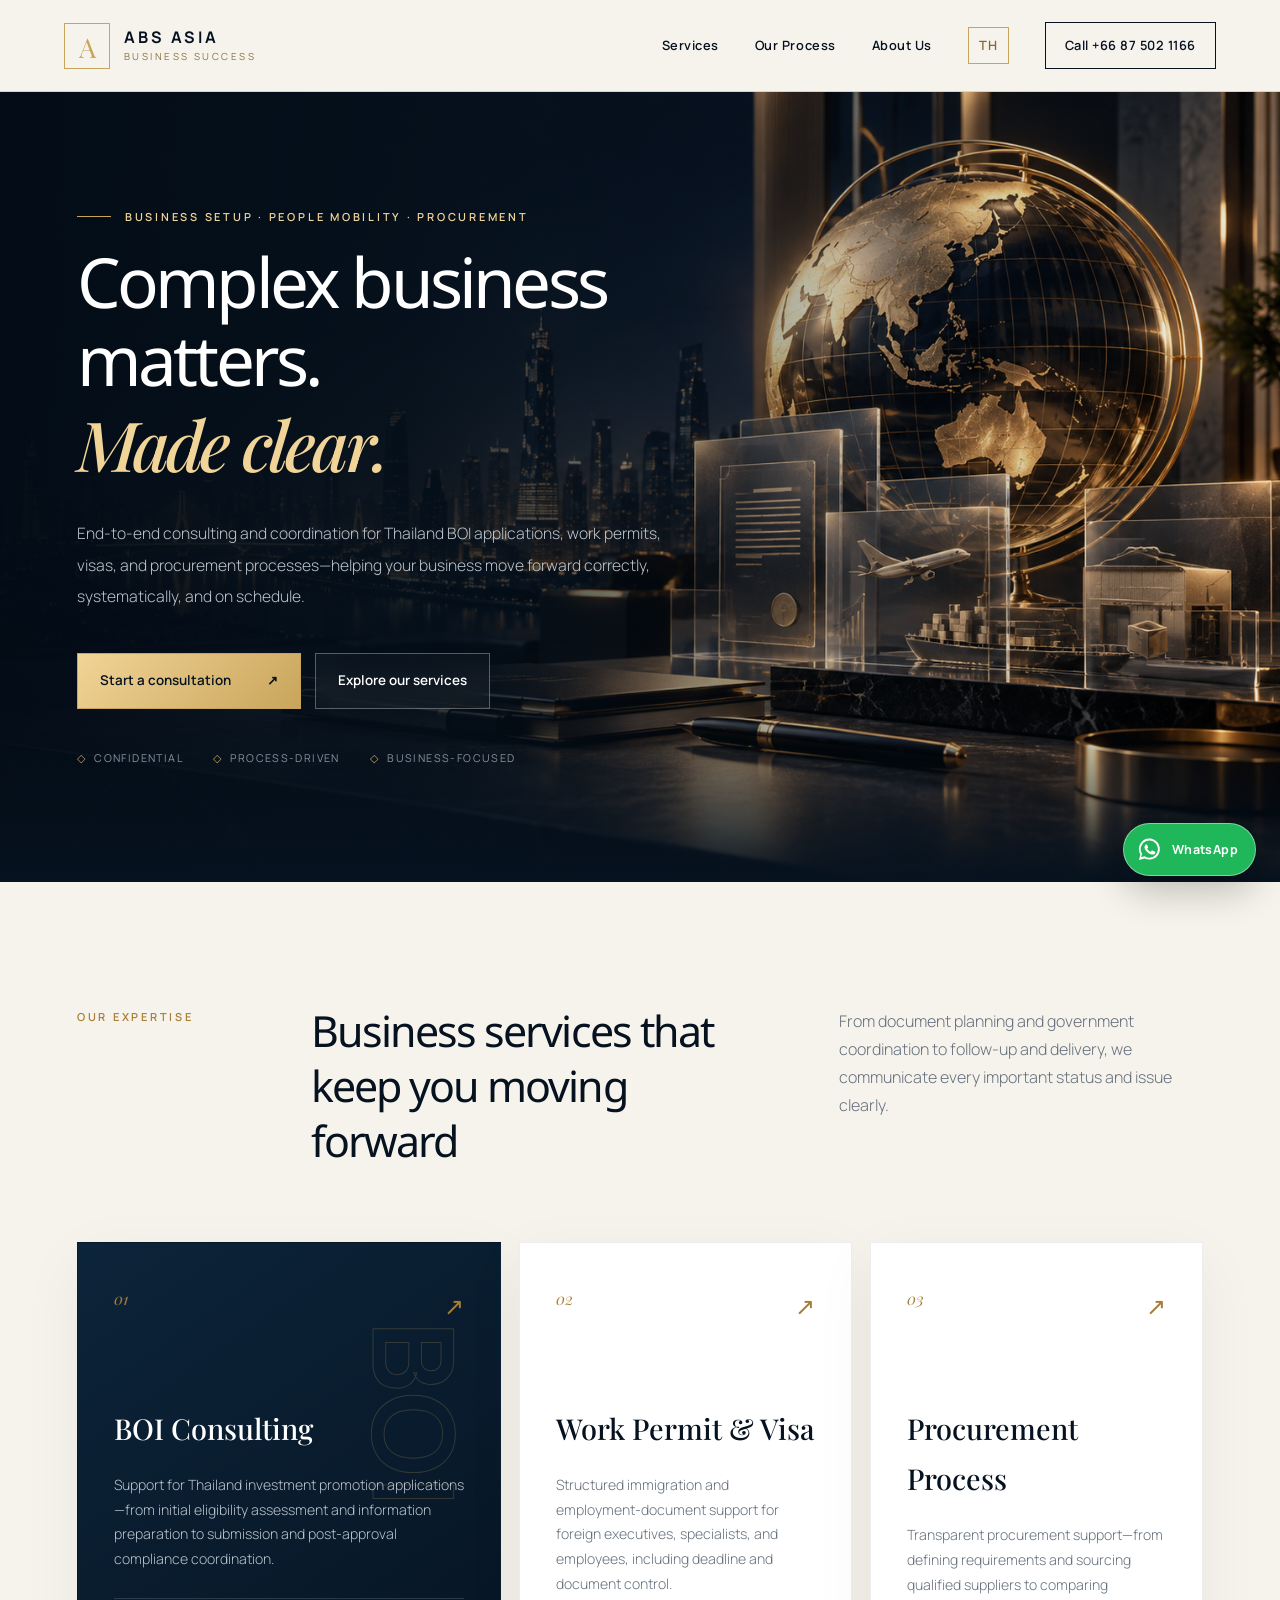
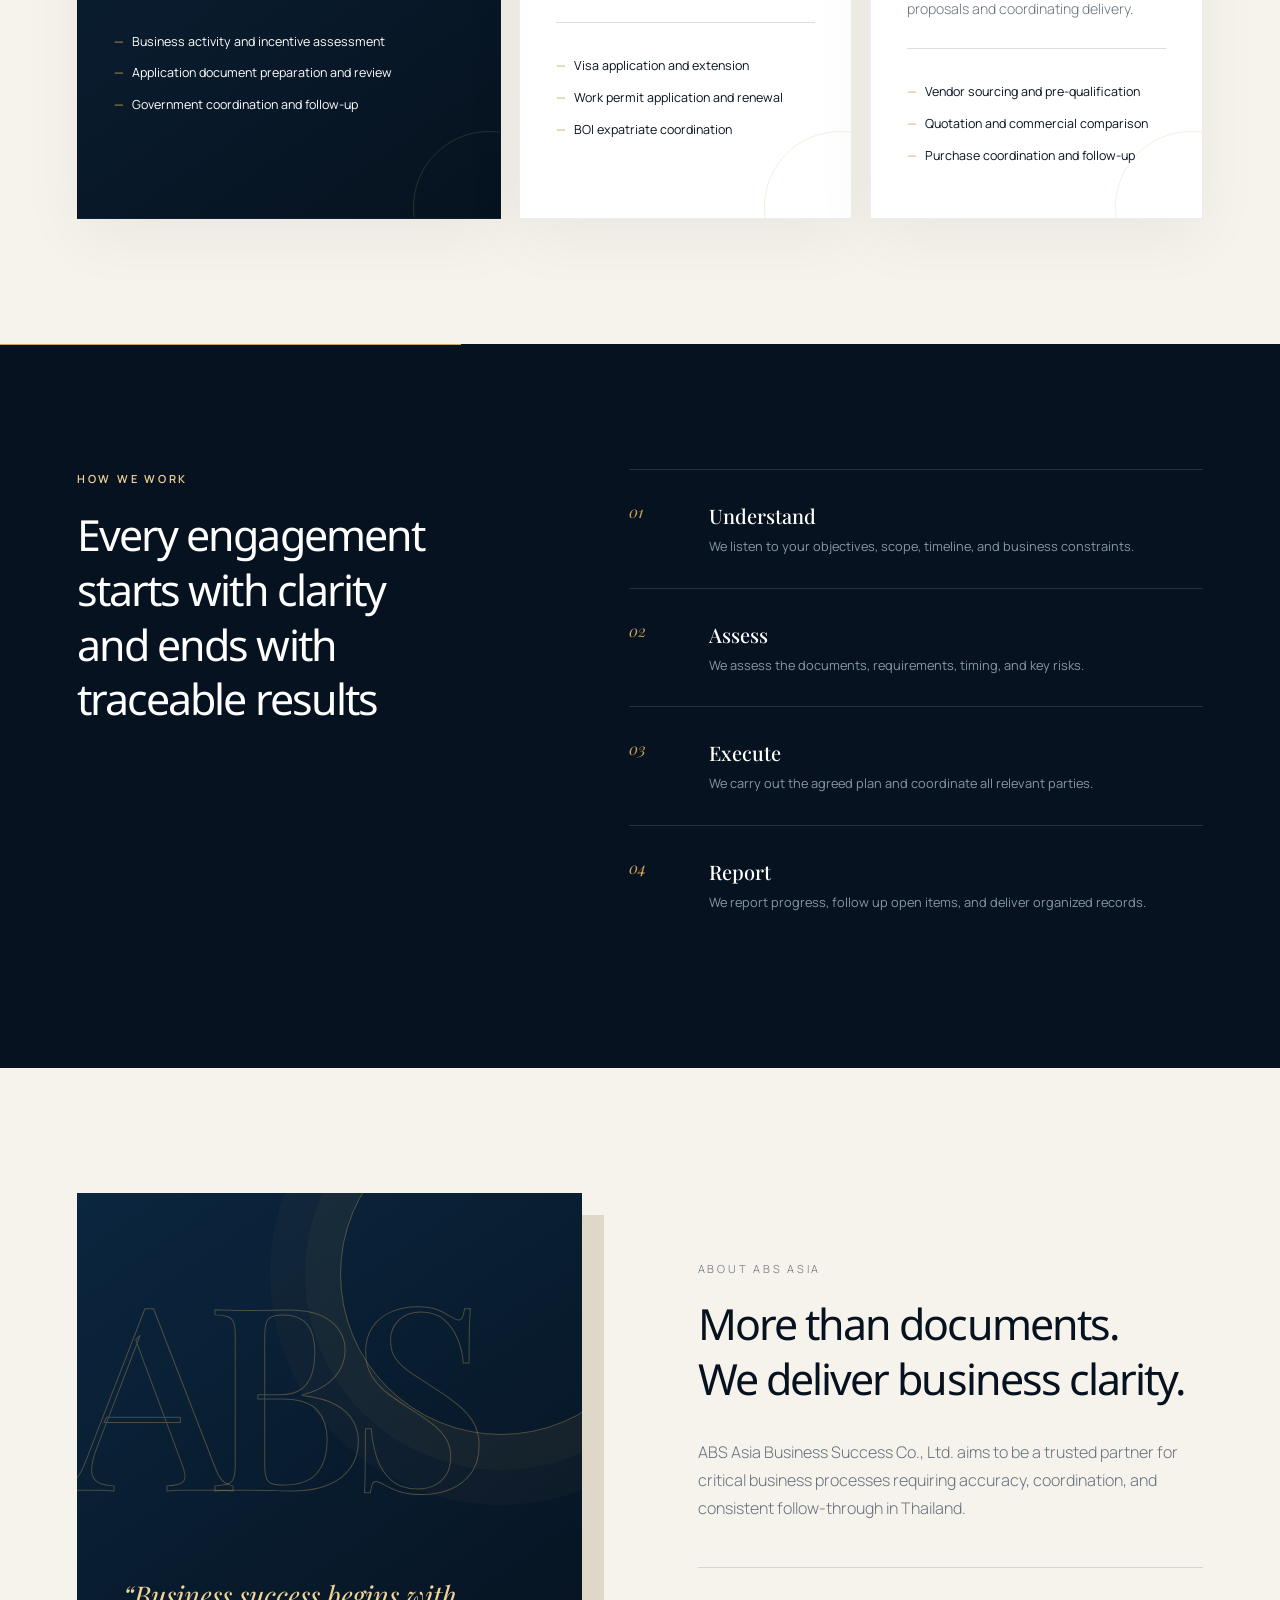
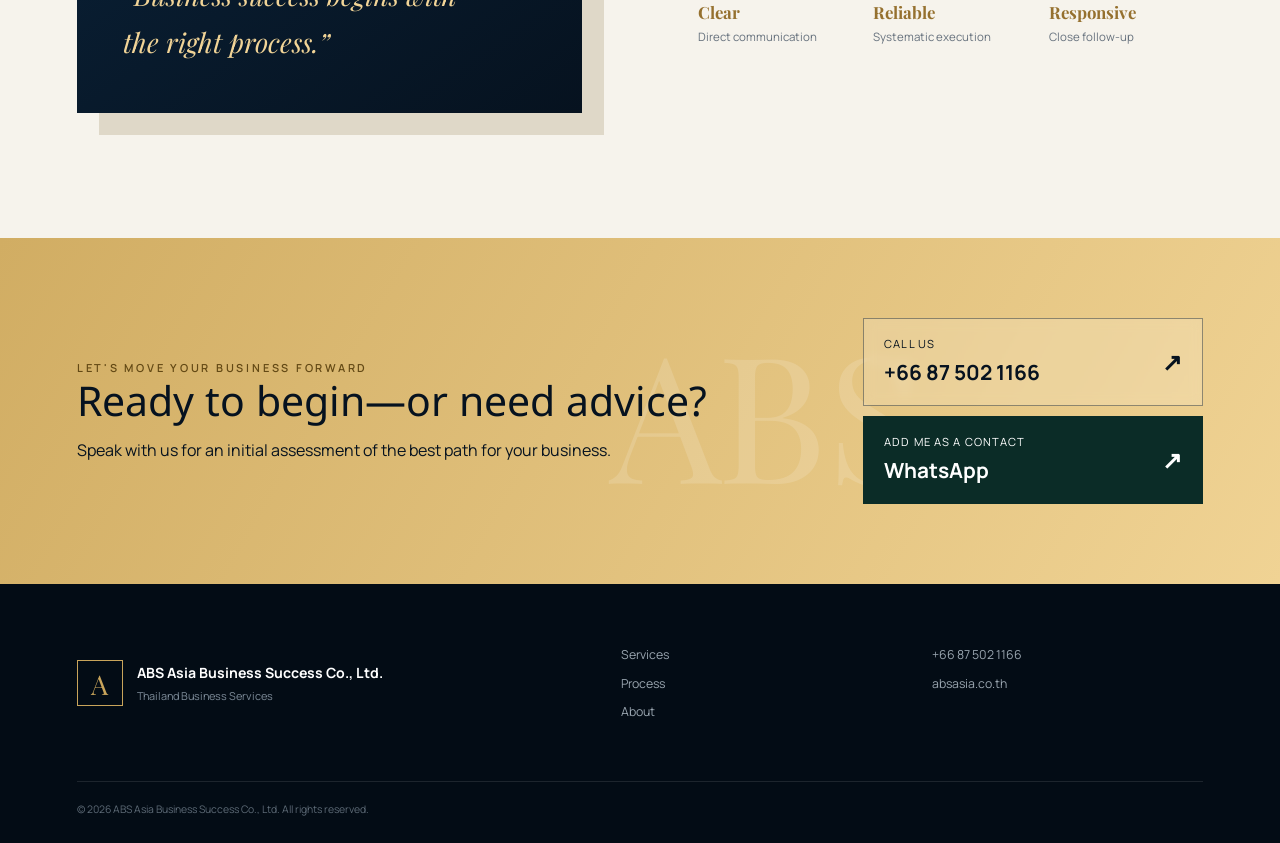
==== index.html @ ad3c5563 "Add files via upload" ====
<!doctype html>
<html lang="th">
<head>
  <meta charset="UTF-8" />
  <meta name="viewport" content="width=device-width, initial-scale=1.0" />
  <meta name="description" content="ABS Asia Business Success ให้คำปรึกษา BOI, Work Permit, Visa และบริการ Procurement Process สำหรับธุรกิจในประเทศไทย" />
  <meta name="robots" content="index,follow,max-image-preview:large" />
  <meta name="keywords" content="ที่ปรึกษา BOI, ขอ BOI, Work Permit Thailand, Visa Thailand, Procurement Thailand, รับทำใบอนุญาตทำงาน" />
  <meta name="theme-color" content="#071a2e" />
  <title>ABS Asia Business Success | BOI, Work Permit, Visa & Procurement</title>
  <link rel="canonical" href="https://absasia.co.th/" />
  <link rel="alternate" hreflang="th" href="https://absasia.co.th/" />
  <link rel="alternate" hreflang="en" href="https://absasia.co.th/en/" />
  <link rel="alternate" hreflang="x-default" href="https://absasia.co.th/" />
  <link rel="preconnect" href="https://fonts.googleapis.com">
  <link rel="preconnect" href="https://fonts.gstatic.com" crossorigin>
  <link href="https://fonts.googleapis.com/css2?family=Manrope:wght@400;500;600;700;800&family=Noto+Sans+Thai:wght@400;500;600;700&display=swap" rel="stylesheet">
  <link rel="stylesheet" href="styles.css" />
  <link rel="icon" type="image/svg+xml" href="data:image/svg+xml,%3Csvg xmlns='http://www.w3.org/2000/svg' viewBox='0 0 64 64'%3E%3Crect width='64' height='64' rx='14' fill='%23071a2e'/%3E%3Cpath d='M13 43 27 16h10l14 27H39l-2.7-6H26.6L24 43H13Zm17-15-1.7 4h6.3L33 28l-1.5-4L30 28Z' fill='%23e8b958'/%3E%3C/svg%3E" />
  <script type="application/ld+json">{"@context":"https://schema.org","@type":"ProfessionalService","name":"ABS Asia Business Success Co., Ltd.","alternateName":"บริษัท เอบีเอสเอเชีย บิสซิเนส ซัคเซส จำกัด","url":"https://absasia.co.th/","telephone":"+66-87-502-1166","areaServed":"Thailand","availableLanguage":["Thai","English"],"sameAs":["https://wa.me/qr/I7UVEJA5YPVPB1"],"description":"ที่ปรึกษา BOI, Work Permit, Visa และ Procurement Process สำหรับธุรกิจในประเทศไทย","knowsAbout":["Thailand Board of Investment","Work Permit","Business Visa","Procurement Process"]}</script>
</head>
<body>
  <header class="site-header">
    <a class="brand" href="#top" aria-label="ABS Asia homepage">
      <span class="brand-mark">A</span>
      <span class="brand-copy"><strong>ABS ASIA</strong><small>BUSINESS SUCCESS</small></span>
    </a>
    <button class="menu-button" aria-expanded="false" aria-controls="main-nav">เมนู</button>
    <nav id="main-nav" aria-label="เมนูหลัก">
      <a href="#services">บริการ</a>
      <a href="#process">ขั้นตอนทำงาน</a>
      <a href="#about">เกี่ยวกับเรา</a>
      <a class="language-switch" href="en/" data-language="en">EN</a>
      <a class="nav-contact" href="tel:0875021166">โทร 087 502 1166</a>
    </nav>
  </header>

  <main id="top">
    <section class="hero">
      <div class="hero-grid">
        <div class="hero-copy">
          <p class="eyebrow">BUSINESS SETUP · PEOPLE MOBILITY · PROCUREMENT</p>
          <h1>เรื่องธุรกิจที่ซับซ้อน<br><span>ให้เราทำให้ชัดเจน</span></h1>
          <p class="lead">ที่ปรึกษาและผู้ประสานงานแบบครบวงจรสำหรับ BOI, Work Permit, Visa และ Procurement Process ช่วยให้ธุรกิจเดินหน้าอย่างถูกต้อง เป็นระบบ และตรงเวลา</p>
          <div class="hero-actions">
            <a class="button primary" href="tel:0875021166">ปรึกษาเบื้องต้น <span>↗</span></a>
            <a class="button secondary" href="#services">ดูบริการของเรา</a>
          </div>
          <div class="trust-row">
            <span>Confidential</span><span>Process-driven</span><span>Business-focused</span>
          </div>
        </div>
        <aside class="hero-panel" aria-label="บริการหลัก">
          <div class="panel-top"><span>ABS / SERVICES</span><span>THAILAND</span></div>
          <div class="service-index"><span>01</span><div><strong>BOI Consulting</strong><small>วางแผน ยื่นคำขอ และประสานงาน</small></div></div>
          <div class="service-index"><span>02</span><div><strong>Work Permit & Visa</strong><small>ดูแลเอกสารสำหรับชาวต่างชาติ</small></div></div>
          <div class="service-index"><span>03</span><div><strong>Procurement Process</strong><small>จัดหา เปรียบเทียบ และควบคุมกระบวนการ</small></div></div>
          <div class="panel-bottom"><strong>One trusted partner.</strong><span>From paperwork to progress.</span></div>
        </aside>
      </div>
    </section>

    <section class="section services" id="services">
      <div class="section-heading">
        <p class="eyebrow">OUR EXPERTISE</p>
        <h2>บริการที่ช่วยให้ธุรกิจ<br>เดินหน้าได้อย่างมั่นใจ</h2>
        <p>เราดูแลตั้งแต่การวางแผนเอกสาร การประสานหน่วยงาน ไปจนถึงการติดตามผล โดยสื่อสารสถานะและประเด็นสำคัญอย่างชัดเจน</p>
      </div>
      <div class="service-cards">
        <article class="service-card featured">
          <span class="card-number">01</span><span class="card-icon">↗</span>
          <h3>BOI Consulting</h3>
          <p>สนับสนุนการขอรับการส่งเสริมการลงทุน ตั้งแต่ประเมินความเหมาะสม เตรียมข้อมูล ยื่นคำขอ จนถึงการติดตามเงื่อนไขหลังได้รับอนุมัติ</p>
          <ul><li>วิเคราะห์กิจการและสิทธิประโยชน์</li><li>จัดเตรียมและตรวจสอบเอกสาร</li><li>ประสานงานและติดตามความคืบหน้า</li></ul>
        </article>
        <article class="service-card">
          <span class="card-number">02</span><span class="card-icon">↗</span>
          <h3>Work Permit & Visa</h3>
          <p>ดูแลกระบวนการสำหรับผู้บริหาร ผู้เชี่ยวชาญ และพนักงานต่างชาติอย่างเป็นระบบ พร้อมตรวจสอบเอกสารและกำหนดเวลาที่เกี่ยวข้อง</p>
          <ul><li>Visa application & extension</li><li>Work permit application & renewal</li><li>BOI expatriate coordination</li></ul>
        </article>
        <article class="service-card">
          <span class="card-number">03</span><span class="card-icon">↗</span>
          <h3>Procurement Process</h3>
          <p>สนับสนุนกระบวนการจัดซื้อจัดหาให้ตรวจสอบได้ ตั้งแต่กำหนดความต้องการ คัดเลือกผู้ขาย เปรียบเทียบข้อเสนอ และประสานการส่งมอบ</p>
          <ul><li>Vendor sourcing & pre-qualification</li><li>Quotation and commercial comparison</li><li>Purchase coordination & follow-up</li></ul>
        </article>
      </div>
    </section>

    <section class="section process" id="process">
      <div class="process-intro">
        <p class="eyebrow">HOW WE WORK</p>
        <h2>ทุกงานเริ่มจากความเข้าใจ<br>และจบด้วยผลลัพธ์ที่ติดตามได้</h2>
      </div>
      <ol class="steps">
        <li><span>01</span><div><strong>Understand</strong><p>รับฟังเป้าหมาย ขอบเขตงาน และข้อจำกัดของธุรกิจ</p></div></li>
        <li><span>02</span><div><strong>Assess</strong><p>ประเมินเอกสาร เงื่อนไข ระยะเวลา และความเสี่ยงสำคัญ</p></div></li>
        <li><span>03</span><div><strong>Execute</strong><p>ดำเนินงานและประสานทุกฝ่ายตามแผนที่ตกลงร่วมกัน</p></div></li>
        <li><span>04</span><div><strong>Report</strong><p>รายงานสถานะ ติดตามประเด็น และส่งมอบข้อมูลอย่างเป็นระบบ</p></div></li>
      </ol>
    </section>

    <section class="section about" id="about">
      <div class="about-visual">
        <span class="outline-text">ABS</span>
        <div class="quote">“Business success begins with the right process.”</div>
      </div>
      <div class="about-copy">
        <p class="eyebrow">ABOUT ABS ASIA</p>
        <h2>เราไม่ได้ส่งมอบแค่เอกสาร<br>แต่ส่งมอบความชัดเจนให้ธุรกิจ</h2>
        <p>บริษัท เอบีเอสเอเชีย บิสซิเนส ซัคเซส จำกัด มุ่งเป็นพันธมิตรที่ผู้ประกอบการไว้วางใจได้ สำหรับกระบวนการสำคัญที่ต้องอาศัยความละเอียด การประสานงาน และการติดตามอย่างต่อเนื่อง</p>
        <div class="values"><div><strong>Clear</strong><span>สื่อสารตรงประเด็น</span></div><div><strong>Reliable</strong><span>ทำงานเป็นระบบ</span></div><div><strong>Responsive</strong><span>ติดตามอย่างใกล้ชิด</span></div></div>
      </div>
    </section>

    <section class="contact" id="contact">
      <div><p class="eyebrow">LET'S MOVE YOUR BUSINESS FORWARD</p><h2>พร้อมเริ่มต้นหรือมีเรื่องต้องปรึกษา?</h2><p>พูดคุยกับเราเพื่อประเมินแนวทางเบื้องต้นสำหรับธุรกิจของคุณ</p></div>
      <div class="contact-actions">
        <a class="contact-button" href="tel:0875021166"><span>โทรหาเรา</span><strong>087 502 1166</strong><b>↗</b></a>
        <a class="contact-button whatsapp-contact" href="https://wa.me/qr/I7UVEJA5YPVPB1" target="_blank" rel="noopener noreferrer"><span>ADD ME AS A CONTACT</span><strong>WhatsApp</strong><b>↗</b></a>
      </div>
    </section>
  </main>

  <footer>
    <div class="footer-brand"><span class="brand-mark">A</span><div><strong>ABS Asia Business Success Co., Ltd.</strong><small>บริษัท เอบีเอสเอเชีย บิสซิเนส ซัคเซส จำกัด</small></div></div>
    <div class="footer-links"><a href="#services">Services</a><a href="#process">Process</a><a href="#about">About</a></div>
    <div class="footer-meta"><a href="tel:0875021166">087 502 1166</a><span>absasia.co.th</span></div>
    <p class="copyright">© <span id="year"></span> ABS Asia Business Success Co., Ltd. All rights reserved.</p>
  </footer>
  <a class="whatsapp-float" href="https://wa.me/qr/I7UVEJA5YPVPB1" target="_blank" rel="noopener noreferrer" aria-label="ติดต่อ ABS Asia ทาง WhatsApp">
    <svg aria-hidden="true" viewBox="0 0 32 32"><path d="M16 3a12.5 12.5 0 0 0-10.8 18.8L3.5 28.5l6.9-1.7A12.5 12.5 0 1 0 16 3Zm0 22.7c-2 0-3.8-.5-5.4-1.5l-.4-.2-4.1 1 1.1-4-.3-.4a10.2 10.2 0 1 1 9.1 5.1Zm5.6-7.6c-.3-.2-1.8-.9-2.1-1-.3-.1-.5-.2-.7.2l-1 1.2c-.2.2-.4.2-.7.1-2-.8-3.4-2.8-3.7-3.3-.2-.3 0-.5.1-.6l.5-.6.3-.5c.1-.2 0-.4 0-.5l-1-2.4c-.2-.6-.5-.5-.7-.5h-.6c-.2 0-.5.1-.8.4-.3.4-1.1 1.1-1.1 2.7 0 1.5 1.1 3.1 1.3 3.3.1.2 2.2 3.4 5.4 4.7.8.3 1.4.5 1.8.6.8.2 1.5.2 2.1.1.6-.1 1.8-.8 2-1.5.3-.8.3-1.4.2-1.5-.1-.1-.3-.2-.6-.3Z"/></svg>
    <span>WhatsApp</span>
  </a>
  <script>if(!localStorage.getItem('absasia-language-choice')&&!navigator.language.toLowerCase().startsWith('th')&&!/bot|crawler|spider/i.test(navigator.userAgent)){location.replace('en/')}</script>
  <script src="script.js"></script>
</body>
</html>
---- styles.css ----
@import url('https://fonts.googleapis.com/css2?family=Manrope:wght@400;500;600;700&family=Noto+Sans+Thai:wght@300;400;500;600;700&family=Playfair+Display:ital,wght@0,500;1,500&display=swap');
:root{--ink:#06121f;--ink2:#0b1f33;--gold:#c9a55b;--gold2:#f1d497;--ivory:#f6f3ec;--paper:#ede9e0;--white:#fff;--muted:#66717d;--line:rgba(8,26,44,.14)}
*{box-sizing:border-box}html{scroll-behavior:smooth}body{margin:0;background:var(--ivory);color:var(--ink);font-family:"Manrope","Noto Sans Thai",sans-serif;line-height:1.75}a{color:inherit;text-decoration:none}.site-header{height:92px;padding:0 clamp(24px,5vw,82px);display:flex;align-items:center;justify-content:space-between;background:rgba(246,243,236,.95);backdrop-filter:blur(18px);position:sticky;top:0;z-index:30;border-bottom:1px solid var(--line)}.brand,.footer-brand{display:flex;align-items:center;gap:14px}.brand-mark{width:46px;height:46px;border:1px solid var(--gold);color:var(--gold);display:grid;place-items:center;font-family:"Playfair Display",serif;font-size:1.7rem}.brand-copy{display:flex;flex-direction:column;line-height:1}.brand-copy strong{font-size:1rem;letter-spacing:.18em}.brand-copy small{font-size:.61rem;letter-spacing:.25em;color:#8b7140;margin-top:7px}.site-header nav{display:flex;align-items:center;gap:36px;font-size:.8rem;font-weight:600;letter-spacing:.04em}.site-header nav>a:not(.nav-contact){position:relative}.site-header nav>a:not(.nav-contact):after{content:"";position:absolute;left:0;right:100%;bottom:-9px;height:1px;background:var(--gold);transition:.3s}.site-header nav>a:hover:after{right:0}.nav-contact{border:1px solid var(--ink);padding:11px 19px}.menu-button{display:none}.hero{min-height:790px;position:relative;background:var(--ink);color:white;overflow:hidden}.hero:before{content:"";position:absolute;inset:0;background:linear-gradient(90deg,rgba(3,12,22,.98) 0%,rgba(4,15,26,.87) 32%,rgba(4,15,26,.22) 66%,rgba(4,15,26,.05) 100%),url('assets/abs-asia-luxury-hero.png') 58% center/cover no-repeat}.hero:after{content:"";position:absolute;inset:auto 0 0;height:160px;background:linear-gradient(transparent,var(--ink))}.hero-grid{max-width:1600px;margin:auto;min-height:790px;display:grid;grid-template-columns:1.05fr .95fr;align-items:center;padding:90px clamp(24px,6vw,96px);position:relative;z-index:2}.hero-copy{max-width:720px}.eyebrow{font-size:.69rem;font-weight:600;letter-spacing:.25em;color:#a87d32;margin:0 0 22px}.hero .eyebrow{color:var(--gold2);display:flex;align-items:center;gap:14px}.hero .eyebrow:before{content:"";width:34px;height:1px;background:var(--gold)}h1,h2,h3,p{margin-top:0}h1{font-family:"Noto Sans Thai",sans-serif;font-size:clamp(3.4rem,5.4vw,6.4rem);line-height:1.13;letter-spacing:-.055em;margin-bottom:28px;font-weight:400}h1 span{font-family:"Playfair Display","Noto Sans Thai",serif;color:var(--gold2);font-style:italic;font-weight:500}.lead{max-width:650px;color:#bac4ce;font-size:clamp(.98rem,1.14vw,1.14rem);font-weight:300;line-height:2}.hero-actions{display:flex;gap:14px;margin:40px 0}.button{min-height:56px;padding:15px 22px;font-weight:600;font-size:.84rem;display:inline-flex;align-items:center;justify-content:space-between;gap:36px;border:1px solid rgba(255,255,255,.3);transition:.25s}.button:hover{transform:translateY(-2px)}.button.primary{background:linear-gradient(135deg,var(--gold2),var(--gold));border-color:var(--gold);color:var(--ink)}.button.secondary{color:white;background:rgba(255,255,255,.03);backdrop-filter:blur(8px)}.trust-row{display:flex;gap:30px;color:#8594a3;font-size:.67rem;text-transform:uppercase;letter-spacing:.13em}.trust-row span:before{content:"◇";color:var(--gold);margin-right:8px}.hero-panel{display:none}.section{padding:125px clamp(24px,6vw,96px);max-width:1600px;margin:auto}.section-heading{display:grid;grid-template-columns:.42fr 1.15fr .9fr;gap:5vw;align-items:start;margin-bottom:70px}.section-heading h2,.process h2,.about h2{font-family:"Noto Sans Thai",sans-serif;font-size:clamp(2.35rem,3.35vw,4.2rem);line-height:1.28;letter-spacing:-.045em;font-weight:400;margin:0}.section-heading>p:last-child,.about-copy>p{color:var(--muted);font-weight:300}.service-cards{display:grid;grid-template-columns:1.12fr .88fr .88fr;gap:18px}.service-card{background:#fff;padding:42px 36px;min-height:500px;position:relative;border:1px solid rgba(8,26,44,.08);box-shadow:0 18px 60px rgba(8,26,44,.05);overflow:hidden;transition:.3s}.service-card:hover{transform:translateY(-6px);box-shadow:0 28px 70px rgba(8,26,44,.1)}.service-card:after{content:"";position:absolute;width:150px;height:150px;border:1px solid rgba(201,165,91,.18);border-radius:50%;right:-65px;bottom:-65px}.service-card.featured{background:linear-gradient(145deg,#0c243a,var(--ink));color:white}.service-card.featured:before{content:"BOI";position:absolute;right:-8px;top:115px;font-size:7rem;line-height:1;color:transparent;-webkit-text-stroke:1px rgba(201,165,91,.22);font-weight:700;transform:rotate(90deg)}.card-number{font-family:"Playfair Display",serif;font-style:italic;font-size:1rem;color:#aa813a}.card-icon{float:right;color:#a57d36;font-size:1.5rem}.service-card h3{font-family:"Playfair Display","Noto Sans Thai",serif;font-size:1.8rem;font-weight:500;margin:90px 0 20px}.service-card p{font-size:.88rem;color:var(--muted);font-weight:300}.service-card.featured p{color:#b9c3cc}.service-card ul{padding:22px 0 0;margin:26px 0 0;list-style:none;border-top:1px solid var(--line);font-size:.78rem;position:relative;z-index:2}.service-card.featured ul{border-color:rgba(255,255,255,.14)}.service-card li{margin:10px 0;padding-left:18px;position:relative}.service-card li:before{content:"—";color:var(--gold);position:absolute;left:0}.process{background:var(--ink);color:white;max-width:none;display:grid;grid-template-columns:.85fr 1.15fr;gap:10vw;position:relative}.process:before{content:"";position:absolute;left:0;top:0;width:36%;height:1px;background:var(--gold)}.process-intro{padding-left:max(0px,calc((100vw - 1420px)/2))}.process-intro .eyebrow{color:var(--gold2)}.steps{list-style:none;padding:0;margin:0}.steps li{display:grid;grid-template-columns:56px 1fr;gap:24px;padding:28px 0;border-top:1px solid rgba(255,255,255,.13);transition:.25s}.steps li:hover{padding-left:10px;border-color:var(--gold)}.steps li>span{font-family:"Playfair Display",serif;color:var(--gold);font-size:1rem;font-style:italic}.steps strong{font-family:"Playfair Display",serif;font-size:1.25rem;font-weight:500}.steps p{font-size:.8rem;color:#8797a7;margin:2px 0}.about{display:grid;grid-template-columns:1fr 1fr;gap:9vw;align-items:center}.about-visual{height:520px;background:linear-gradient(145deg,#0b263f,#06121f);position:relative;overflow:hidden;display:flex;align-items:flex-end;padding:46px;box-shadow:22px 22px 0 #dfd8c8}.about-visual:after{content:"";position:absolute;width:320px;height:320px;border:1px solid rgba(201,165,91,.38);border-radius:50%;right:-80px;top:-80px;box-shadow:0 0 0 35px rgba(201,165,91,.04),0 0 0 70px rgba(201,165,91,.03)}.outline-text{font-family:"Playfair Display",serif;font-size:16rem;font-weight:500;line-height:.8;color:transparent;-webkit-text-stroke:1px rgba(201,165,91,.35);position:absolute;top:90px;left:-10px;letter-spacing:-.08em}.quote{position:relative;color:var(--gold2);font-family:"Playfair Display",serif;font-style:italic;font-size:1.7rem;max-width:350px;z-index:2}.about-copy h2{margin-bottom:28px}.values{display:grid;grid-template-columns:repeat(3,1fr);gap:22px;margin-top:45px;padding-top:30px;border-top:1px solid var(--line)}.values div{display:flex;flex-direction:column}.values strong{font-family:"Playfair Display",serif;font-size:1.05rem;color:#95702e}.values span{color:var(--muted);font-size:.72rem}.contact{background:linear-gradient(120deg,#d1ad63,#f0d394);color:var(--ink);padding:80px clamp(24px,6vw,96px);display:flex;align-items:center;justify-content:space-between;gap:40px;position:relative;overflow:hidden}.contact:after{content:"ABS";position:absolute;right:28%;font-family:"Playfair Display",serif;font-size:11rem;color:rgba(255,255,255,.15);line-height:1}.contact>div,.contact-button{position:relative;z-index:2}.contact .eyebrow{color:#634915}.contact h2{font-family:"Noto Sans Thai";font-size:clamp(2.2rem,3.2vw,4rem);font-weight:400;margin-bottom:6px;line-height:1.3}.contact p{margin-bottom:0}.contact-button{min-width:330px;border:1px solid rgba(7,26,46,.42);background:rgba(255,255,255,.17);backdrop-filter:blur(6px);padding:18px 22px;display:grid;grid-template-columns:1fr auto;align-items:center}.contact-button span{font-size:.7rem;letter-spacing:.1em}.contact-button strong{font-size:1.3rem;grid-column:1}.contact-button b{grid-column:2;grid-row:1/3;font-size:1.5rem}footer{background:#030c15;color:white;padding:60px clamp(24px,6vw,96px) 25px;display:grid;grid-template-columns:1.3fr .7fr .7fr;gap:40px}.footer-brand>div{display:flex;flex-direction:column}.footer-brand strong{font-size:.88rem}.footer-brand small{color:#7f8d9a;font-size:.68rem}.footer-links,.footer-meta{display:flex;flex-direction:column;gap:7px;font-size:.77rem;color:#9aa6b0}.copyright{grid-column:1/-1;border-top:1px solid rgba(255,255,255,.1);padding-top:18px;margin:18px 0 0;color:#5e6b77;font-size:.65rem}
@media(max-width:950px){.site-header{height:74px}.menu-button{display:block;background:none;border:1px solid var(--line);padding:8px 13px}.site-header nav{display:none;position:absolute;top:74px;left:0;right:0;background:var(--ivory);padding:25px;flex-direction:column;align-items:stretch;gap:18px}.site-header nav.open{display:flex}.hero,.hero-grid{min-height:760px}.hero:before{background:linear-gradient(90deg,rgba(3,12,22,.97),rgba(4,15,26,.64)),url('assets/abs-asia-luxury-hero.png') 64% center/cover no-repeat}.hero-grid{grid-template-columns:1fr}.section-heading{grid-template-columns:1fr}.service-cards{grid-template-columns:1fr}.service-card{min-height:0}.process{grid-template-columns:1fr}.about{grid-template-columns:1fr}.contact{align-items:flex-start;flex-direction:column}.contact-button{width:100%}footer{grid-template-columns:1fr 1fr}.footer-brand{grid-column:1/-1}}
@media(max-width:560px){.brand-copy small{display:none}.hero,.hero-grid{min-height:720px}h1{font-size:3rem}.hero-actions{flex-direction:column}.trust-row{flex-wrap:wrap;gap:8px 15px}.section{padding-top:82px;padding-bottom:82px}.about-visual{height:360px;box-shadow:12px 12px 0 #dfd8c8}.outline-text{font-size:10rem}.values{grid-template-columns:1fr}.contact-button{min-width:0}footer{grid-template-columns:1fr}}
@media(prefers-reduced-motion:reduce){html{scroll-behavior:auto}*{transition:none!important}}
.contact-actions{position:relative;z-index:2;display:flex;flex-direction:column;gap:10px;min-width:340px}.contact-actions .contact-button{width:100%;min-width:0;padding:15px 20px}.whatsapp-contact{background:#0b2c27;color:#fff;border-color:#0b2c27}.whatsapp-float{position:fixed;right:24px;bottom:24px;z-index:40;background:#20b65a;color:#fff;border:1px solid rgba(255,255,255,.42);box-shadow:0 14px 38px rgba(0,0,0,.24);border-radius:999px;display:flex;align-items:center;gap:9px;padding:12px 17px 12px 12px;font-size:.78rem;font-weight:700;letter-spacing:.03em;transition:.25s}.whatsapp-float:hover{transform:translateY(-3px);background:#159a48}.whatsapp-float svg{width:27px;height:27px;fill:#fff}@media(max-width:950px){.contact-actions{width:100%;min-width:0}}@media(max-width:560px){.whatsapp-float{right:14px;bottom:14px;padding:11px}.whatsapp-float span{display:none}}
.language-switch{border:1px solid var(--gold);color:#8a682b;padding:6px 10px;letter-spacing:.08em}
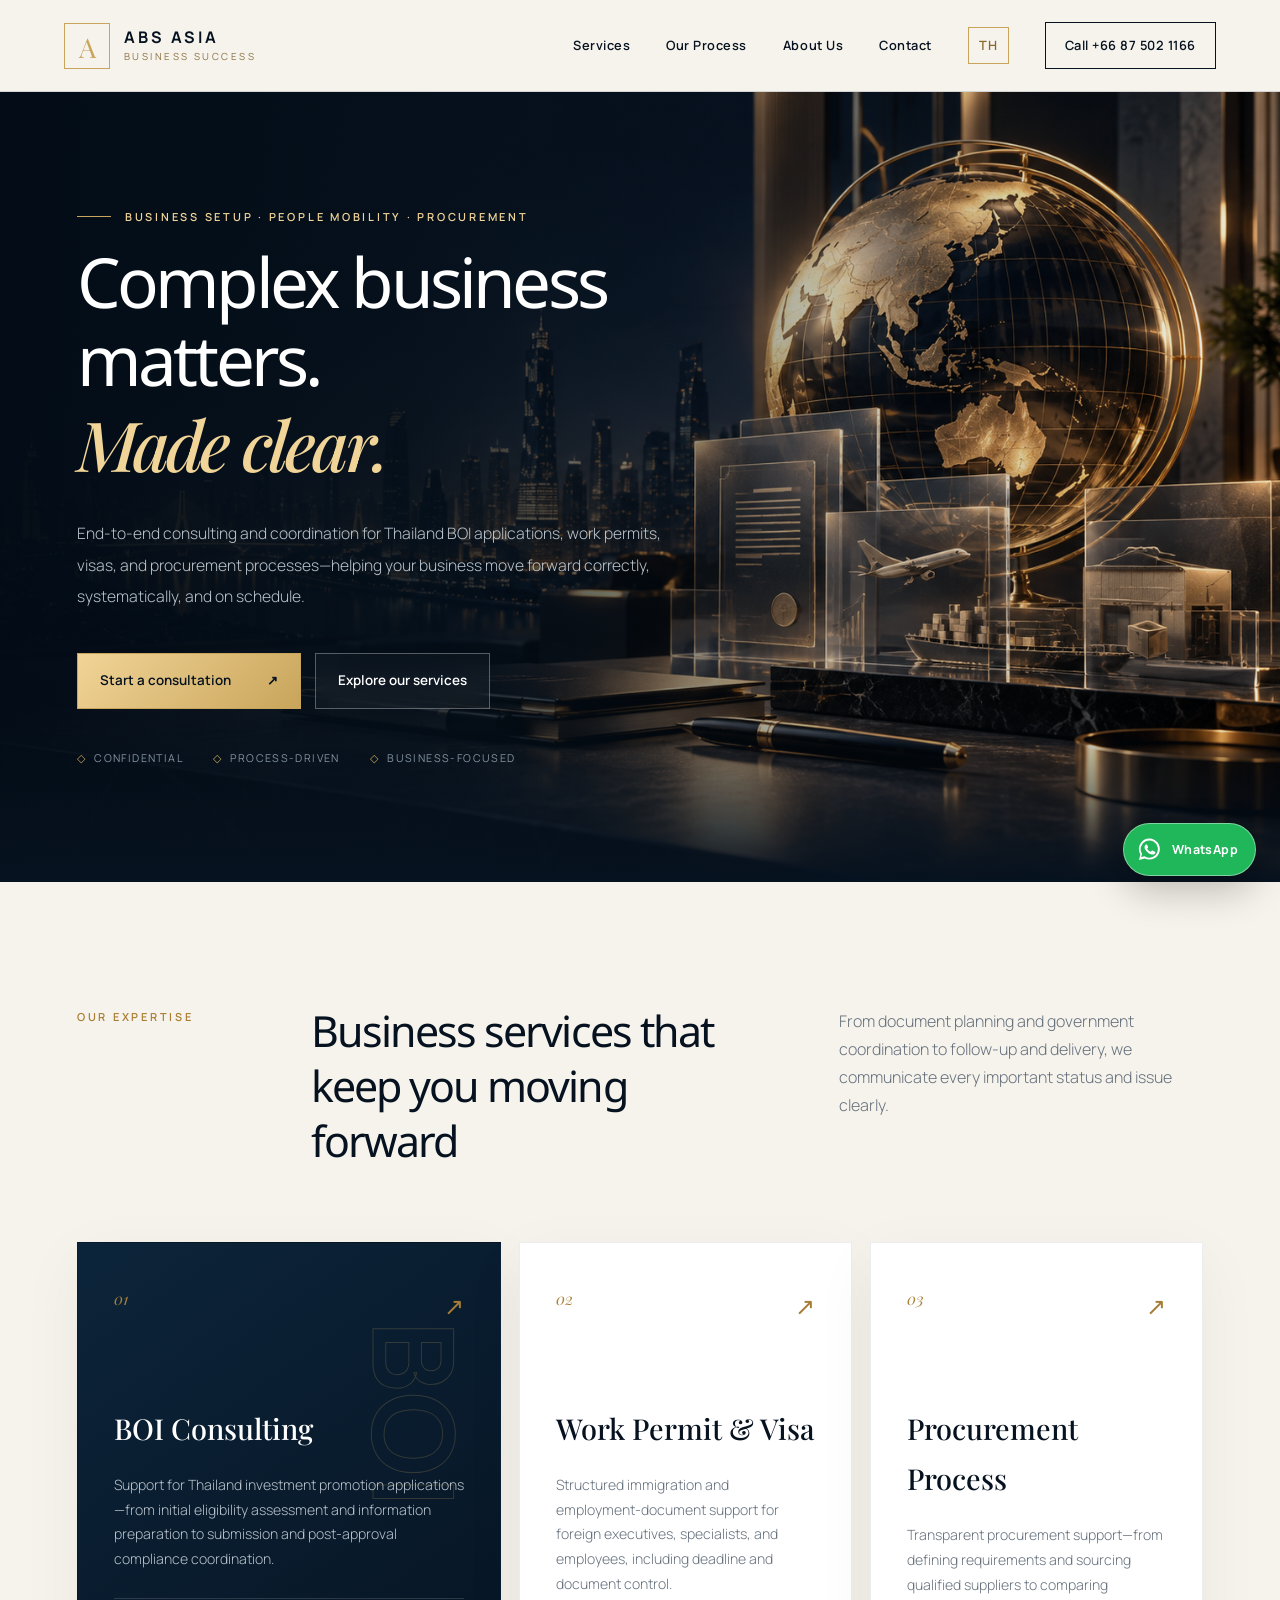
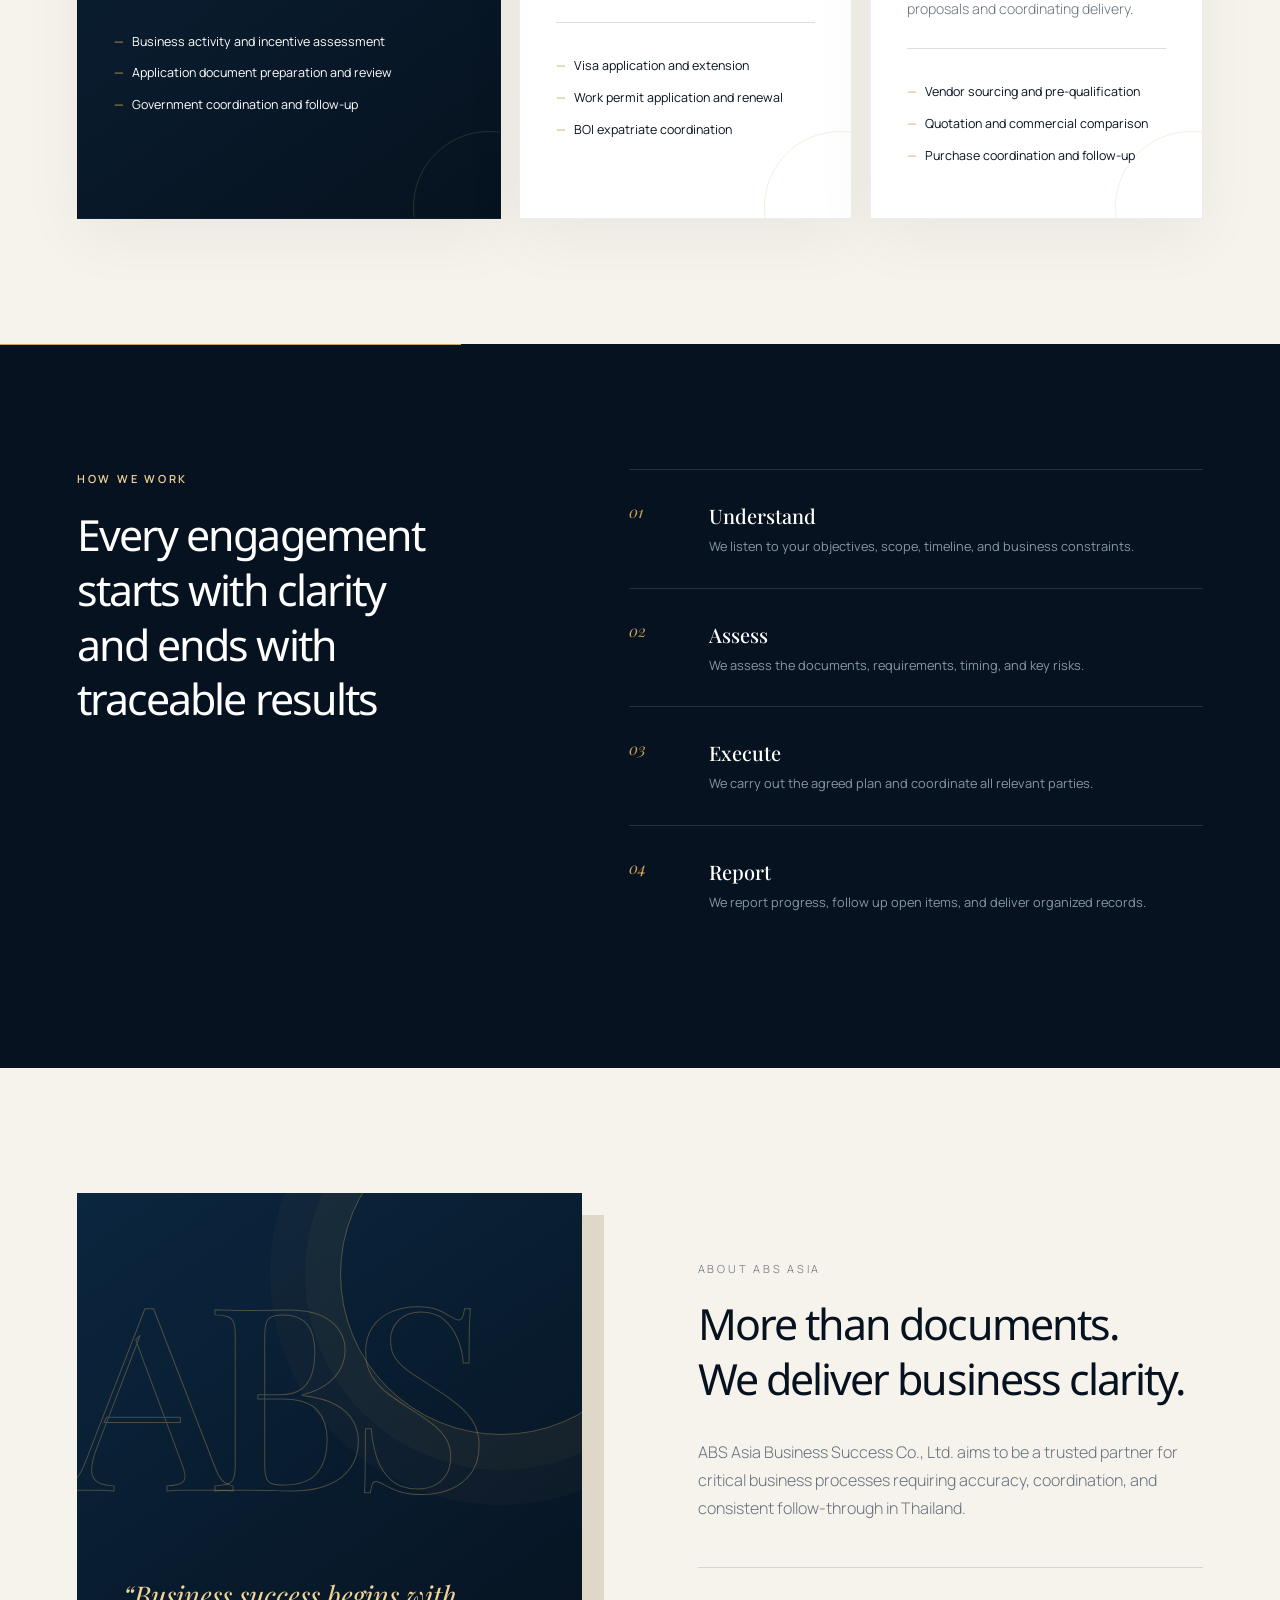
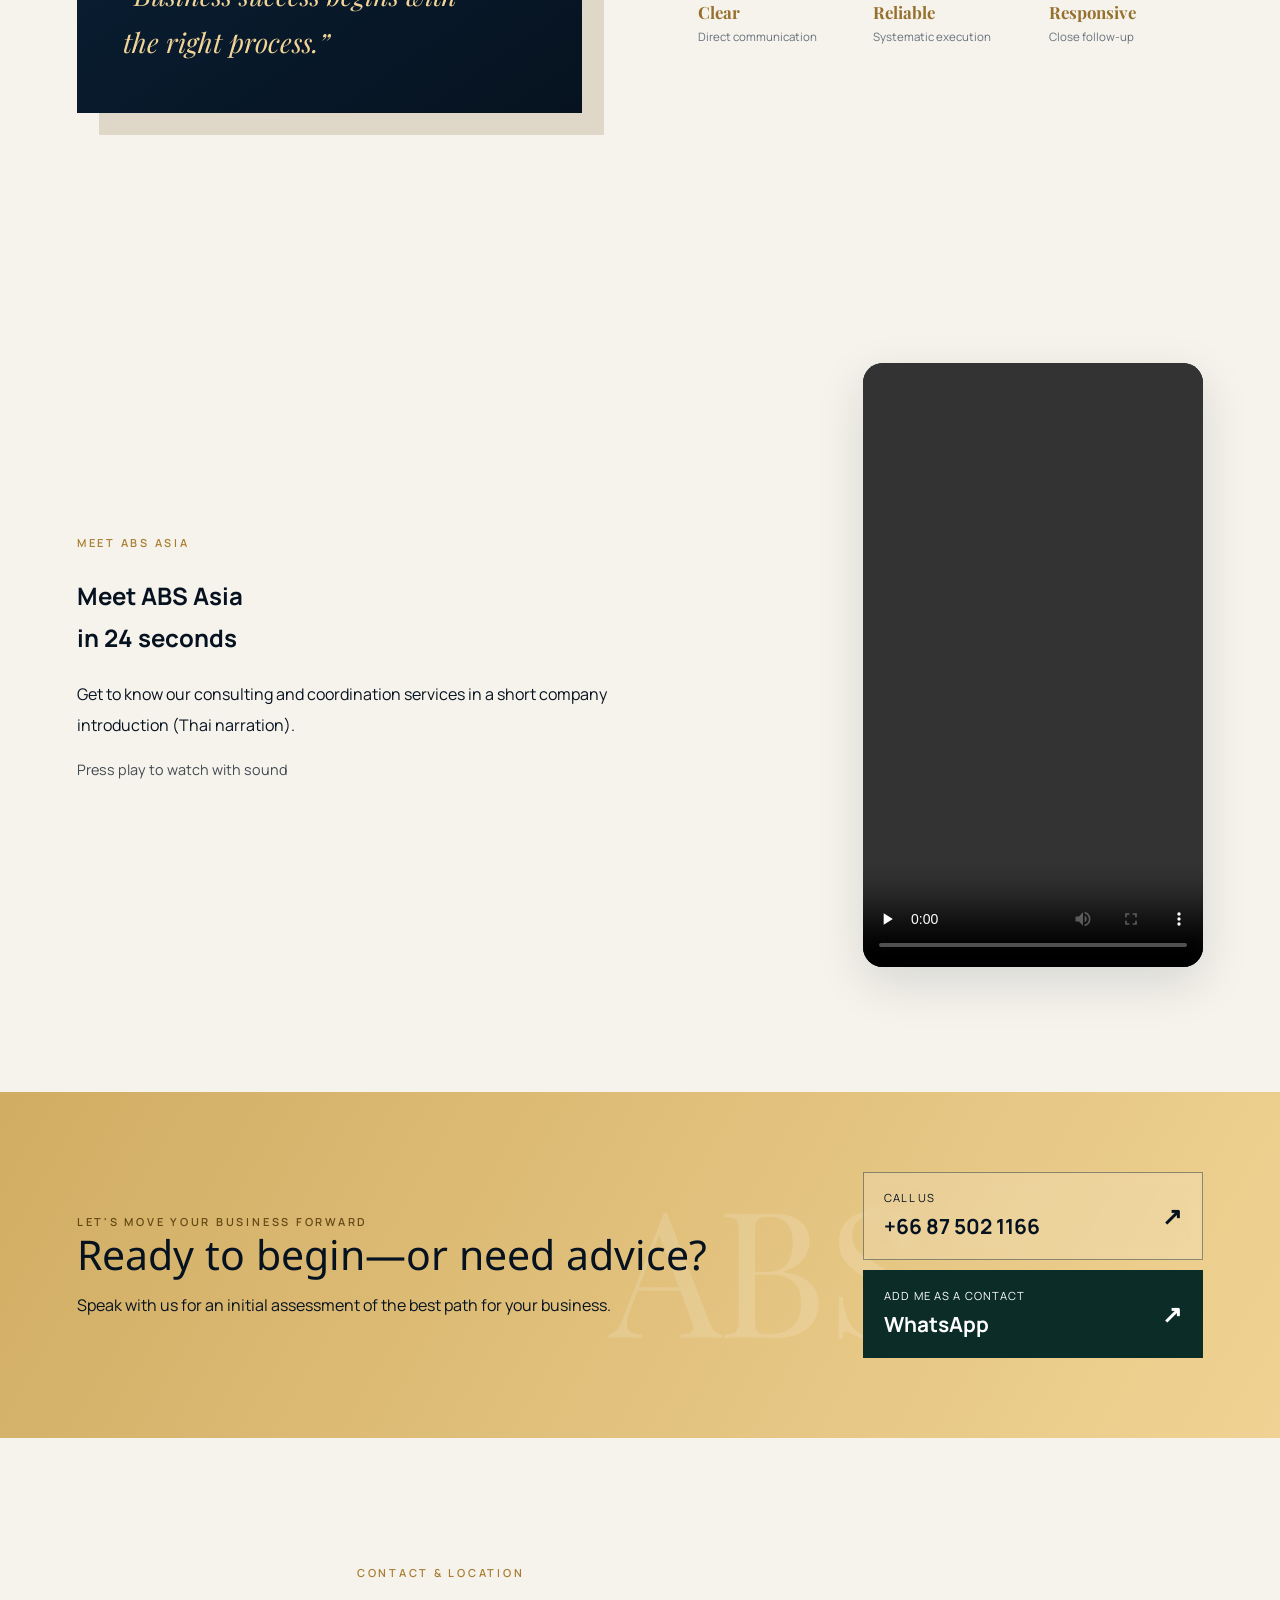
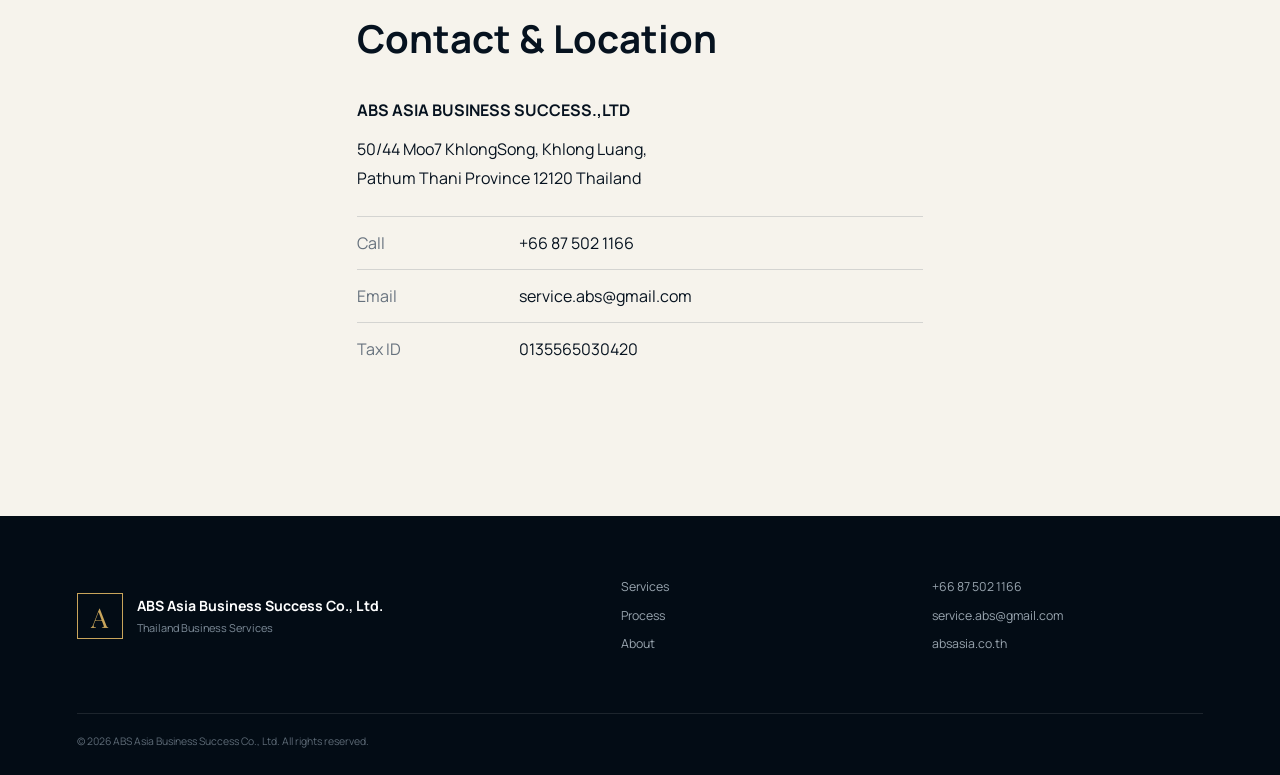
==== commit 5a9ee766: "Add company contact section and intro video - Add contact & location section (address, phone, email," ====
--- a/index.html
+++ b/index.html
@@ -17,7 +17,7 @@
   <link href="https://fonts.googleapis.com/css2?family=Manrope:wght@400;500;600;700;800&family=Noto+Sans+Thai:wght@400;500;600;700&display=swap" rel="stylesheet">
   <link rel="stylesheet" href="styles.css" />
   <link rel="icon" type="image/svg+xml" href="data:image/svg+xml,%3Csvg xmlns='http://www.w3.org/2000/svg' viewBox='0 0 64 64'%3E%3Crect width='64' height='64' rx='14' fill='%23071a2e'/%3E%3Cpath d='M13 43 27 16h10l14 27H39l-2.7-6H26.6L24 43H13Zm17-15-1.7 4h6.3L33 28l-1.5-4L30 28Z' fill='%23e8b958'/%3E%3C/svg%3E" />
-  <script type="application/ld+json">{"@context":"https://schema.org","@type":"ProfessionalService","name":"ABS Asia Business Success Co., Ltd.","alternateName":"บริษัท เอบีเอสเอเชีย บิสซิเนส ซัคเซส จำกัด","url":"https://absasia.co.th/","telephone":"+66-87-502-1166","areaServed":"Thailand","availableLanguage":["Thai","English"],"sameAs":["https://wa.me/qr/I7UVEJA5YPVPB1"],"description":"ที่ปรึกษา BOI, Work Permit, Visa และ Procurement Process สำหรับธุรกิจในประเทศไทย","knowsAbout":["Thailand Board of Investment","Work Permit","Business Visa","Procurement Process"]}</script>
+  <script type="application/ld+json">{"@context":"https://schema.org","@type":"ProfessionalService","name":"ABS Asia Business Success Co., Ltd.","alternateName":"บริษัท เอบีเอสเอเชีย บิสซิเนส ซัคเซส จำกัด","url":"https://absasia.co.th/","email":"service.abs@gmail.com","taxID":"0135565030420","address":{"@type":"PostalAddress","streetAddress":"50/44 Moo 7, Khlong Song","addressLocality":"Khlong Luang","addressRegion":"Pathum Thani","postalCode":"12120","addressCountry":"TH"},"telephone":"+66-87-502-1166","areaServed":"Thailand","availableLanguage":["Thai","English"],"sameAs":["https://wa.me/qr/I7UVEJA5YPVPB1"],"description":"ที่ปรึกษา BOI, Work Permit, Visa และ Procurement Process สำหรับธุรกิจในประเทศไทย","knowsAbout":["Thailand Board of Investment","Work Permit","Business Visa","Procurement Process"]}</script>
 </head>
 <body>
   <header class="site-header">
@@ -30,6 +30,7 @@
       <a href="#services">บริการ</a>
       <a href="#process">ขั้นตอนทำงาน</a>
       <a href="#about">เกี่ยวกับเรา</a>
+      <a href="#location">ติดต่อ</a>
       <a class="language-switch" href="en/" data-language="en">EN</a>
       <a class="nav-contact" href="tel:0875021166">โทร 087 502 1166</a>
     </nav>
@@ -114,6 +115,20 @@
       </div>
     </section>
 
+    <section class="section abs-intro-video" id="intro-video" aria-labelledby="abs-video-heading">
+      <div>
+        <p class="eyebrow">MEET ABS ASIA</p>
+        <h2 id="abs-video-heading">รู้จัก ABS Asia<br>ใน 24 วินาที</h2>
+        <p>ทำความรู้จักบริการให้คำปรึกษาและประสานงานสำหรับธุรกิจของคุณ ผ่านคลิปแนะนำบริษัทพร้อมเสียงบรรยายภาษาไทย</p>
+        <p class="abs-video-hint">กดเล่นเพื่อรับชมพร้อมเสียง</p>
+        <details><summary>อ่านข้อความบรรยาย</summary><p>เอบีเอส เอเชีย เรื่องธุรกิจที่ซับซ้อน ให้เราช่วยดูแล ให้คำปรึกษาและประสานงาน BOI และ EIA ประเมินโครงการ ประสานงานซื้อขายที่ดิน พร้อมดูแลงานเอกสารวีซ่า และใบอนุญาตทำงาน ให้ธุรกิจเดินหน้าด้วยขั้นตอนที่ชัดเจน ทักแชต เอบีเอส เอเชีย เพื่อปรึกษาเบื้องต้น</p></details>
+      </div>
+      <video controls playsinline preload="none" aria-label="วิดีโอแนะนำ ABS Asia พร้อมเสียงบรรยายภาษาไทย" width="720" height="1280">
+        <source src="assets/abs-asia-intro-voice.mp4" type="video/mp4">
+        <p><a href="assets/abs-asia-intro-voice.mp4">ดาวน์โหลดวิดีโอแนะนำ ABS Asia</a></p>
+      </video>
+    </section>
+
     <section class="contact" id="contact">
       <div><p class="eyebrow">LET'S MOVE YOUR BUSINESS FORWARD</p><h2>พร้อมเริ่มต้นหรือมีเรื่องต้องปรึกษา?</h2><p>พูดคุยกับเราเพื่อประเมินแนวทางเบื้องต้นสำหรับธุรกิจของคุณ</p></div>
       <div class="contact-actions">
@@ -121,12 +136,29 @@
         <a class="contact-button whatsapp-contact" href="https://wa.me/qr/I7UVEJA5YPVPB1" target="_blank" rel="noopener noreferrer"><span>ADD ME AS A CONTACT</span><strong>WhatsApp</strong><b>↗</b></a>
       </div>
     </section>
+
+    <section class="section location" id="location">
+      <div class="location-info">
+        <p class="eyebrow">CONTACT &amp; LOCATION</p>
+        <h2>ติดต่อและที่ตั้งบริษัท</h2>
+        <address>
+          <strong>ABS ASIA BUSINESS SUCCESS.,LTD</strong>
+          <span>50/44 หมู่ 7 ตำบลคลองสอง อำเภอคลองหลวง<br>จังหวัดปทุมธานี 12120 ประเทศไทย</span>
+          <span>50/44 Moo7 KhlongSong, Khlong Luang, Pathum Thani Province 12120 Thailand</span>
+        </address>
+        <dl class="company-details">
+          <div><dt>โทร</dt><dd><a href="tel:+66875021166">+66 87 502 1166</a></dd></div>
+          <div><dt>อีเมล</dt><dd><a href="mailto:service.abs@gmail.com">service.abs@gmail.com</a></dd></div>
+          <div><dt>เลขประจำตัวผู้เสียภาษี</dt><dd>0135565030420</dd></div>
+        </dl>
+      </div>
+    </section>
   </main>
 
   <footer>
     <div class="footer-brand"><span class="brand-mark">A</span><div><strong>ABS Asia Business Success Co., Ltd.</strong><small>บริษัท เอบีเอสเอเชีย บิสซิเนส ซัคเซส จำกัด</small></div></div>
     <div class="footer-links"><a href="#services">Services</a><a href="#process">Process</a><a href="#about">About</a></div>
-    <div class="footer-meta"><a href="tel:0875021166">087 502 1166</a><span>absasia.co.th</span></div>
+    <div class="footer-meta"><a href="tel:0875021166">087 502 1166</a><a href="mailto:service.abs@gmail.com">service.abs@gmail.com</a><span>absasia.co.th</span></div>
     <p class="copyright">© <span id="year"></span> ABS Asia Business Success Co., Ltd. All rights reserved.</p>
   </footer>
   <a class="whatsapp-float" href="https://wa.me/qr/I7UVEJA5YPVPB1" target="_blank" rel="noopener noreferrer" aria-label="ติดต่อ ABS Asia ทาง WhatsApp">
--- a/styles.css
+++ b/styles.css
@@ -6,3 +6,19 @@
 @media(prefers-reduced-motion:reduce){html{scroll-behavior:auto}*{transition:none!important}}
 .contact-actions{position:relative;z-index:2;display:flex;flex-direction:column;gap:10px;min-width:340px}.contact-actions .contact-button{width:100%;min-width:0;padding:15px 20px}.whatsapp-contact{background:#0b2c27;color:#fff;border-color:#0b2c27}.whatsapp-float{position:fixed;right:24px;bottom:24px;z-index:40;background:#20b65a;color:#fff;border:1px solid rgba(255,255,255,.42);box-shadow:0 14px 38px rgba(0,0,0,.24);border-radius:999px;display:flex;align-items:center;gap:9px;padding:12px 17px 12px 12px;font-size:.78rem;font-weight:700;letter-spacing:.03em;transition:.25s}.whatsapp-float:hover{transform:translateY(-3px);background:#159a48}.whatsapp-float svg{width:27px;height:27px;fill:#fff}@media(max-width:950px){.contact-actions{width:100%;min-width:0}}@media(max-width:560px){.whatsapp-float{right:14px;bottom:14px;padding:11px}.whatsapp-float span{display:none}}
 .language-switch{border:1px solid var(--gold);color:#8a682b;padding:6px 10px;letter-spacing:.08em}
+
+.abs-intro-video{display:grid;grid-template-columns:1fr minmax(240px,340px);align-items:center;gap:clamp(24px,5vw,72px)}
+.abs-intro-video video{display:block;width:100%;height:auto;aspect-ratio:9/16;max-height:640px;background:#071a2e;border-radius:20px;box-shadow:0 16px 48px #071a2e20}
+.abs-intro-video p{max-width:580px;line-height:1.9}
+.abs-video-hint{font-size:.9rem;opacity:.75}
+.abs-intro-video details{max-width:580px;margin-top:24px}
+.abs-intro-video summary{cursor:pointer}
+.location{max-width:720px}
+.location h2{font-size:clamp(2rem,3vw,3rem);margin-bottom:24px}
+.location address{font-style:normal;display:grid;gap:10px;line-height:1.8;margin-bottom:24px}
+.company-details{display:grid;gap:12px;margin:0 0 28px}
+.company-details div{display:grid;grid-template-columns:150px 1fr;gap:12px;border-top:1px solid var(--line);padding-top:12px}
+.company-details dt{color:var(--muted)}
+.company-details dd{margin:0;overflow-wrap:anywhere}
+
+@media(max-width:700px){.abs-intro-video{grid-template-columns:1fr}.abs-intro-video video{max-width:340px;justify-self:center}.company-details div{grid-template-columns:1fr;gap:2px}}
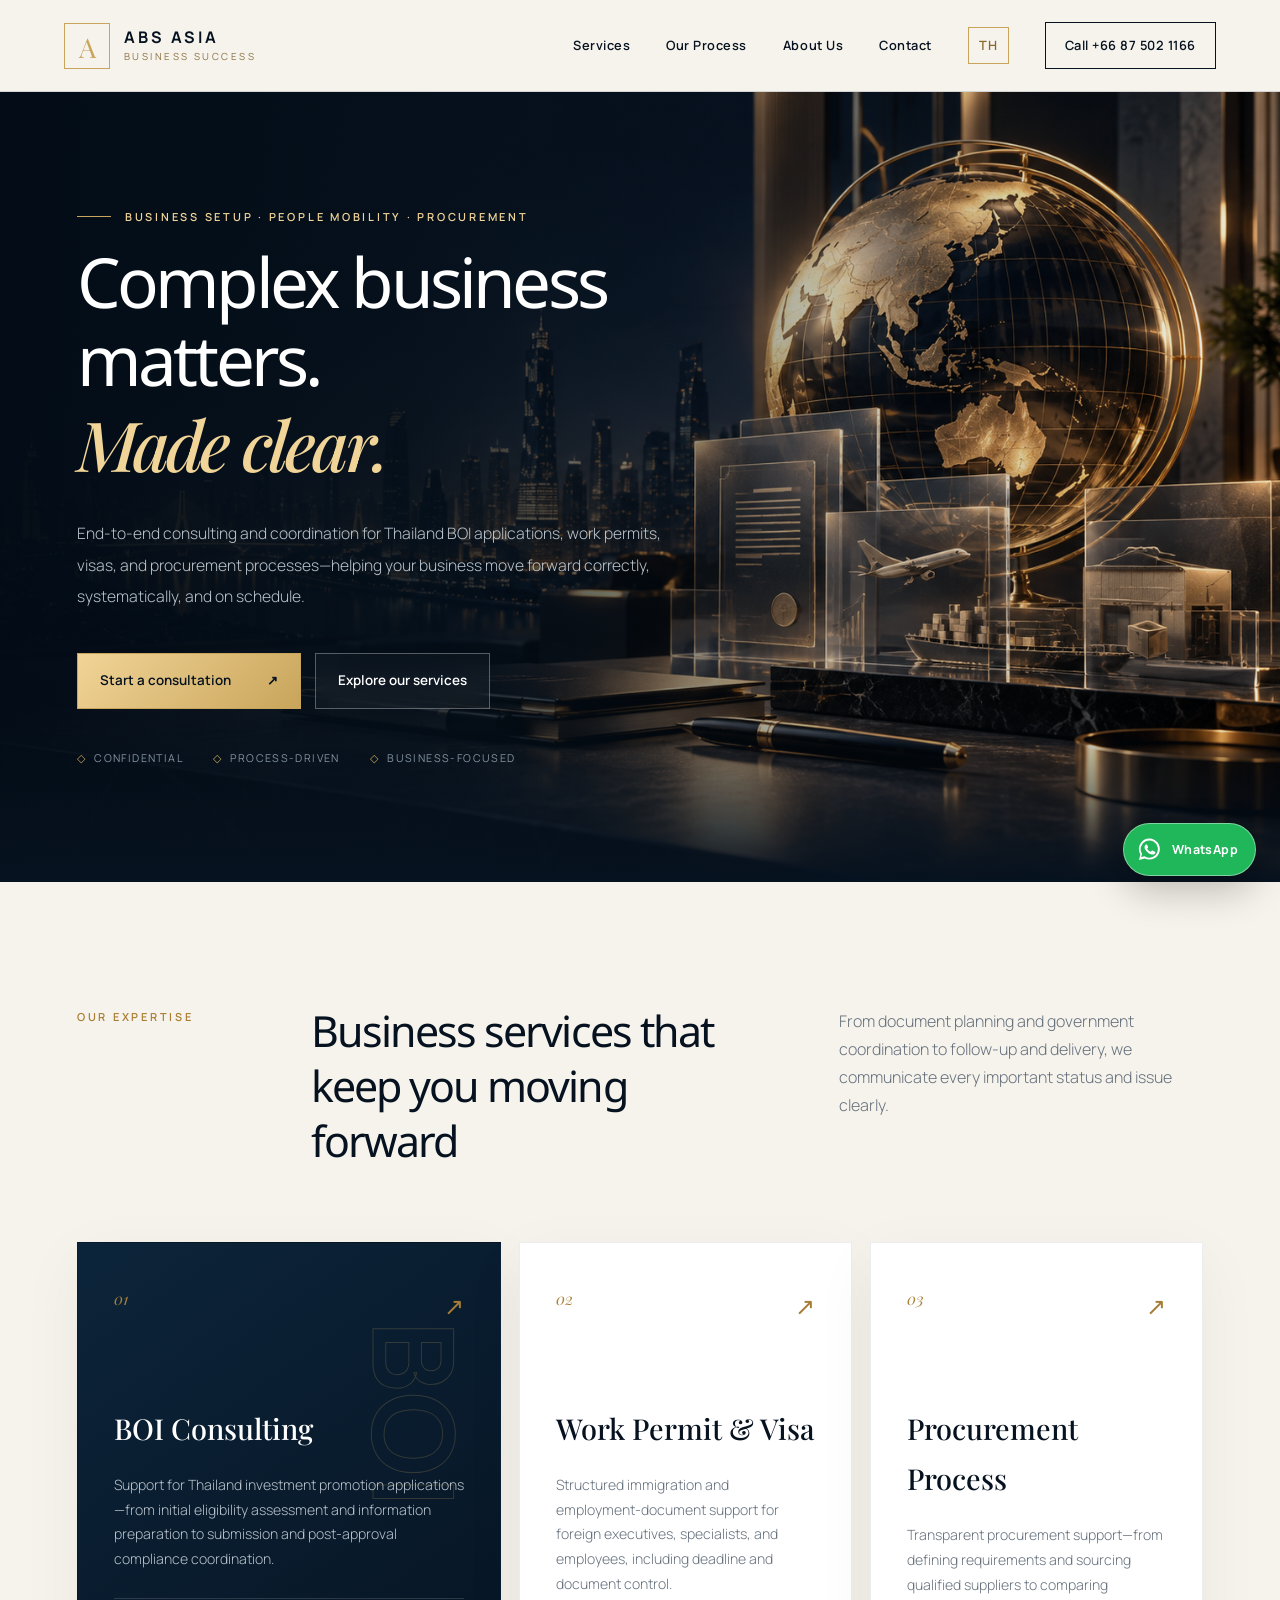
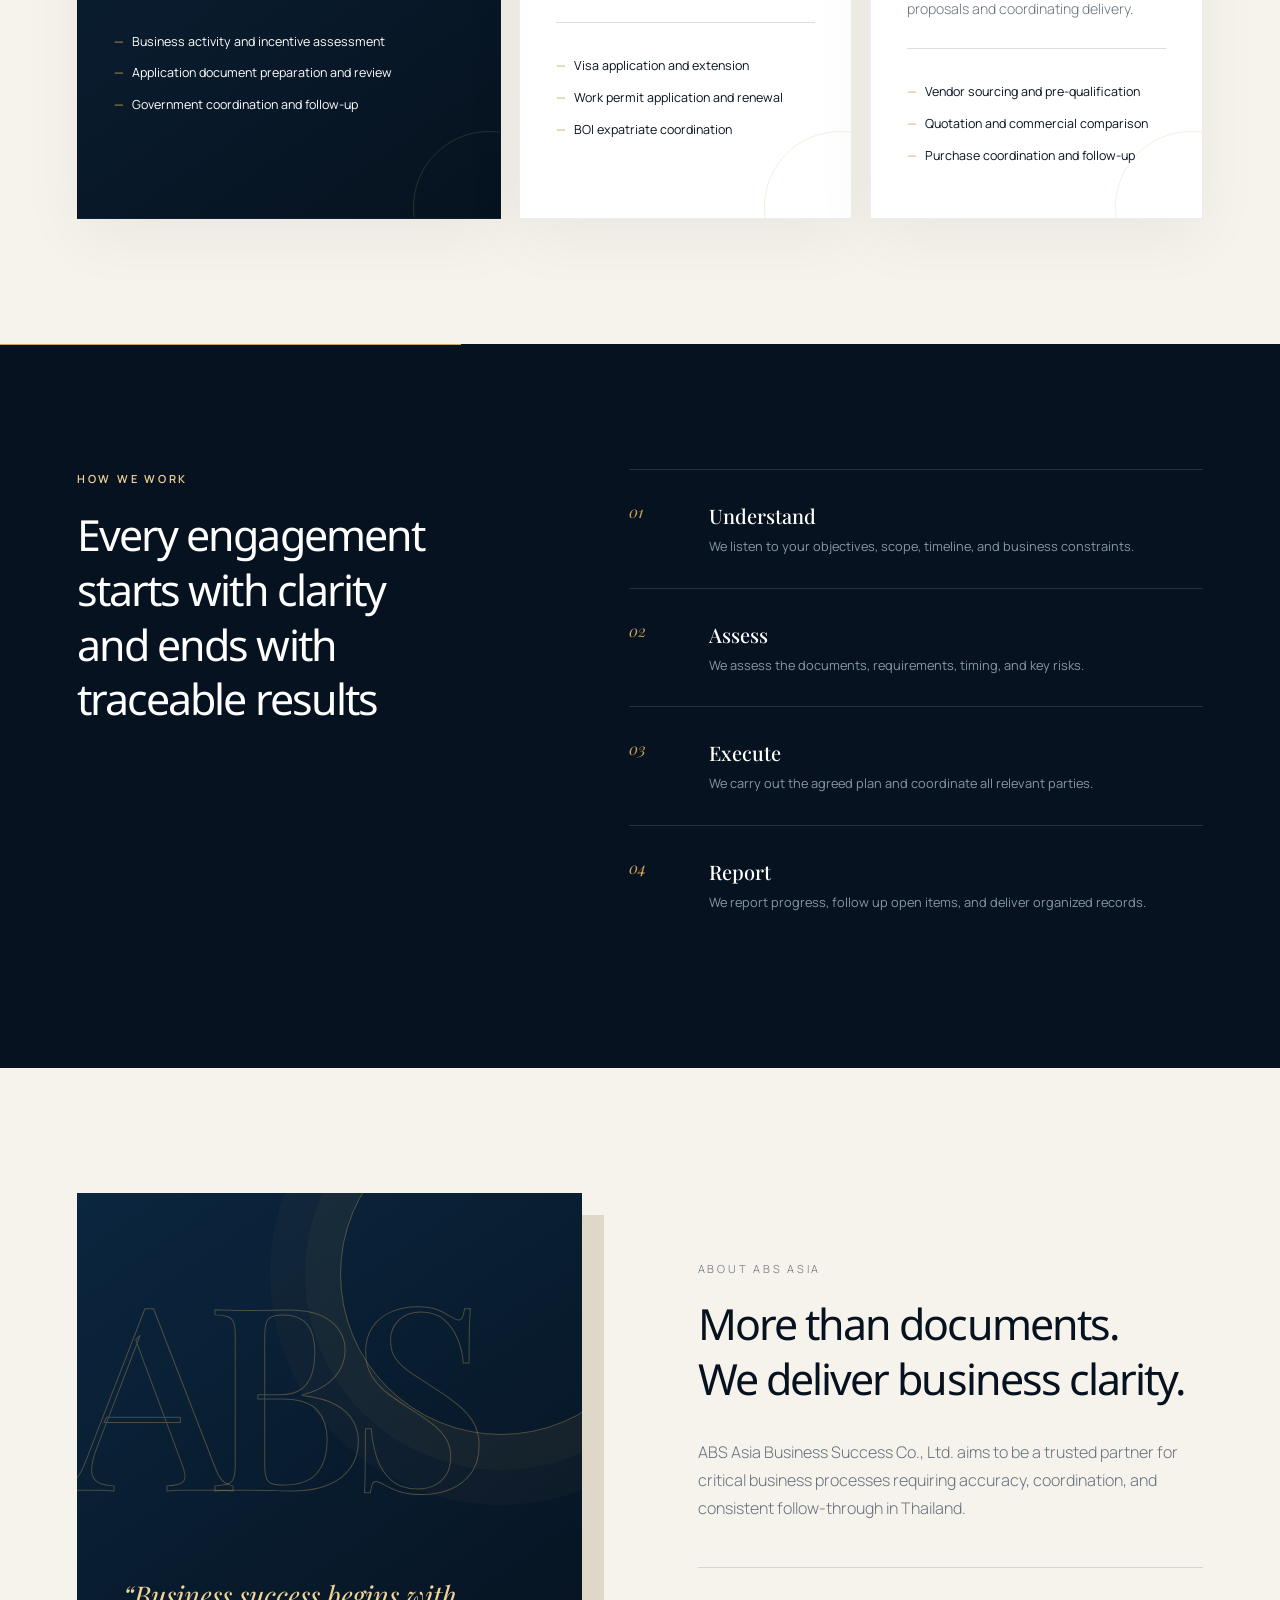
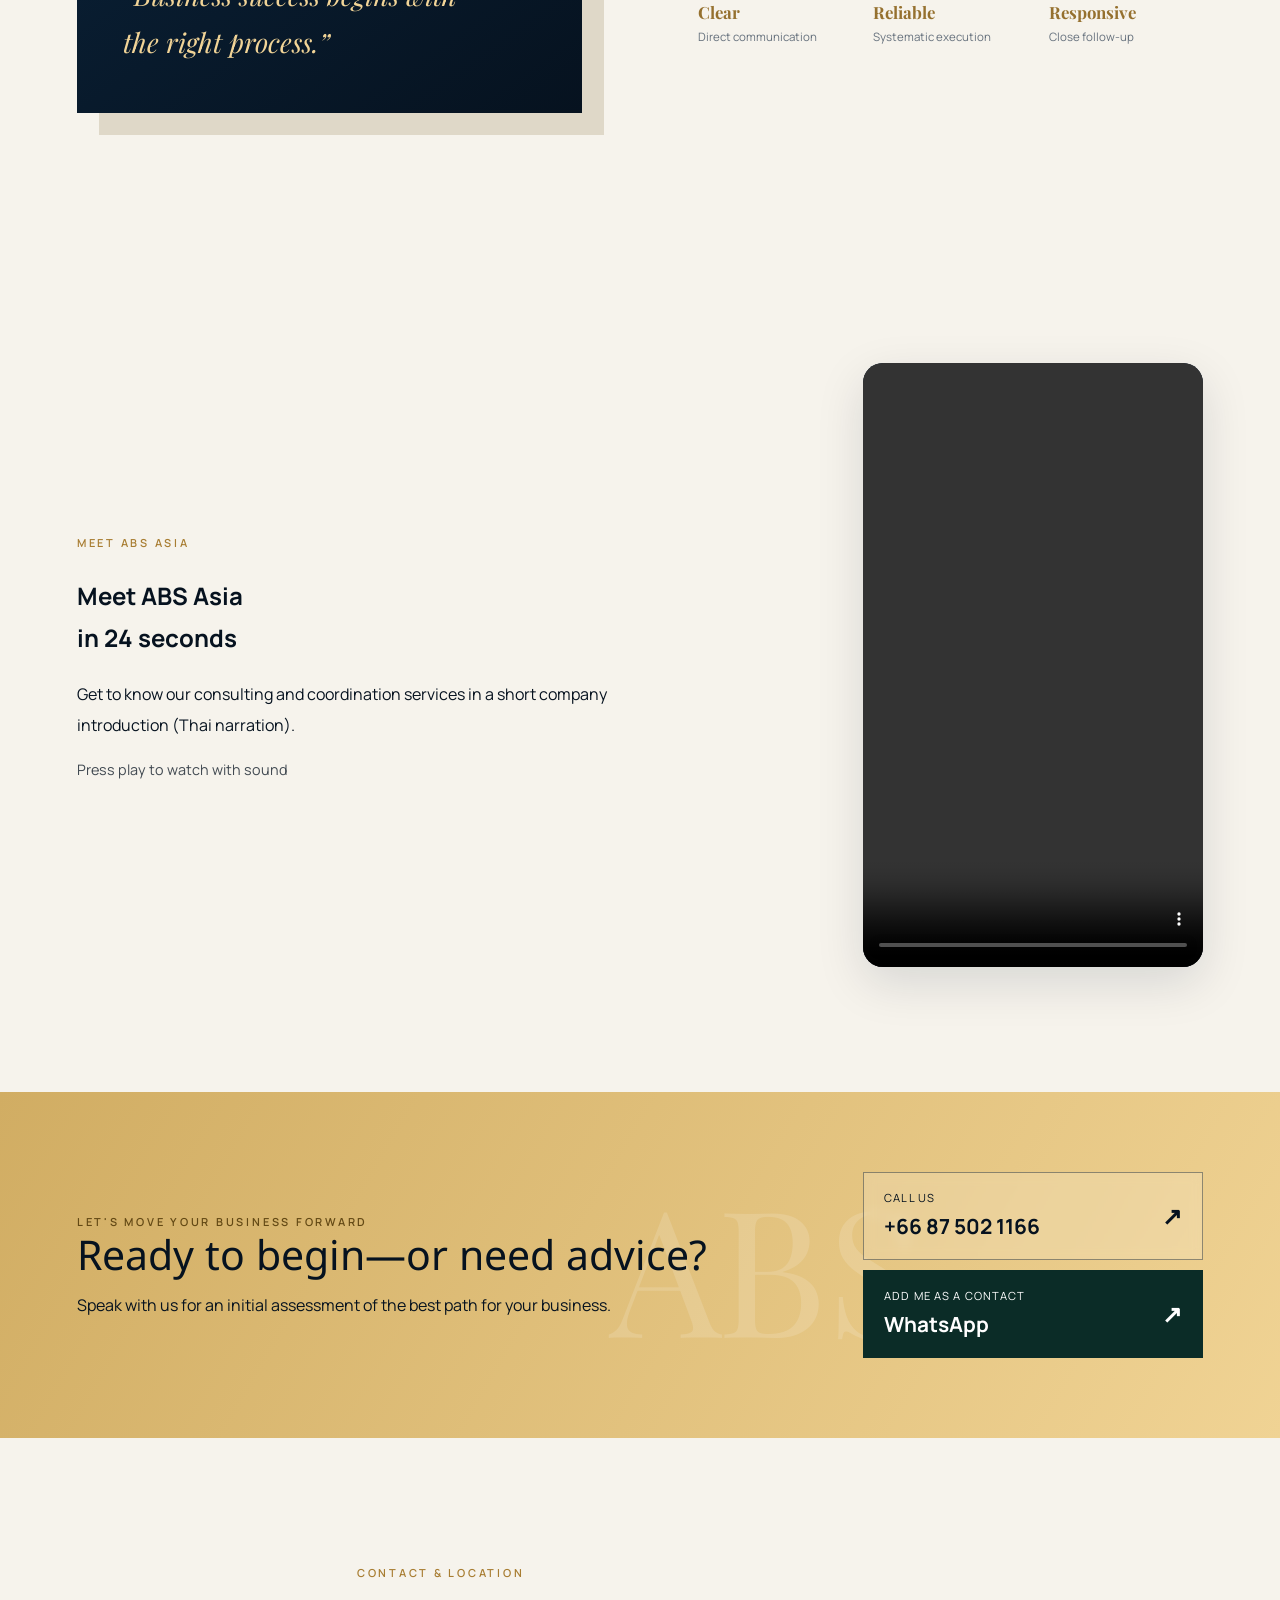
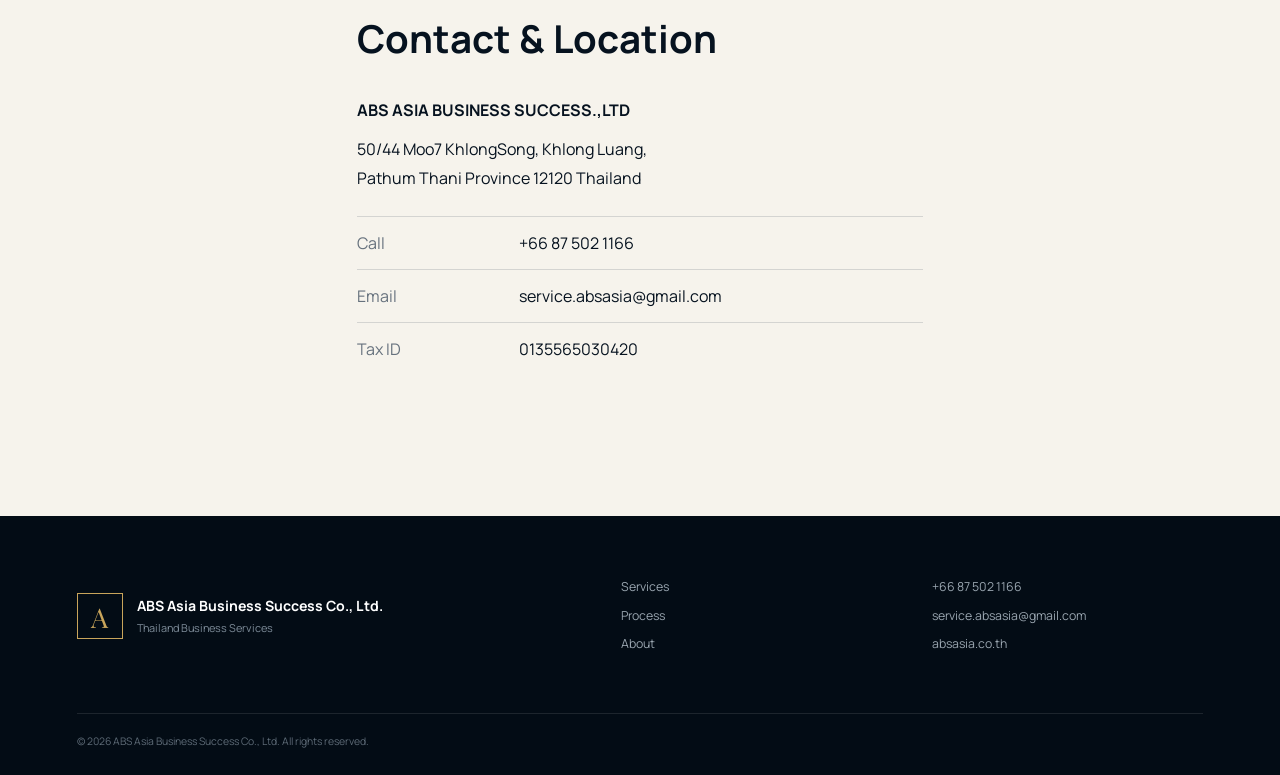
==== commit d457f4d0: "Update contact email to service.absasia@gmail.com Co-Authored-By: Claude Sonnet 5.5 <noreply@anthrop" ====
--- a/index.html
+++ b/index.html
@@ -17,7 +17,7 @@
   <link href="https://fonts.googleapis.com/css2?family=Manrope:wght@400;500;600;700;800&family=Noto+Sans+Thai:wght@400;500;600;700&display=swap" rel="stylesheet">
   <link rel="stylesheet" href="styles.css" />
   <link rel="icon" type="image/svg+xml" href="data:image/svg+xml,%3Csvg xmlns='http://www.w3.org/2000/svg' viewBox='0 0 64 64'%3E%3Crect width='64' height='64' rx='14' fill='%23071a2e'/%3E%3Cpath d='M13 43 27 16h10l14 27H39l-2.7-6H26.6L24 43H13Zm17-15-1.7 4h6.3L33 28l-1.5-4L30 28Z' fill='%23e8b958'/%3E%3C/svg%3E" />
-  <script type="application/ld+json">{"@context":"https://schema.org","@type":"ProfessionalService","name":"ABS Asia Business Success Co., Ltd.","alternateName":"บริษัท เอบีเอสเอเชีย บิสซิเนส ซัคเซส จำกัด","url":"https://absasia.co.th/","email":"service.abs@gmail.com","taxID":"0135565030420","address":{"@type":"PostalAddress","streetAddress":"50/44 Moo 7, Khlong Song","addressLocality":"Khlong Luang","addressRegion":"Pathum Thani","postalCode":"12120","addressCountry":"TH"},"telephone":"+66-87-502-1166","areaServed":"Thailand","availableLanguage":["Thai","English"],"sameAs":["https://wa.me/qr/I7UVEJA5YPVPB1"],"description":"ที่ปรึกษา BOI, Work Permit, Visa และ Procurement Process สำหรับธุรกิจในประเทศไทย","knowsAbout":["Thailand Board of Investment","Work Permit","Business Visa","Procurement Process"]}</script>
+  <script type="application/ld+json">{"@context":"https://schema.org","@type":"ProfessionalService","name":"ABS Asia Business Success Co., Ltd.","alternateName":"บริษัท เอบีเอสเอเชีย บิสซิเนส ซัคเซส จำกัด","url":"https://absasia.co.th/","email":"service.absasia@gmail.com","taxID":"0135565030420","address":{"@type":"PostalAddress","streetAddress":"50/44 Moo 7, Khlong Song","addressLocality":"Khlong Luang","addressRegion":"Pathum Thani","postalCode":"12120","addressCountry":"TH"},"telephone":"+66-87-502-1166","areaServed":"Thailand","availableLanguage":["Thai","English"],"sameAs":["https://wa.me/qr/I7UVEJA5YPVPB1"],"description":"ที่ปรึกษา BOI, Work Permit, Visa และ Procurement Process สำหรับธุรกิจในประเทศไทย","knowsAbout":["Thailand Board of Investment","Work Permit","Business Visa","Procurement Process"]}</script>
 </head>
 <body>
   <header class="site-header">
@@ -148,7 +148,7 @@
         </address>
         <dl class="company-details">
           <div><dt>โทร</dt><dd><a href="tel:+66875021166">+66 87 502 1166</a></dd></div>
-          <div><dt>อีเมล</dt><dd><a href="mailto:service.abs@gmail.com">service.abs@gmail.com</a></dd></div>
+          <div><dt>อีเมล</dt><dd><a href="mailto:service.absasia@gmail.com">service.absasia@gmail.com</a></dd></div>
           <div><dt>เลขประจำตัวผู้เสียภาษี</dt><dd>0135565030420</dd></div>
         </dl>
       </div>
@@ -158,7 +158,7 @@
   <footer>
     <div class="footer-brand"><span class="brand-mark">A</span><div><strong>ABS Asia Business Success Co., Ltd.</strong><small>บริษัท เอบีเอสเอเชีย บิสซิเนส ซัคเซส จำกัด</small></div></div>
     <div class="footer-links"><a href="#services">Services</a><a href="#process">Process</a><a href="#about">About</a></div>
-    <div class="footer-meta"><a href="tel:0875021166">087 502 1166</a><a href="mailto:service.abs@gmail.com">service.abs@gmail.com</a><span>absasia.co.th</span></div>
+    <div class="footer-meta"><a href="tel:0875021166">087 502 1166</a><a href="mailto:service.absasia@gmail.com">service.absasia@gmail.com</a><span>absasia.co.th</span></div>
     <p class="copyright">© <span id="year"></span> ABS Asia Business Success Co., Ltd. All rights reserved.</p>
   </footer>
   <a class="whatsapp-float" href="https://wa.me/qr/I7UVEJA5YPVPB1" target="_blank" rel="noopener noreferrer" aria-label="ติดต่อ ABS Asia ทาง WhatsApp">
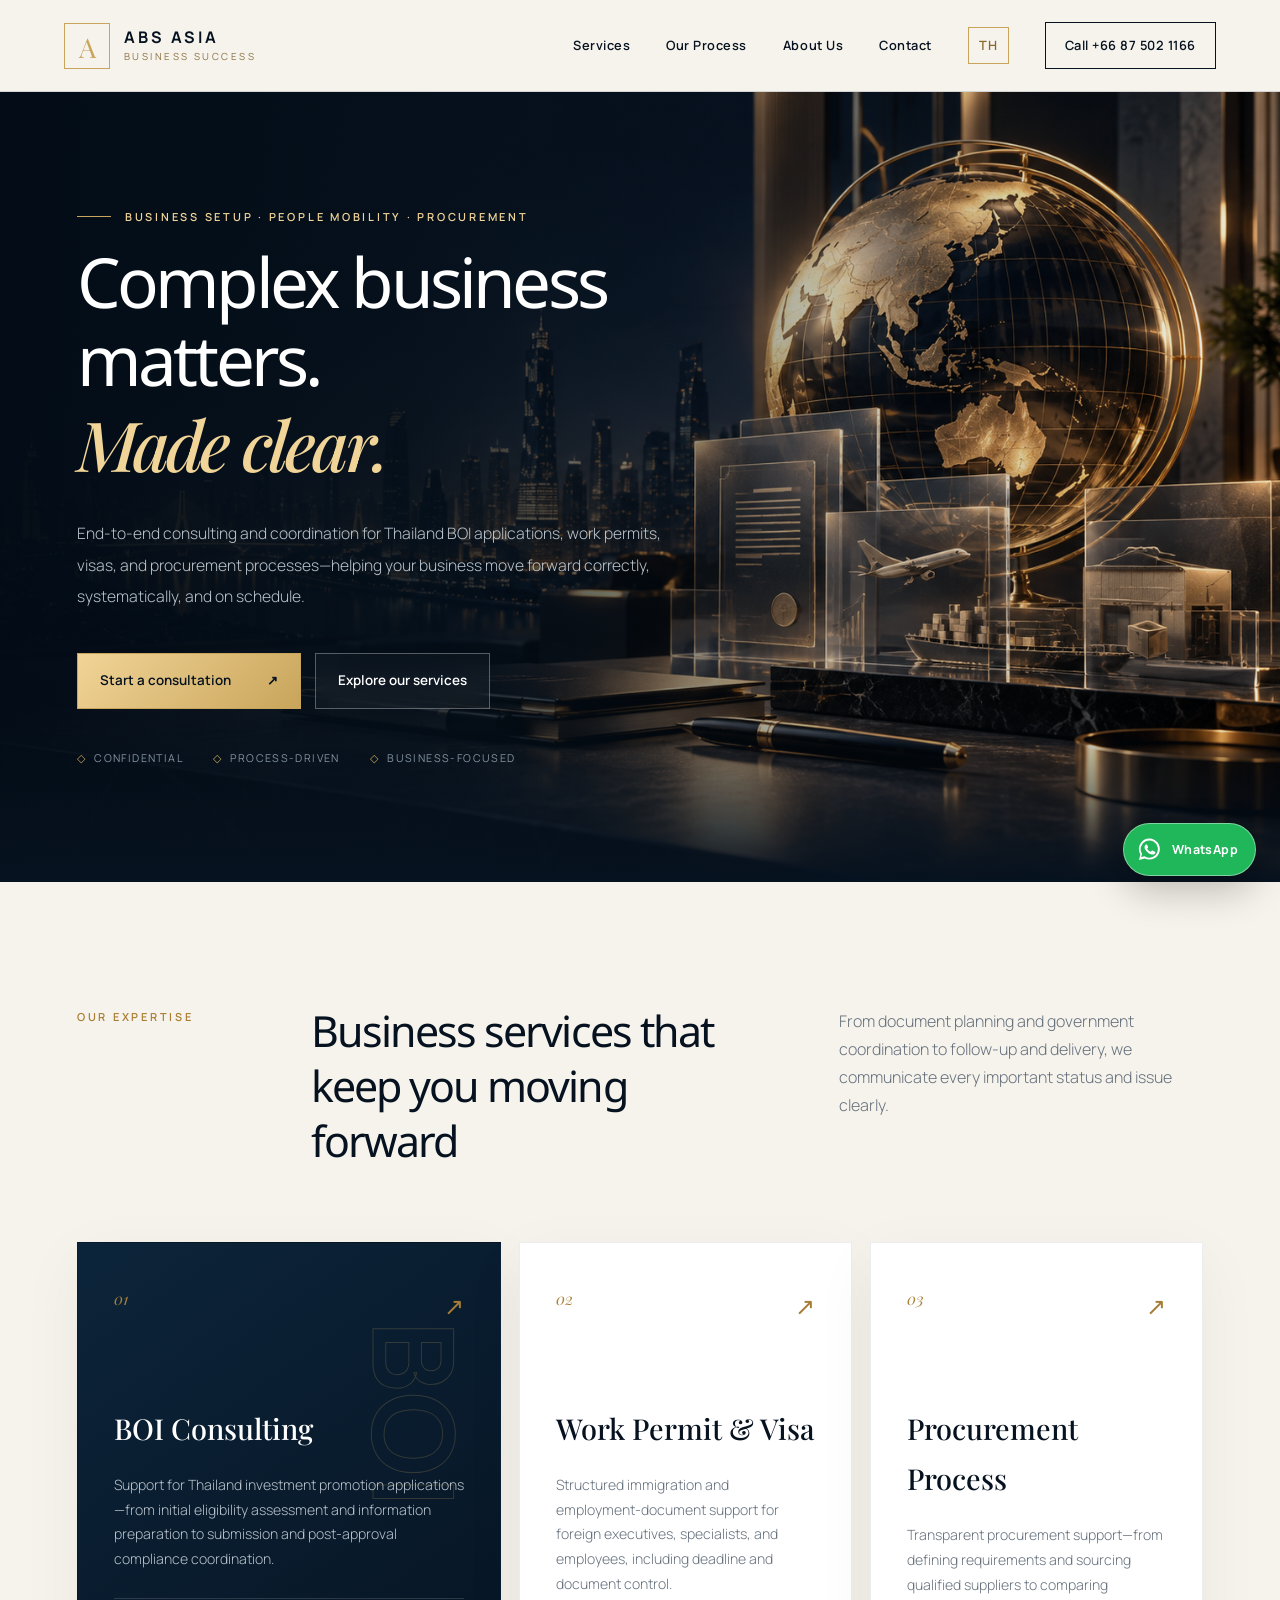
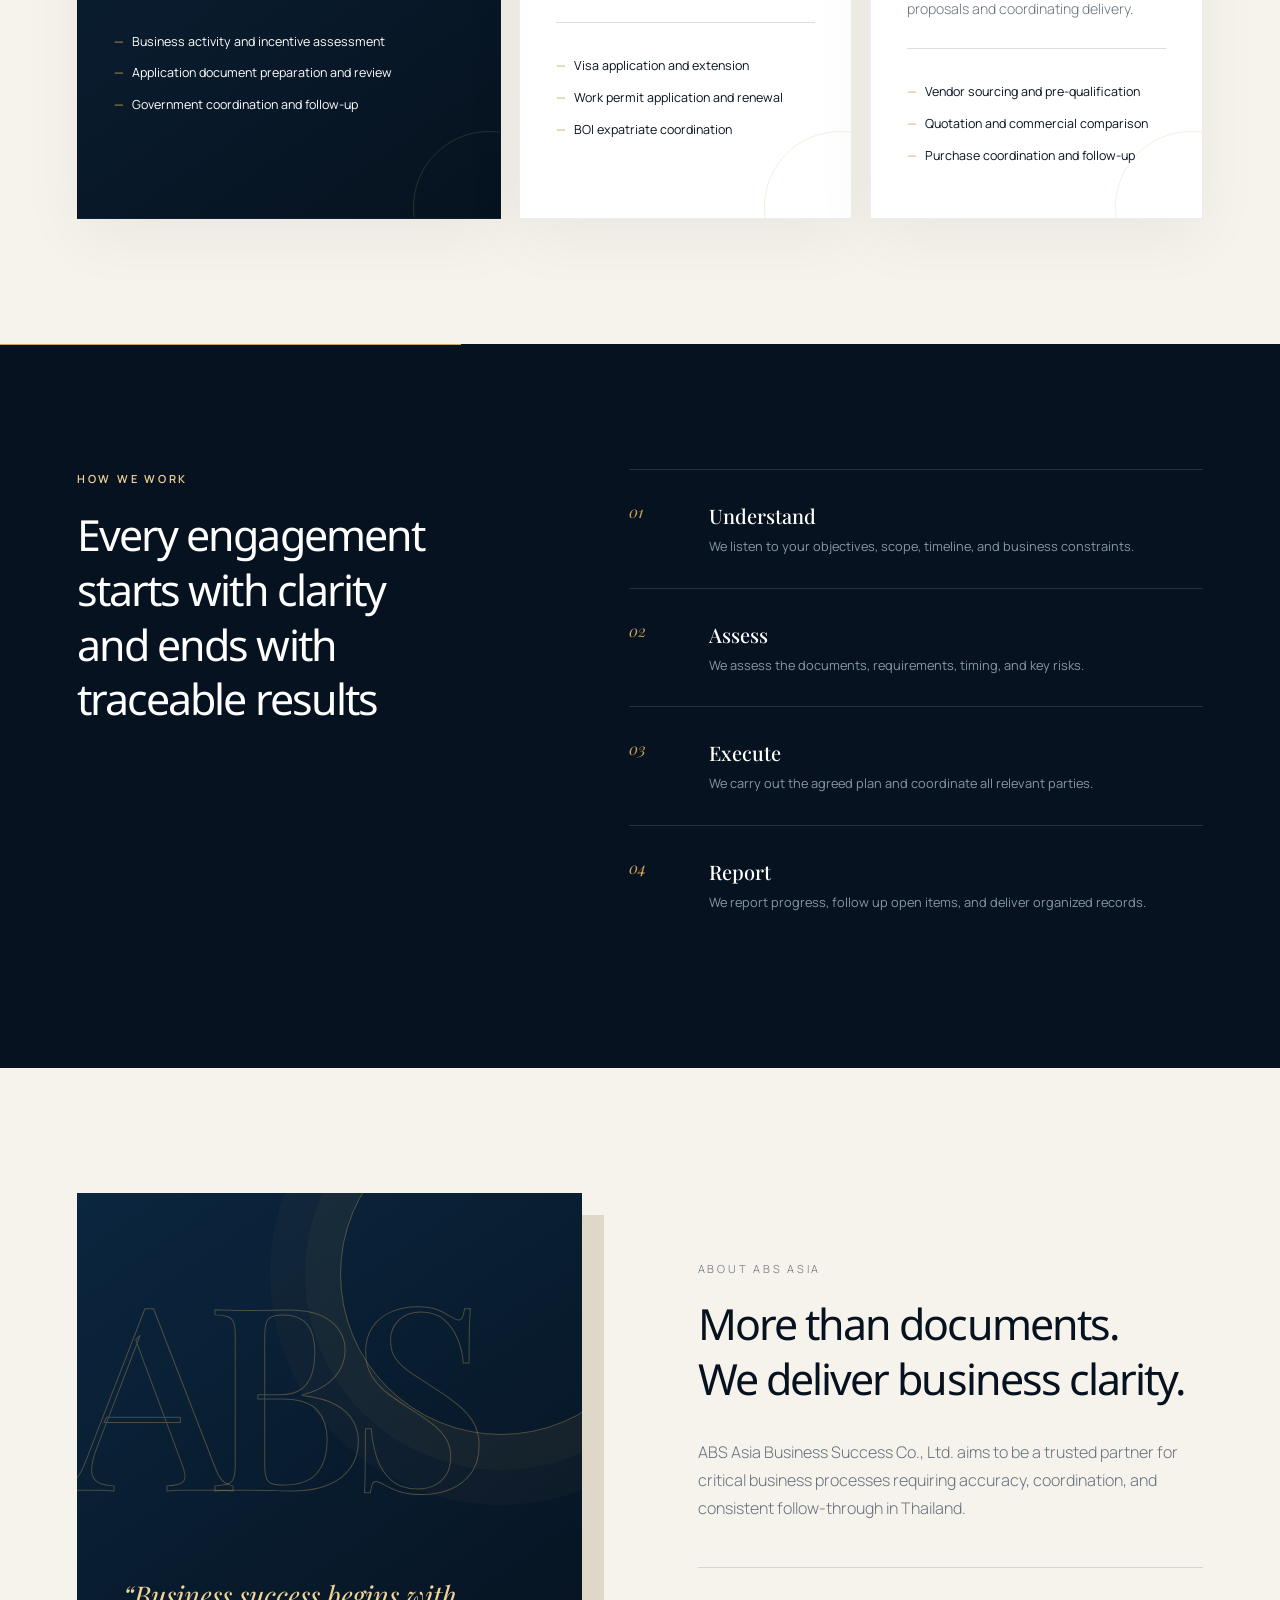
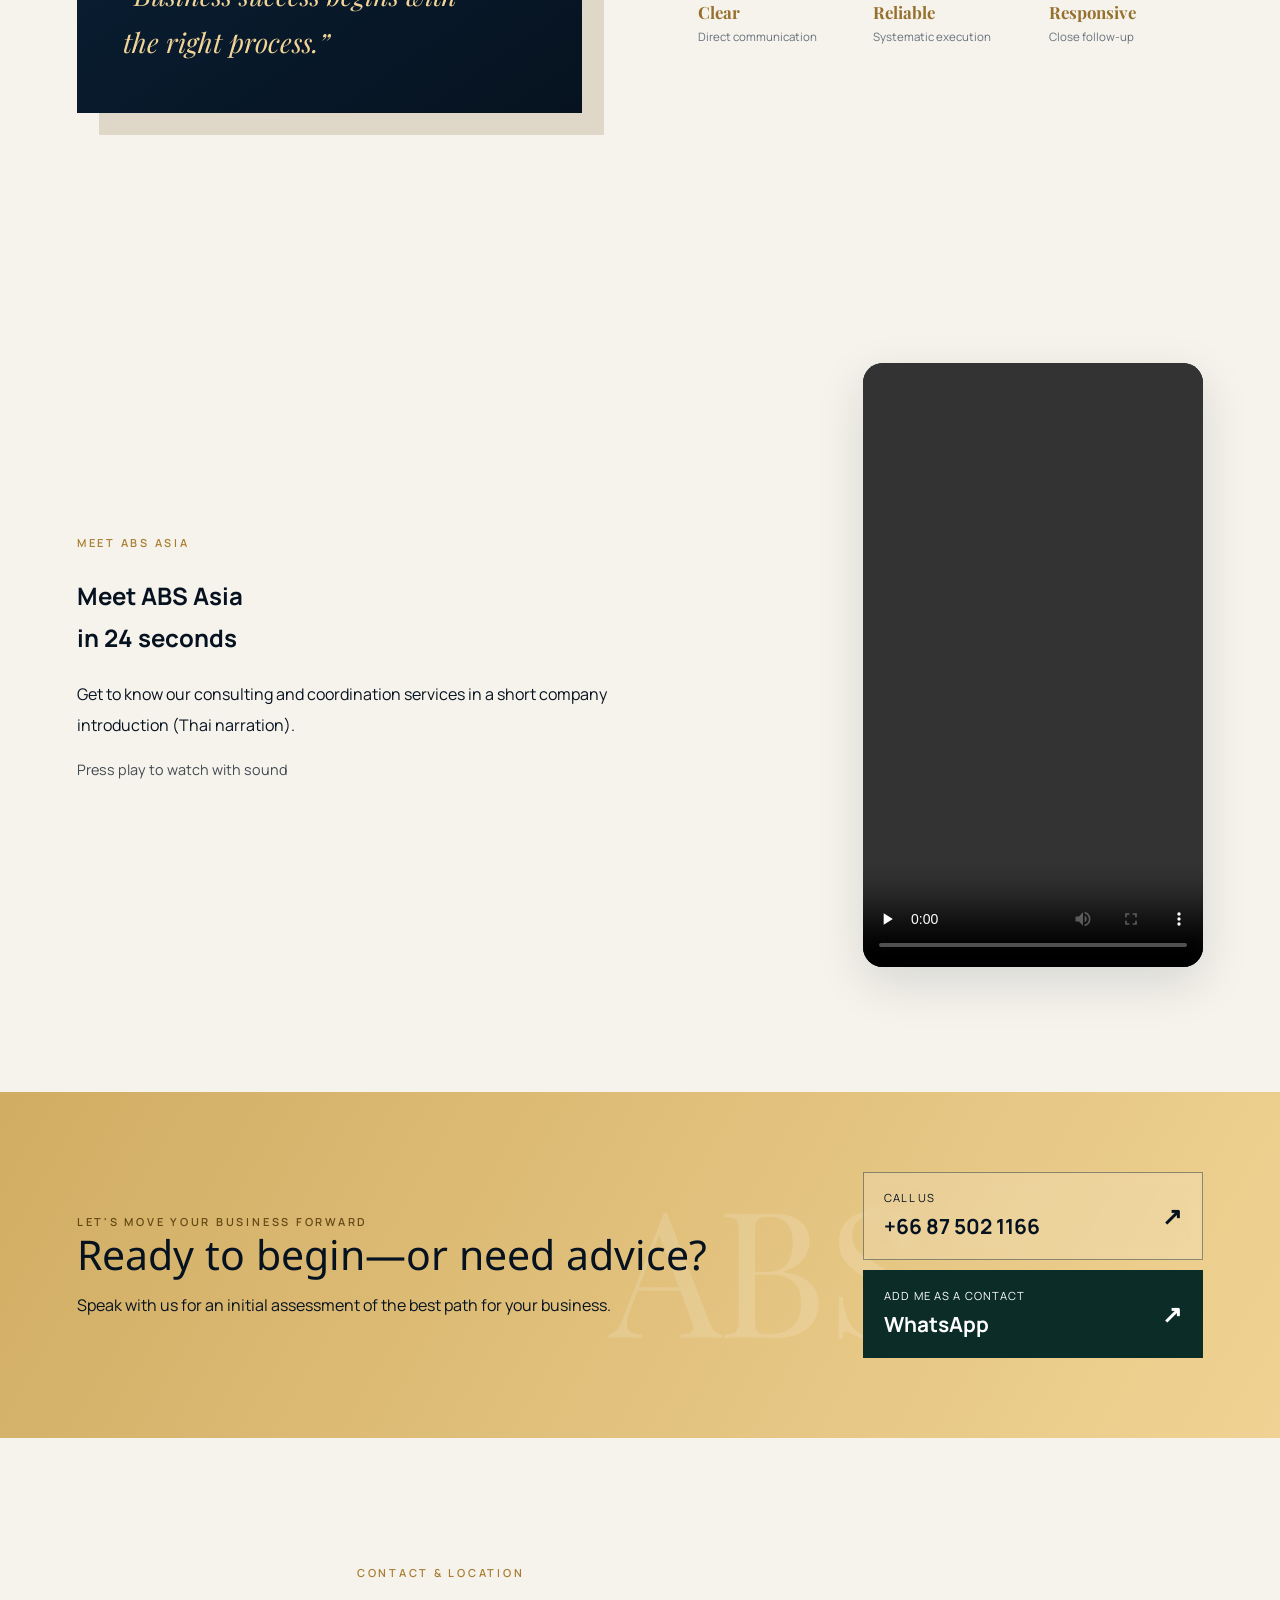
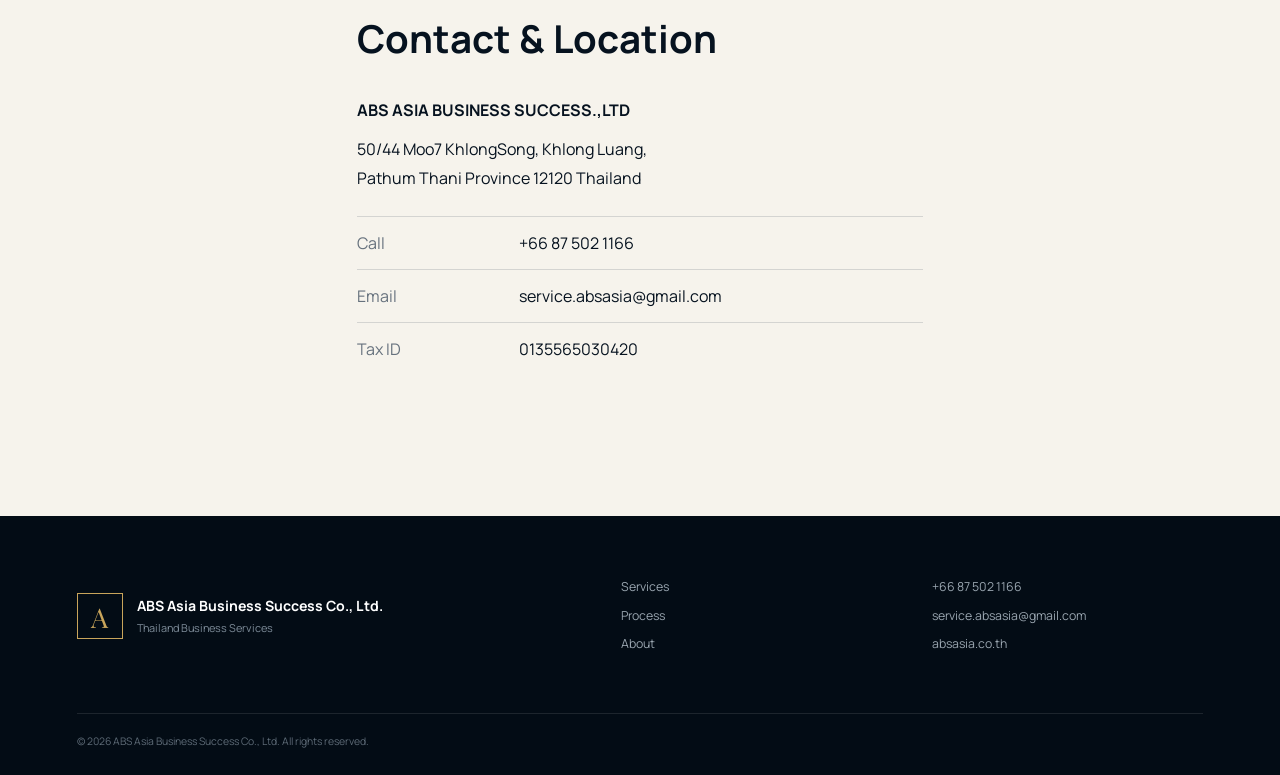
==== commit b918c80c: "Fix English page URL: use /en (no trailing slash) in canonical, hreflang, sitemap The host redirects" ====
--- a/index.html
+++ b/index.html
@@ -10,7 +10,7 @@
   <title>ABS Asia Business Success | BOI, Work Permit, Visa & Procurement</title>
   <link rel="canonical" href="https://absasia.co.th/" />
   <link rel="alternate" hreflang="th" href="https://absasia.co.th/" />
-  <link rel="alternate" hreflang="en" href="https://absasia.co.th/en/" />
+  <link rel="alternate" hreflang="en" href="https://absasia.co.th/en" />
   <link rel="alternate" hreflang="x-default" href="https://absasia.co.th/" />
   <link rel="preconnect" href="https://fonts.googleapis.com">
   <link rel="preconnect" href="https://fonts.gstatic.com" crossorigin>
@@ -31,7 +31,7 @@
       <a href="#process">ขั้นตอนทำงาน</a>
       <a href="#about">เกี่ยวกับเรา</a>
       <a href="#location">ติดต่อ</a>
-      <a class="language-switch" href="en/" data-language="en">EN</a>
+      <a class="language-switch" href="/en" data-language="en">EN</a>
       <a class="nav-contact" href="tel:0875021166">โทร 087 502 1166</a>
     </nav>
   </header>
@@ -165,7 +165,7 @@
     <svg aria-hidden="true" viewBox="0 0 32 32"><path d="M16 3a12.5 12.5 0 0 0-10.8 18.8L3.5 28.5l6.9-1.7A12.5 12.5 0 1 0 16 3Zm0 22.7c-2 0-3.8-.5-5.4-1.5l-.4-.2-4.1 1 1.1-4-.3-.4a10.2 10.2 0 1 1 9.1 5.1Zm5.6-7.6c-.3-.2-1.8-.9-2.1-1-.3-.1-.5-.2-.7.2l-1 1.2c-.2.2-.4.2-.7.1-2-.8-3.4-2.8-3.7-3.3-.2-.3 0-.5.1-.6l.5-.6.3-.5c.1-.2 0-.4 0-.5l-1-2.4c-.2-.6-.5-.5-.7-.5h-.6c-.2 0-.5.1-.8.4-.3.4-1.1 1.1-1.1 2.7 0 1.5 1.1 3.1 1.3 3.3.1.2 2.2 3.4 5.4 4.7.8.3 1.4.5 1.8.6.8.2 1.5.2 2.1.1.6-.1 1.8-.8 2-1.5.3-.8.3-1.4.2-1.5-.1-.1-.3-.2-.6-.3Z"/></svg>
     <span>WhatsApp</span>
   </a>
-  <script>if(!localStorage.getItem('absasia-language-choice')&&!navigator.language.toLowerCase().startsWith('th')&&!/bot|crawler|spider/i.test(navigator.userAgent)){location.replace('en/')}</script>
+  <script>if(!localStorage.getItem('absasia-language-choice')&&!navigator.language.toLowerCase().startsWith('th')&&!/bot|crawler|spider/i.test(navigator.userAgent)){location.replace("/en")}</script>
   <script src="script.js"></script>
 </body>
 </html>
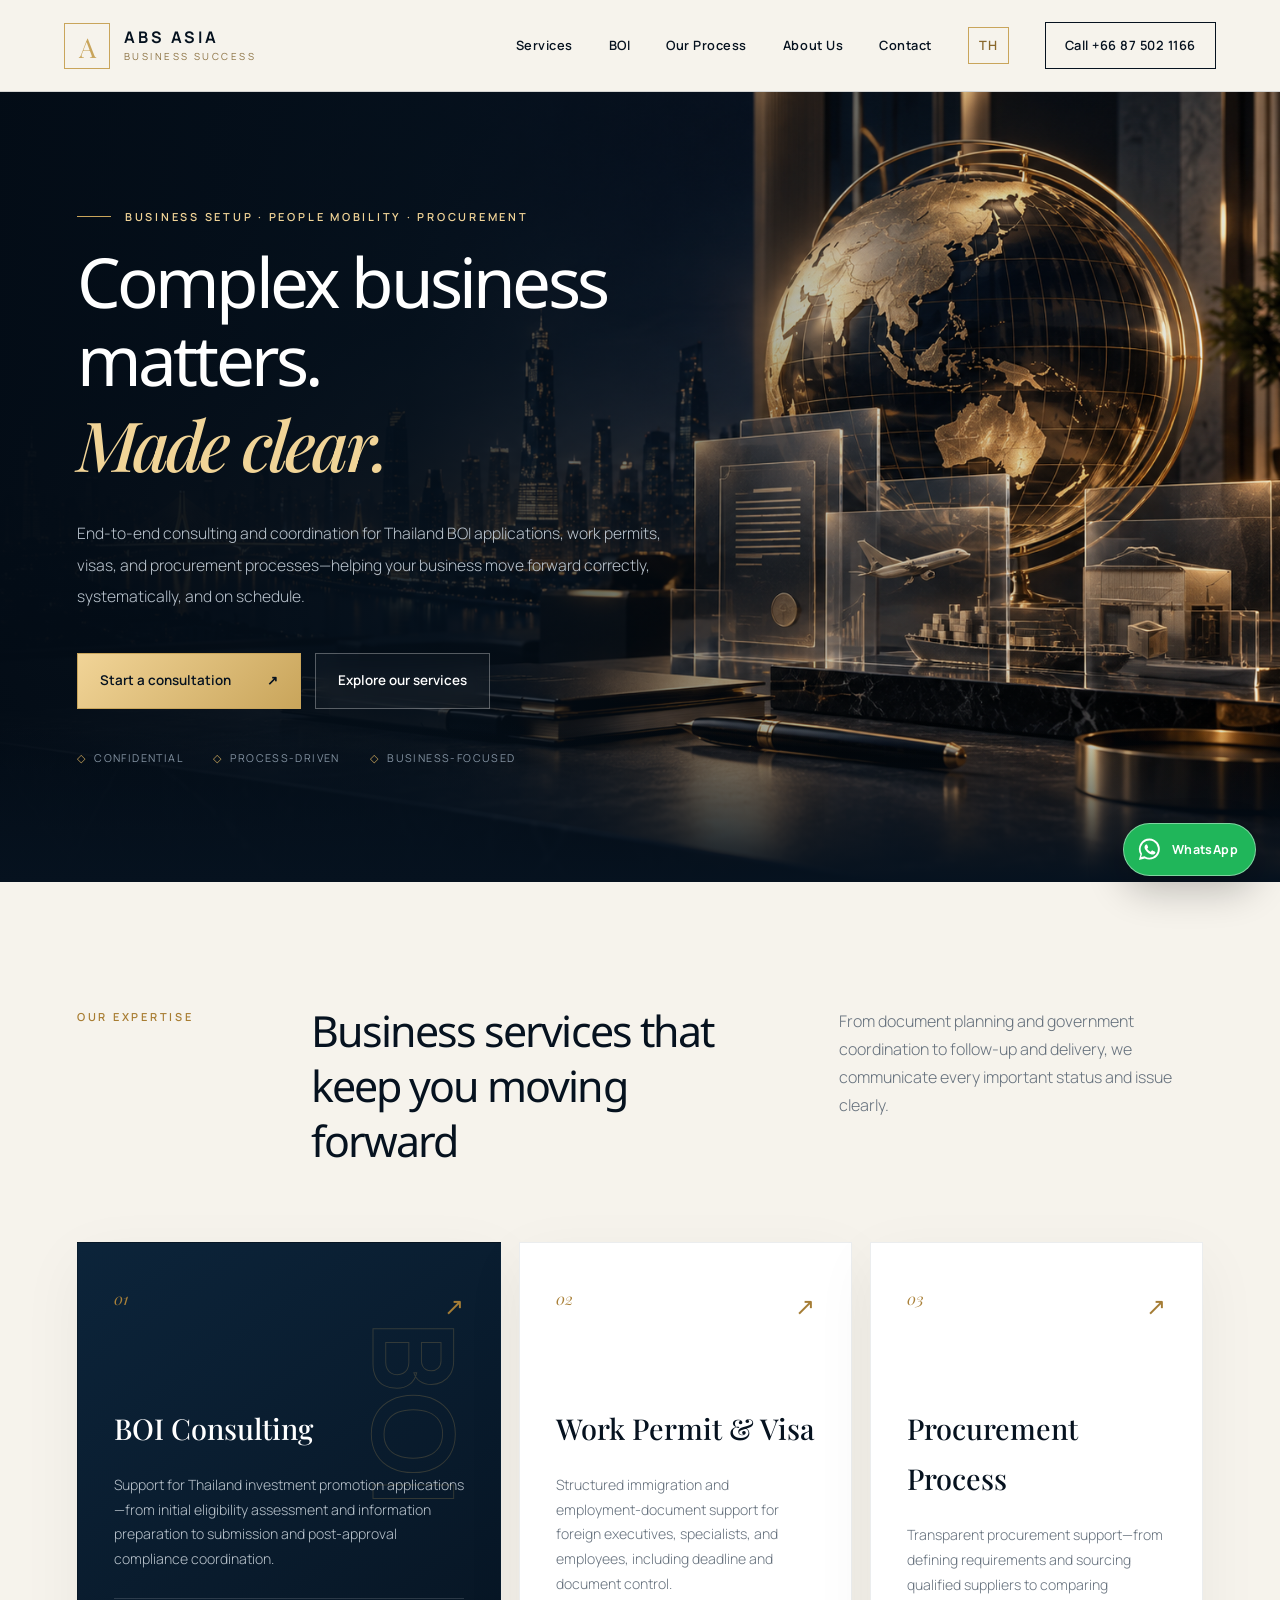
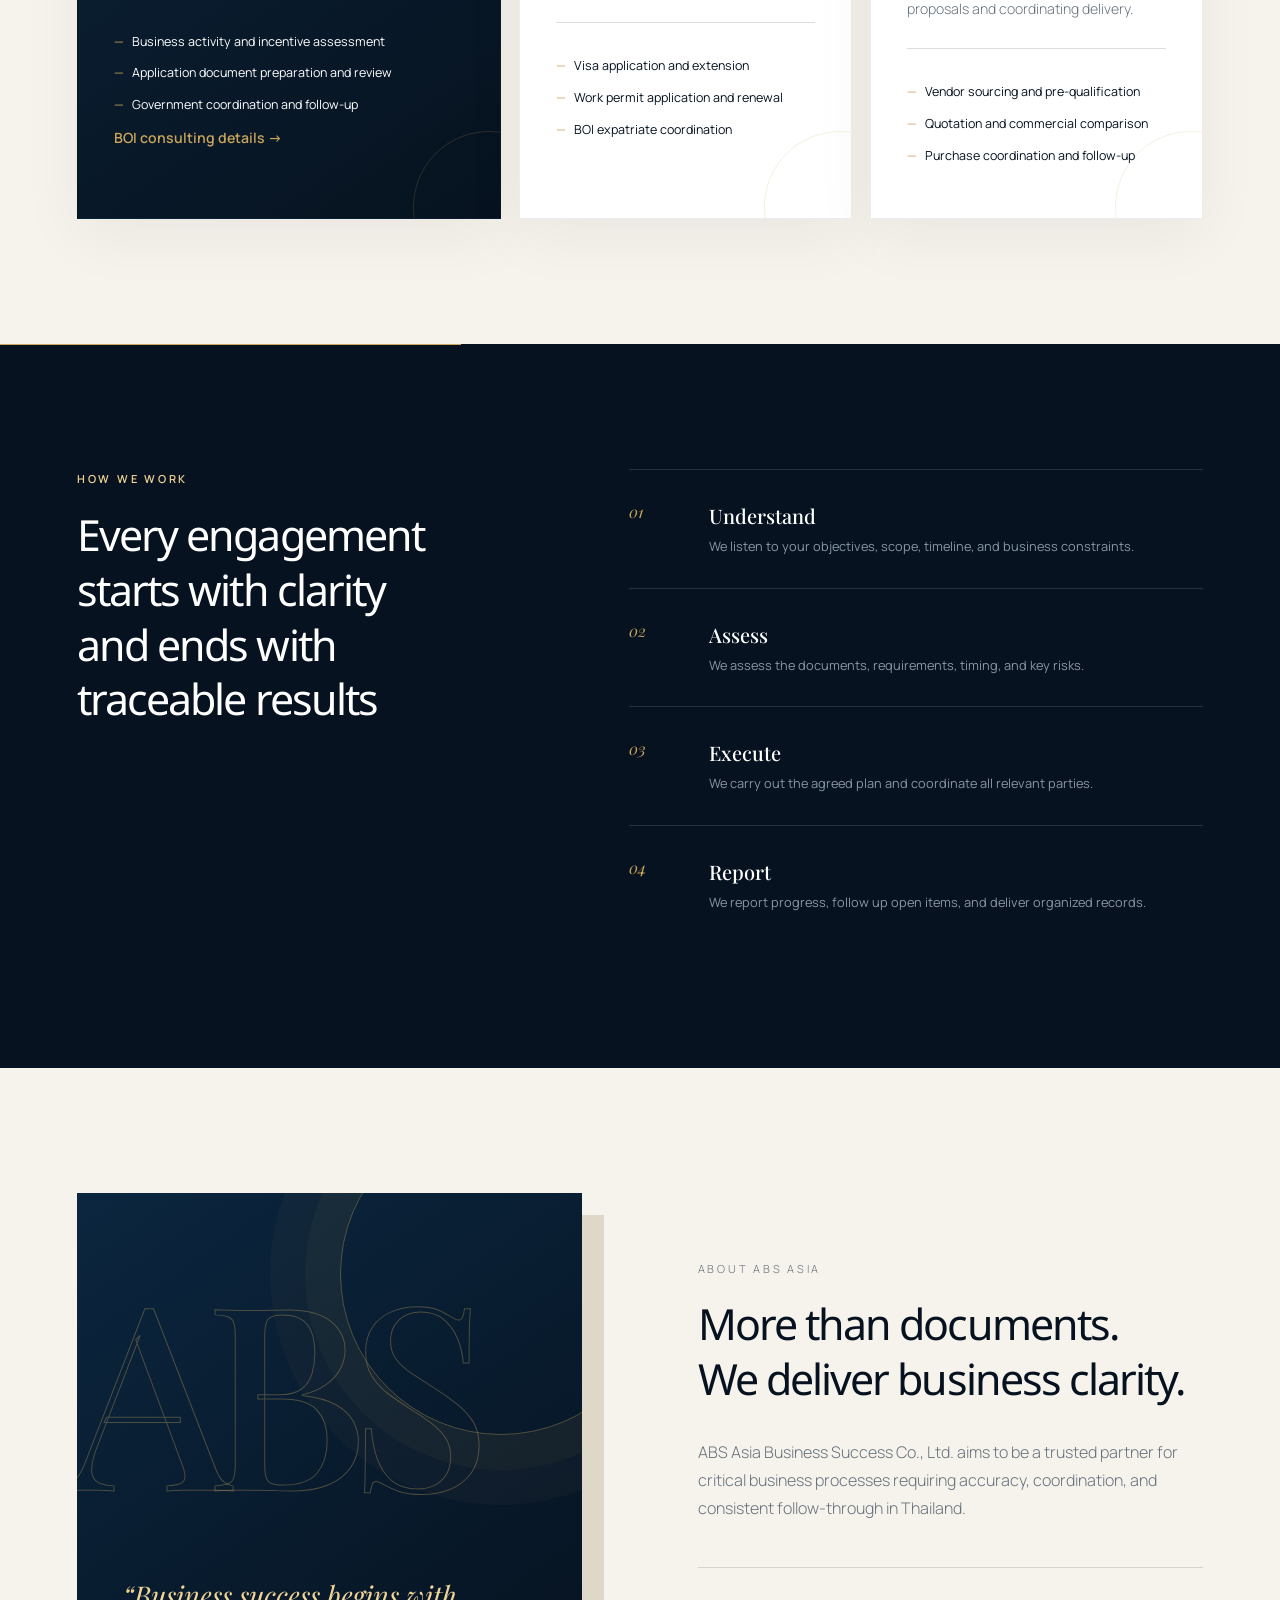
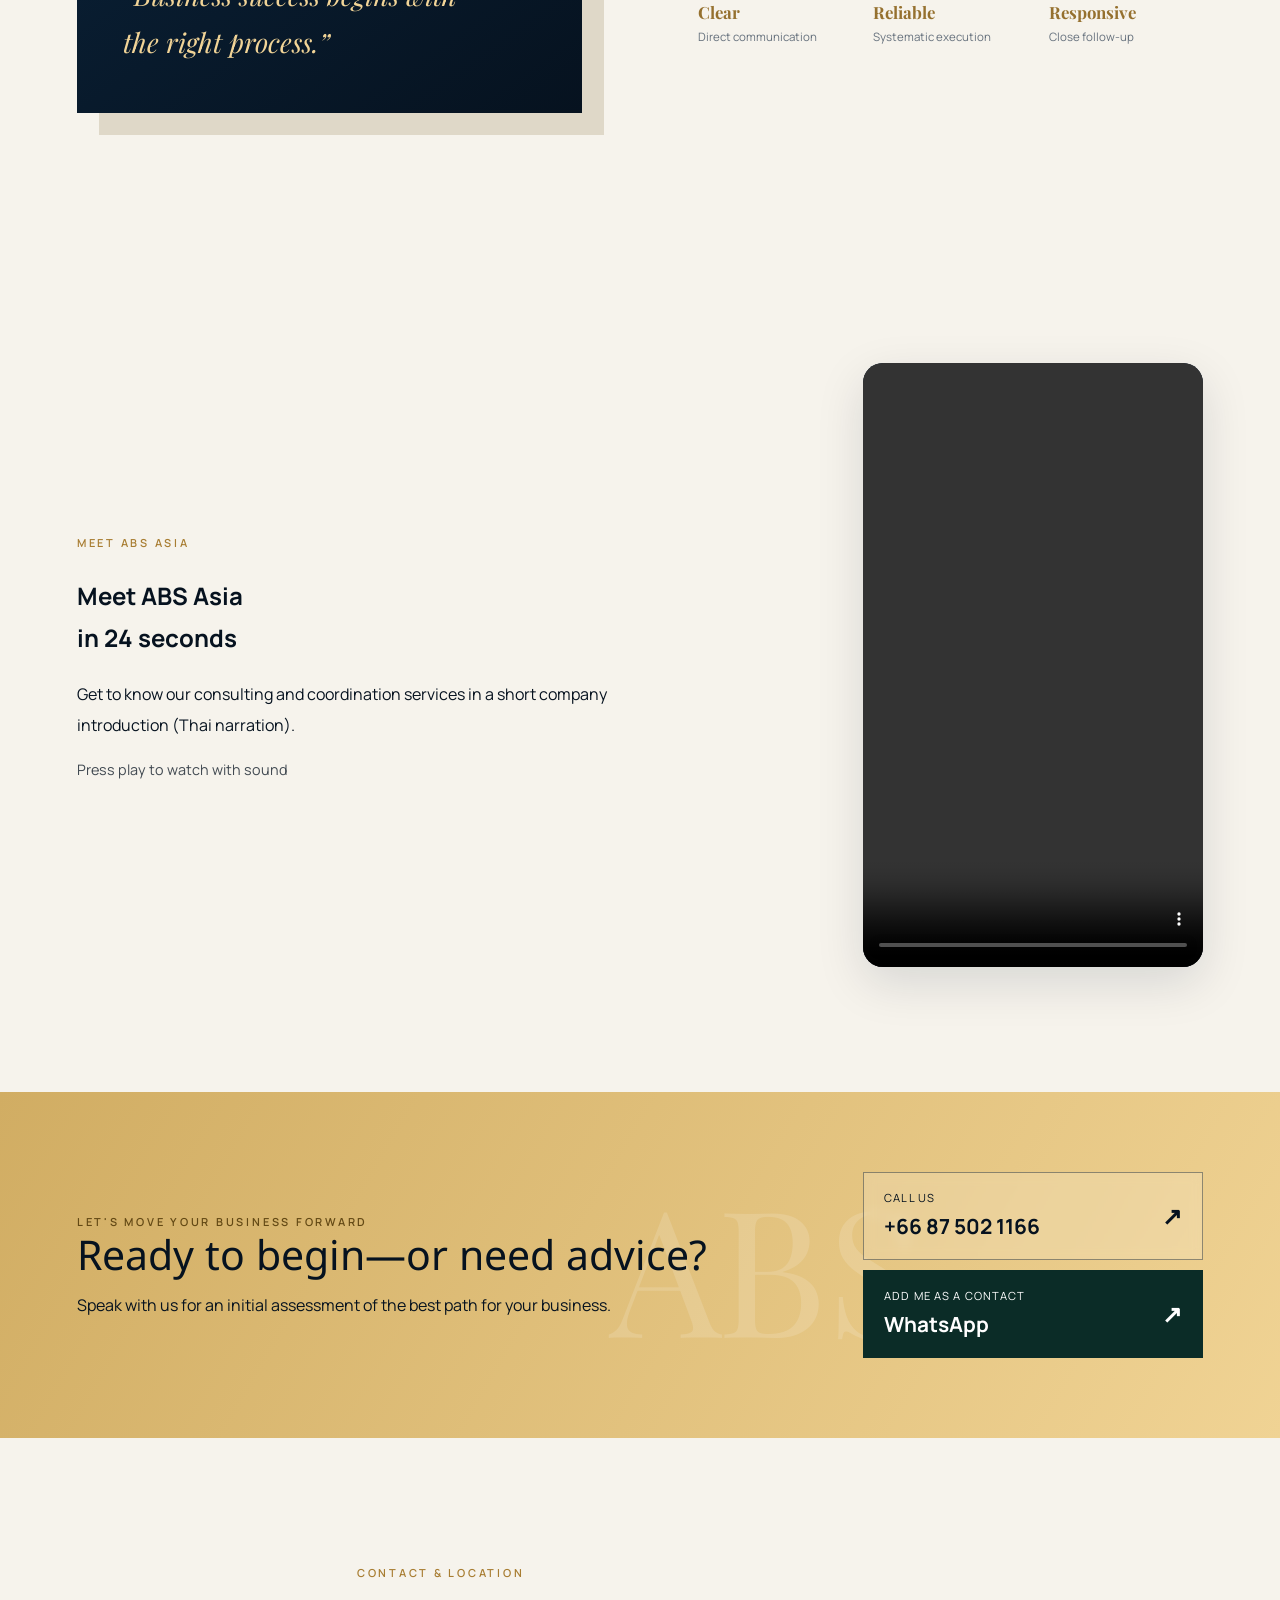
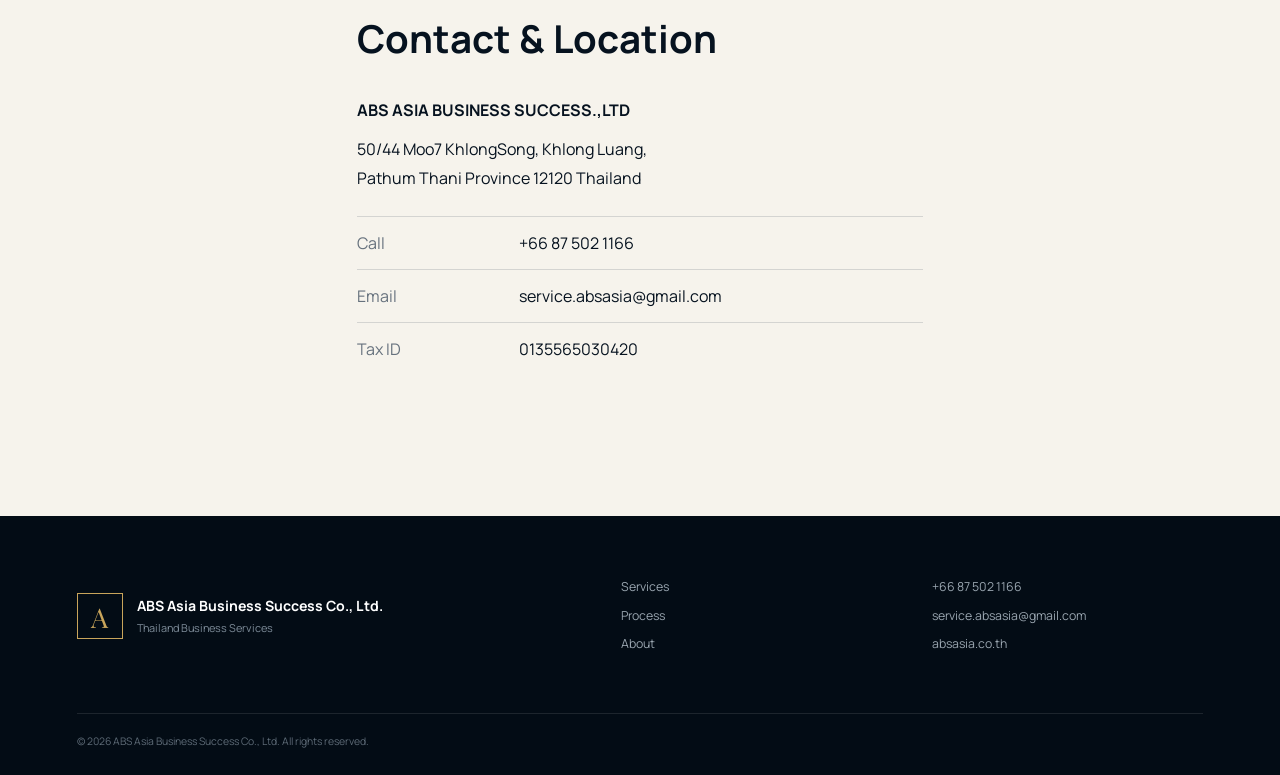
==== commit 5476883c: "Add BOI consulting pages (TH/EN) with FAQ, links and sitemap entries Co-Authored-By: Claude Sonnet 5" ====
--- a/index.html
+++ b/index.html
@@ -28,6 +28,7 @@
     <button class="menu-button" aria-expanded="false" aria-controls="main-nav">เมนู</button>
     <nav id="main-nav" aria-label="เมนูหลัก">
       <a href="#services">บริการ</a>
+      <a href="/boi">BOI</a>
       <a href="#process">ขั้นตอนทำงาน</a>
       <a href="#about">เกี่ยวกับเรา</a>
       <a href="#location">ติดต่อ</a>
@@ -73,6 +74,7 @@
           <h3>BOI Consulting</h3>
           <p>สนับสนุนการขอรับการส่งเสริมการลงทุน ตั้งแต่ประเมินความเหมาะสม เตรียมข้อมูล ยื่นคำขอ จนถึงการติดตามเงื่อนไขหลังได้รับอนุมัติ</p>
           <ul><li>วิเคราะห์กิจการและสิทธิประโยชน์</li><li>จัดเตรียมและตรวจสอบเอกสาร</li><li>ประสานงานและติดตามความคืบหน้า</li></ul>
+          <p><a class="card-link" href="/boi">รายละเอียดบริการที่ปรึกษา BOI →</a></p>
         </article>
         <article class="service-card">
           <span class="card-number">02</span><span class="card-icon">↗</span>
@@ -157,7 +159,7 @@
 
   <footer>
     <div class="footer-brand"><span class="brand-mark">A</span><div><strong>ABS Asia Business Success Co., Ltd.</strong><small>บริษัท เอบีเอสเอเชีย บิสซิเนส ซัคเซส จำกัด</small></div></div>
-    <div class="footer-links"><a href="#services">Services</a><a href="#process">Process</a><a href="#about">About</a></div>
+    <div class="footer-links"><a href="#services">Services</a><a href="/boi">BOI</a><a href="#process">Process</a><a href="#about">About</a></div>
     <div class="footer-meta"><a href="tel:0875021166">087 502 1166</a><a href="mailto:service.absasia@gmail.com">service.absasia@gmail.com</a><span>absasia.co.th</span></div>
     <p class="copyright">© <span id="year"></span> ABS Asia Business Success Co., Ltd. All rights reserved.</p>
   </footer>
--- a/styles.css
+++ b/styles.css
@@ -22,3 +22,29 @@
 .company-details dd{margin:0;overflow-wrap:anywhere}
 
 @media(max-width:700px){.abs-intro-video{grid-template-columns:1fr}.abs-intro-video video{max-width:340px;justify-self:center}.company-details div{grid-template-columns:1fr;gap:2px}}
+
+.page-hero{background:var(--ink);color:#fff;padding:clamp(72px,9vw,128px) clamp(24px,6vw,96px)}
+.page-hero h1{font-size:clamp(2.2rem,4.4vw,4.4rem);max-width:980px}
+.page-hero h1 span{color:var(--gold2)}
+.page-hero .eyebrow{color:var(--gold2)}
+.boi-article{max-width:980px}
+.boi-article section{margin-bottom:72px}
+.boi-article h2{font-size:clamp(1.7rem,2.4vw,2.6rem);margin-bottom:20px}
+.boi-article p{max-width:760px;line-height:1.95}
+.check-list{list-style:none;padding:0;margin:0 0 20px;display:grid;gap:12px}
+.check-list li{position:relative;padding-left:32px;line-height:1.8}
+.check-list li:before{content:"✓";position:absolute;left:0;color:var(--gold);font-weight:700}
+.boi-article .note{font-size:.9rem;color:var(--muted);border-left:3px solid var(--gold);padding-left:16px}
+.boi-grid{display:grid;grid-template-columns:repeat(2,minmax(0,1fr));gap:20px;margin:0 0 28px}
+.boi-grid div{background:var(--white);border:1px solid var(--line);padding:24px 26px}
+.boi-grid strong{display:block;margin-bottom:6px}
+.boi-grid p{margin:0;font-size:.95rem;color:var(--muted)}
+.boi-article .steps li{border-top-color:var(--line)}
+.boi-article .steps p{color:var(--muted);font-size:.95rem}
+.boi-article details{border-top:1px solid var(--line);padding:16px 0}
+.boi-article details:last-child{border-bottom:1px solid var(--line)}
+.boi-article summary{cursor:pointer;font-weight:600}
+.boi-article details p{margin:12px 0 0}
+@media(max-width:700px){.boi-grid{grid-template-columns:1fr}}
+.service-card .card-link{color:var(--gold);font-weight:600;text-decoration:none}
+.service-card .card-link:hover{text-decoration:underline}
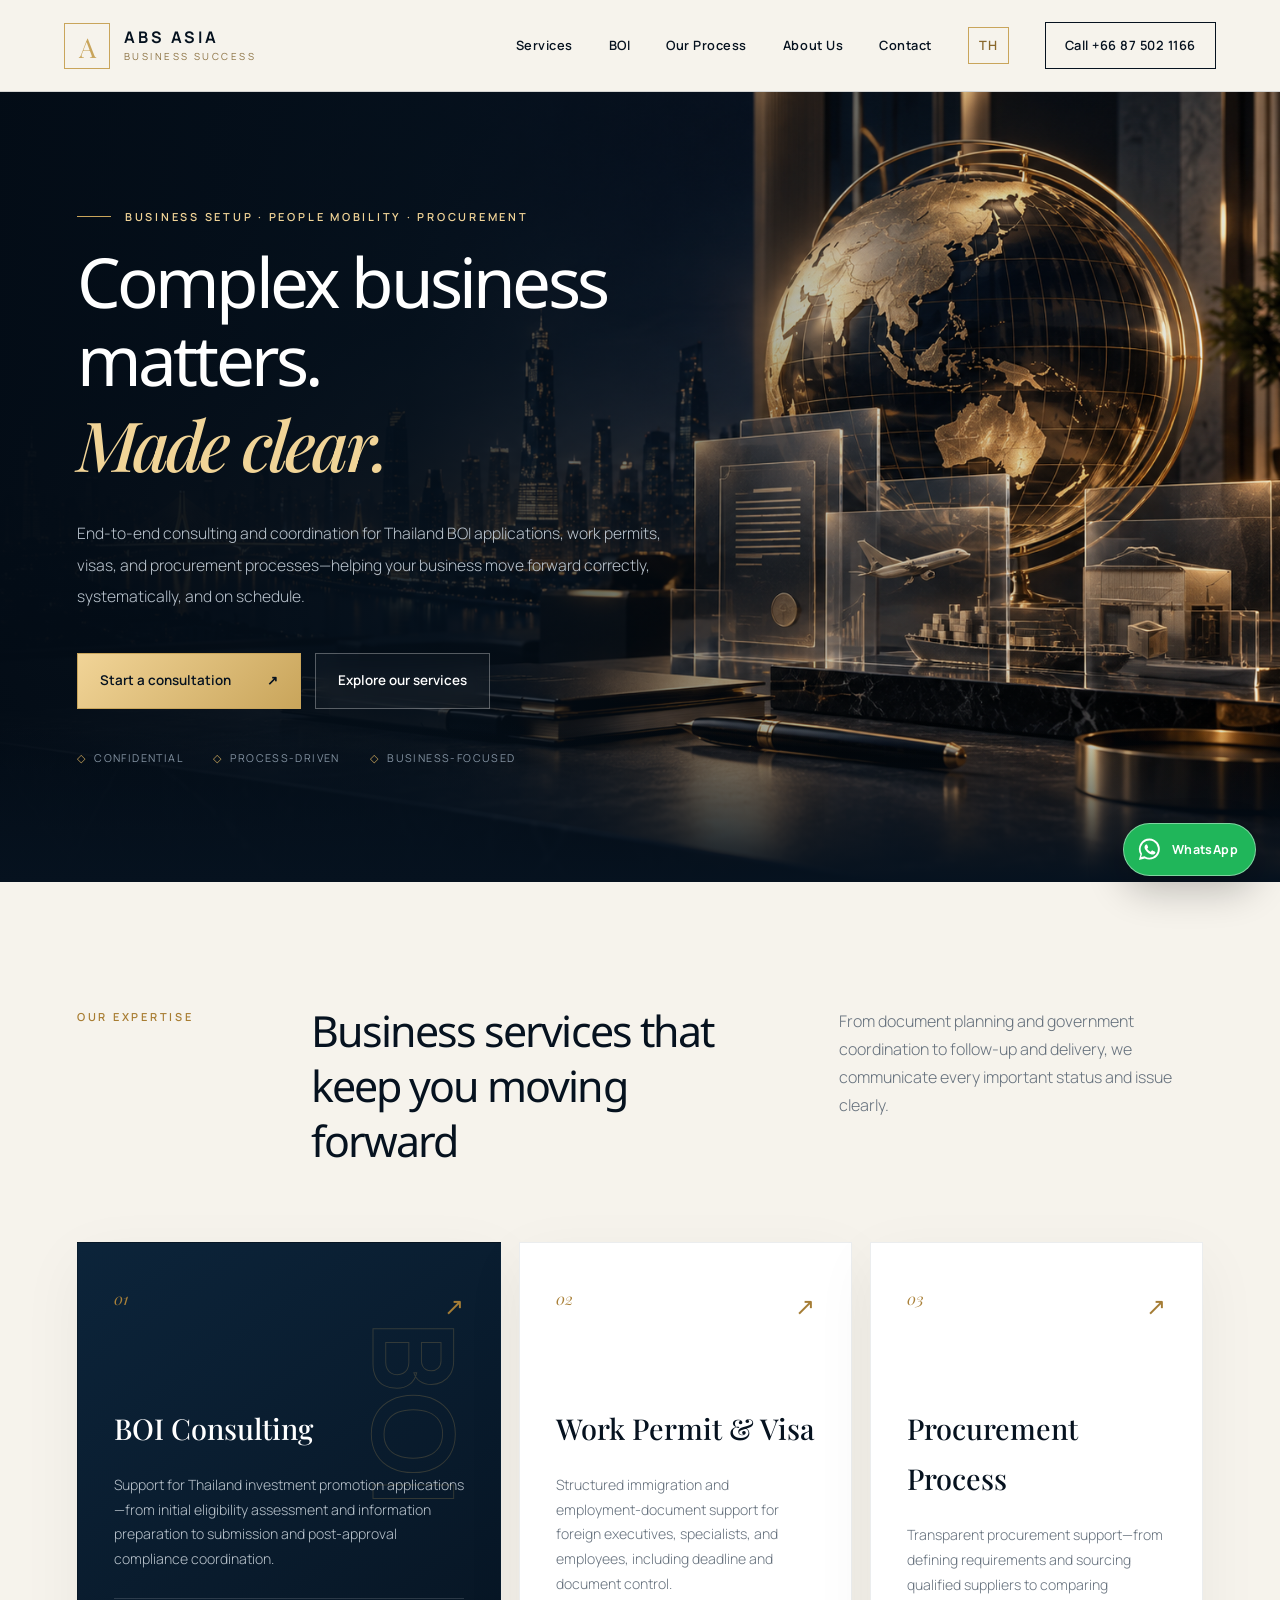
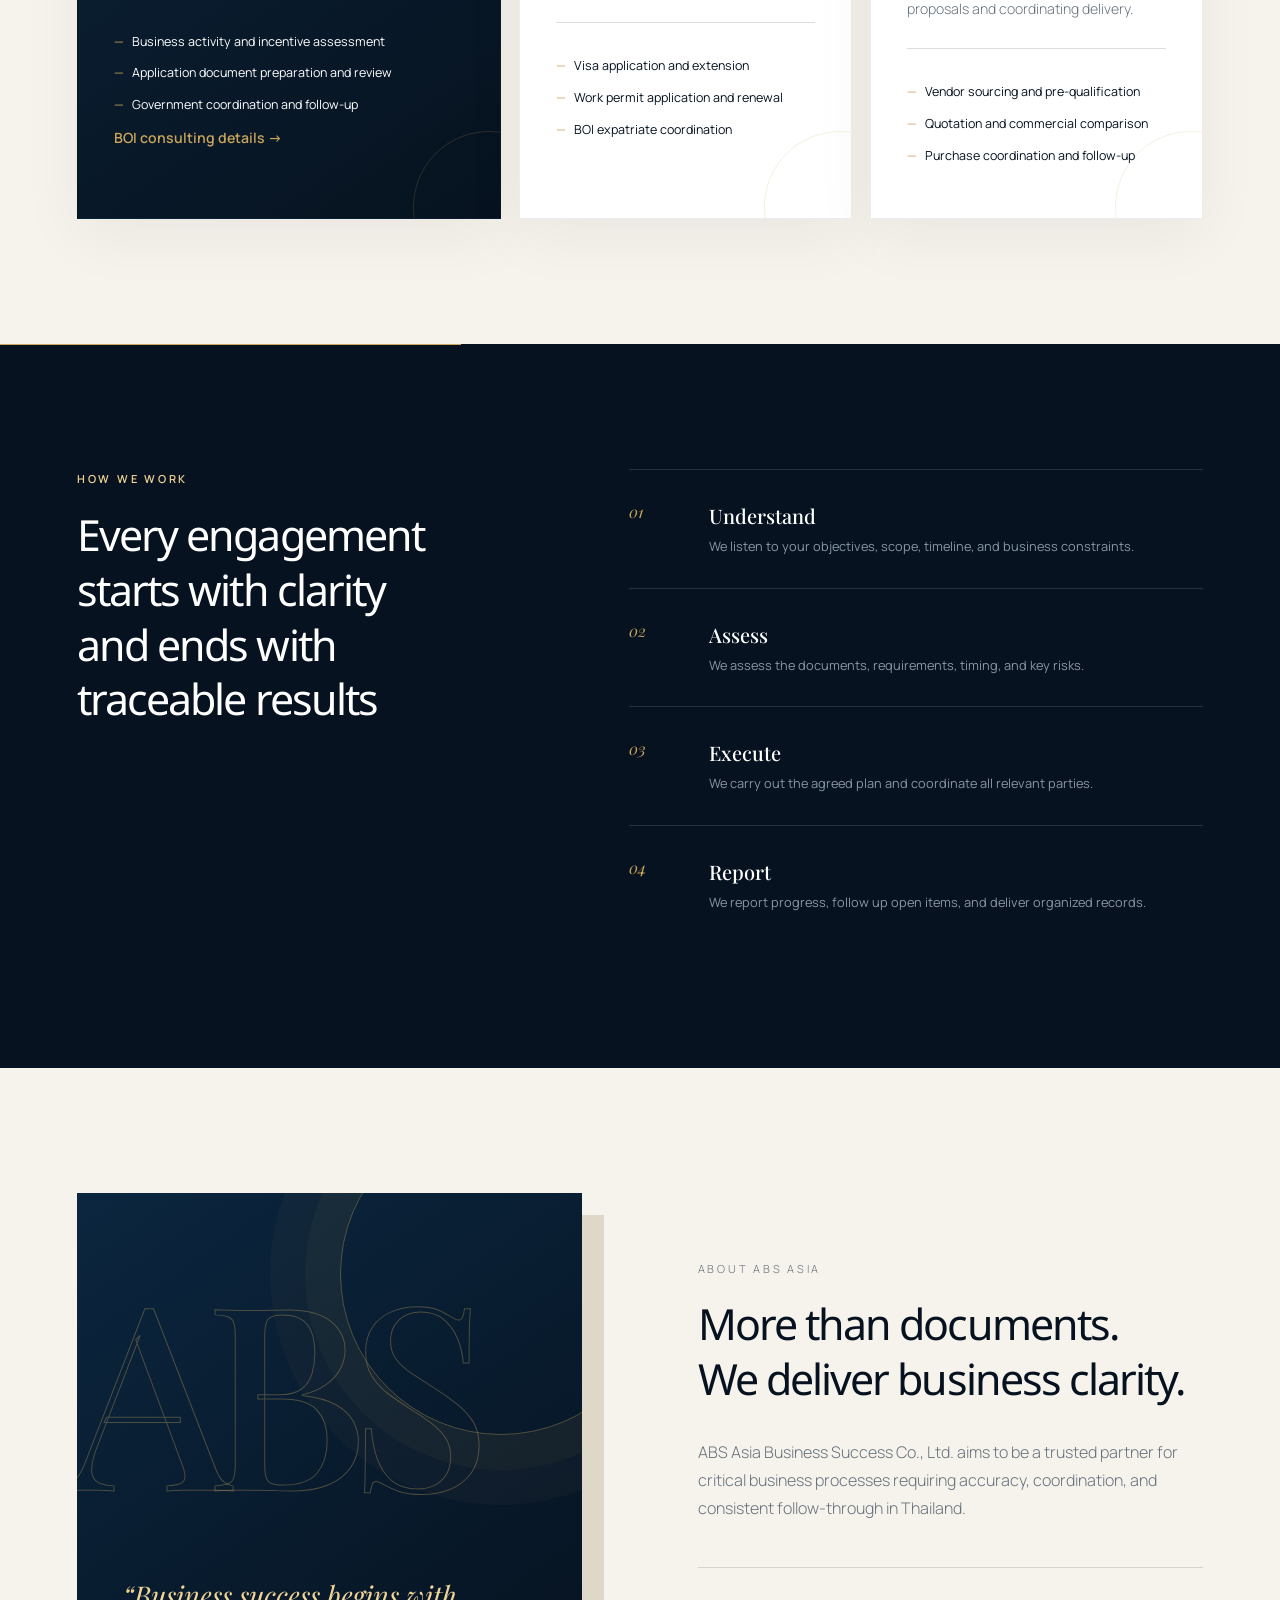
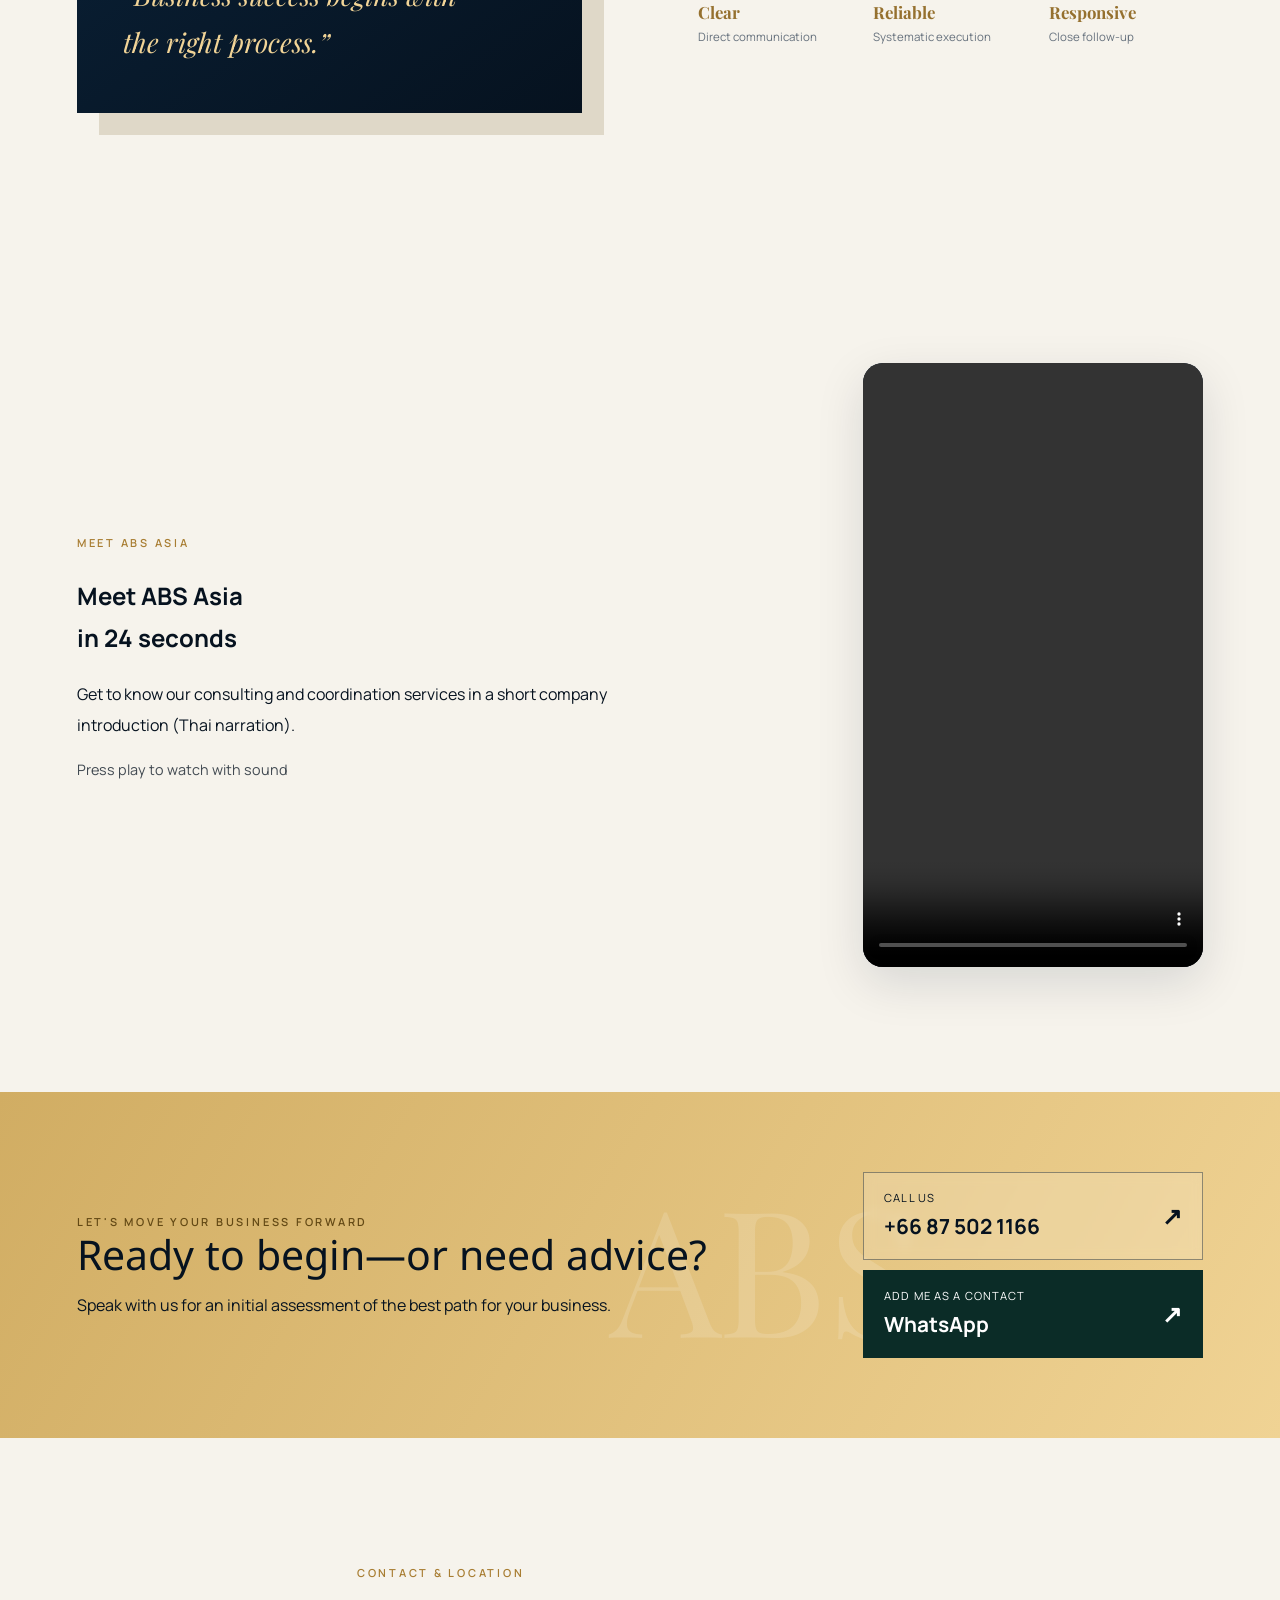
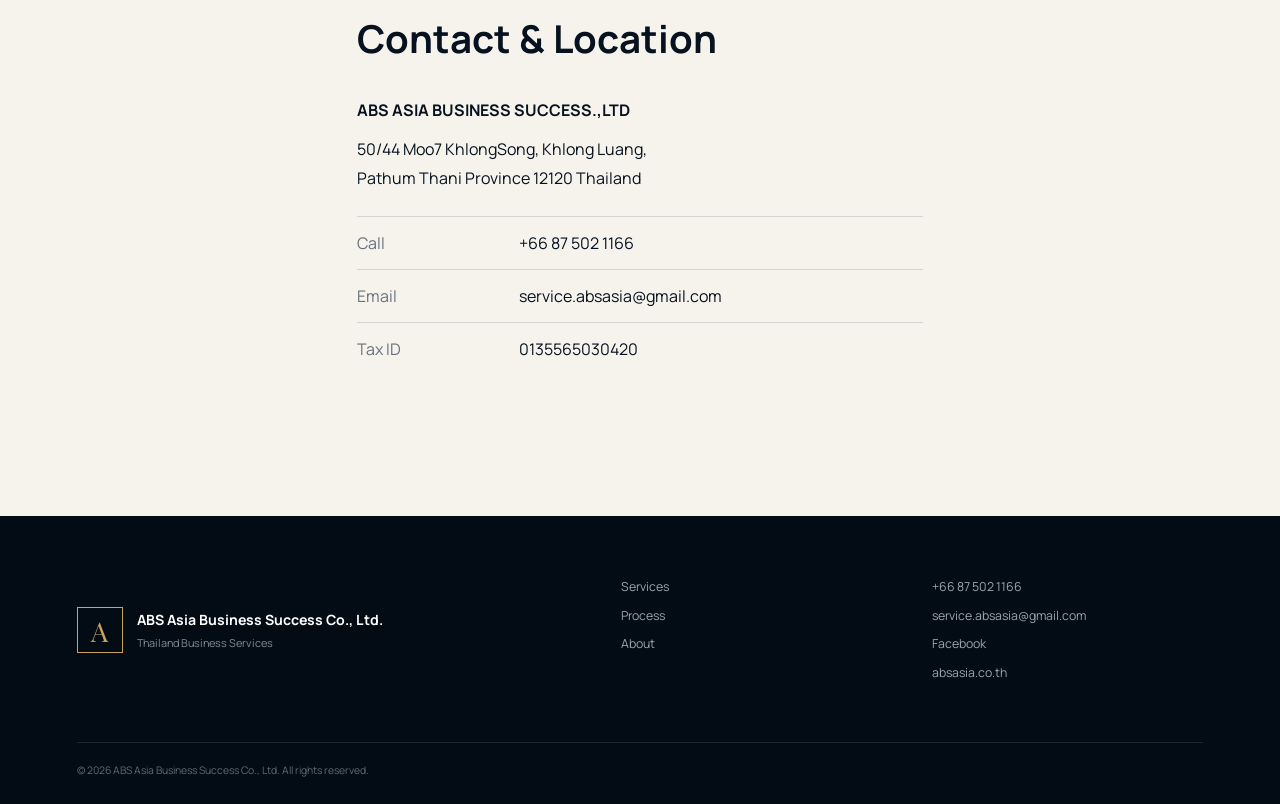
==== commit cd19ac34: "Link new Facebook Page in structured data and footer Co-Authored-By: Claude Sonnet 5.5 <noreply@anth" ====
--- a/index.html
+++ b/index.html
@@ -17,7 +17,7 @@
   <link href="https://fonts.googleapis.com/css2?family=Manrope:wght@400;500;600;700;800&family=Noto+Sans+Thai:wght@400;500;600;700&display=swap" rel="stylesheet">
   <link rel="stylesheet" href="styles.css" />
   <link rel="icon" type="image/svg+xml" href="data:image/svg+xml,%3Csvg xmlns='http://www.w3.org/2000/svg' viewBox='0 0 64 64'%3E%3Crect width='64' height='64' rx='14' fill='%23071a2e'/%3E%3Cpath d='M13 43 27 16h10l14 27H39l-2.7-6H26.6L24 43H13Zm17-15-1.7 4h6.3L33 28l-1.5-4L30 28Z' fill='%23e8b958'/%3E%3C/svg%3E" />
-  <script type="application/ld+json">{"@context":"https://schema.org","@type":"ProfessionalService","name":"ABS Asia Business Success Co., Ltd.","alternateName":"บริษัท เอบีเอสเอเชีย บิสซิเนส ซัคเซส จำกัด","url":"https://absasia.co.th/","email":"service.absasia@gmail.com","taxID":"0135565030420","address":{"@type":"PostalAddress","streetAddress":"50/44 Moo 7, Khlong Song","addressLocality":"Khlong Luang","addressRegion":"Pathum Thani","postalCode":"12120","addressCountry":"TH"},"telephone":"+66-87-502-1166","areaServed":"Thailand","availableLanguage":["Thai","English"],"sameAs":["https://wa.me/qr/I7UVEJA5YPVPB1"],"description":"ที่ปรึกษา BOI, Work Permit, Visa และ Procurement Process สำหรับธุรกิจในประเทศไทย","knowsAbout":["Thailand Board of Investment","Work Permit","Business Visa","Procurement Process"]}</script>
+  <script type="application/ld+json">{"@context":"https://schema.org","@type":"ProfessionalService","name":"ABS Asia Business Success Co., Ltd.","alternateName":"บริษัท เอบีเอสเอเชีย บิสซิเนส ซัคเซส จำกัด","url":"https://absasia.co.th/","email":"service.absasia@gmail.com","taxID":"0135565030420","address":{"@type":"PostalAddress","streetAddress":"50/44 Moo 7, Khlong Song","addressLocality":"Khlong Luang","addressRegion":"Pathum Thani","postalCode":"12120","addressCountry":"TH"},"telephone":"+66-87-502-1166","areaServed":"Thailand","availableLanguage":["Thai","English"],"sameAs":["https://wa.me/qr/I7UVEJA5YPVPB1","https://www.facebook.com/profile.php?id=61595025270076"],"description":"ที่ปรึกษา BOI, Work Permit, Visa และ Procurement Process สำหรับธุรกิจในประเทศไทย","knowsAbout":["Thailand Board of Investment","Work Permit","Business Visa","Procurement Process"]}</script>
 </head>
 <body>
   <header class="site-header">
@@ -160,7 +160,7 @@
   <footer>
     <div class="footer-brand"><span class="brand-mark">A</span><div><strong>ABS Asia Business Success Co., Ltd.</strong><small>บริษัท เอบีเอสเอเชีย บิสซิเนส ซัคเซส จำกัด</small></div></div>
     <div class="footer-links"><a href="#services">Services</a><a href="/boi">BOI</a><a href="#process">Process</a><a href="#about">About</a></div>
-    <div class="footer-meta"><a href="tel:0875021166">087 502 1166</a><a href="mailto:service.absasia@gmail.com">service.absasia@gmail.com</a><span>absasia.co.th</span></div>
+    <div class="footer-meta"><a href="tel:0875021166">087 502 1166</a><a href="mailto:service.absasia@gmail.com">service.absasia@gmail.com</a><a href="https://www.facebook.com/profile.php?id=61595025270076" target="_blank" rel="noopener noreferrer">Facebook</a><span>absasia.co.th</span></div>
     <p class="copyright">© <span id="year"></span> ABS Asia Business Success Co., Ltd. All rights reserved.</p>
   </footer>
   <a class="whatsapp-float" href="https://wa.me/qr/I7UVEJA5YPVPB1" target="_blank" rel="noopener noreferrer" aria-label="ติดต่อ ABS Asia ทาง WhatsApp">
--- a/styles.css
+++ b/styles.css
@@ -48,3 +48,18 @@
 @media(max-width:700px){.boi-grid{grid-template-columns:1fr}}
 .service-card .card-link{color:var(--gold);font-weight:600;text-decoration:none}
 .service-card .card-link:hover{text-decoration:underline}
+.boi-table{width:100%;border-collapse:collapse;margin:0 0 16px;background:var(--white)}
+.boi-table th,.boi-table td{text-align:left;padding:14px 18px;border:1px solid var(--line);vertical-align:top}
+.boi-table th{background:var(--ink);color:#fff;font-weight:600}
+.breadcrumb{font-size:.85rem;color:#9fb0c0;margin:0 0 18px}
+.breadcrumb a{color:var(--gold2)}
+.source-note{font-size:.9rem;color:var(--muted)}
+.source-note a{color:var(--gold)}
+.related-links a{display:inline-block;margin:6px 14px 0 0;font-weight:600}
+.boi-article section a{color:#8a6a1f}
+.boi-hub{display:grid;grid-template-columns:repeat(2,minmax(0,1fr));gap:20px;margin:0 0 20px}
+.boi-hub a{display:block;background:var(--white);border:1px solid var(--line);padding:22px 26px;text-decoration:none;color:var(--ink);transition:.2s}
+.boi-hub a:hover{border-color:var(--gold)}
+.boi-hub strong{display:block;margin-bottom:6px}
+.boi-hub span{font-size:.92rem;color:var(--muted)}
+@media(max-width:700px){.boi-hub{grid-template-columns:1fr}.boi-table th,.boi-table td{padding:10px 12px}}
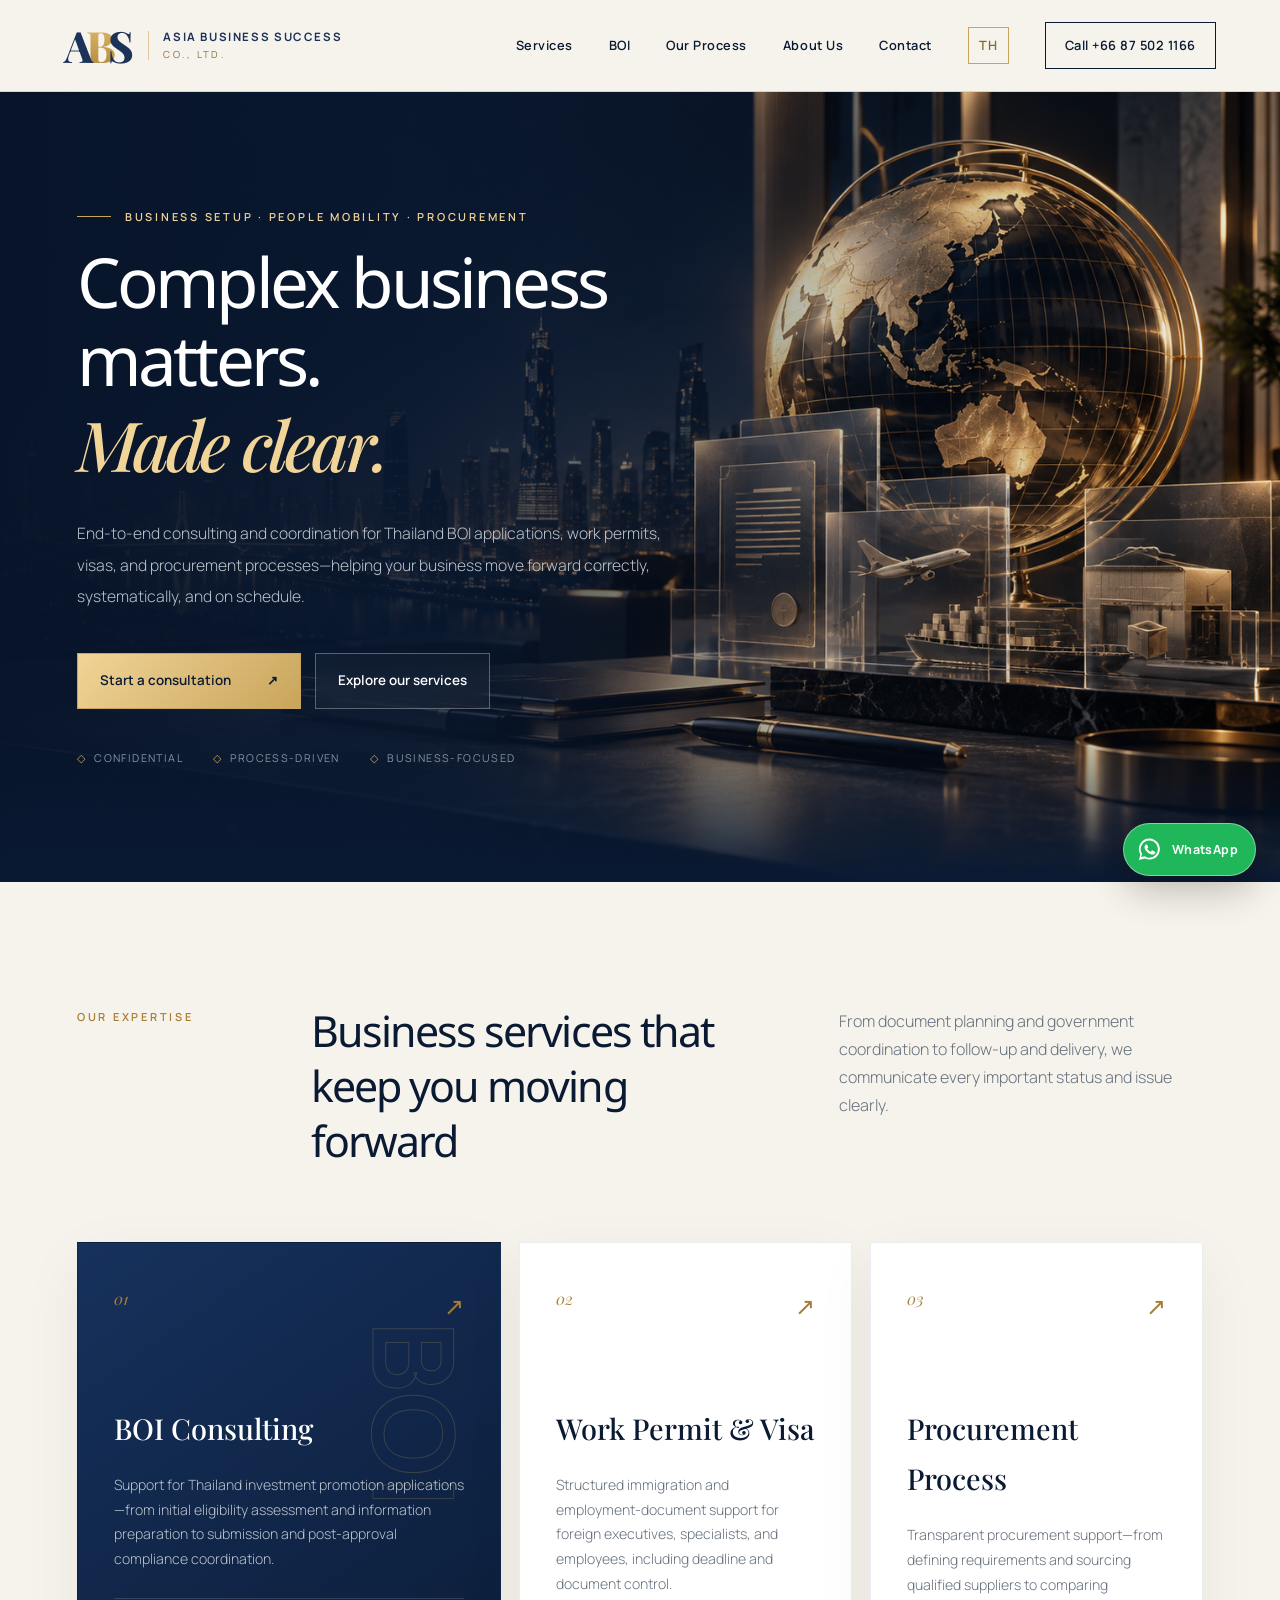
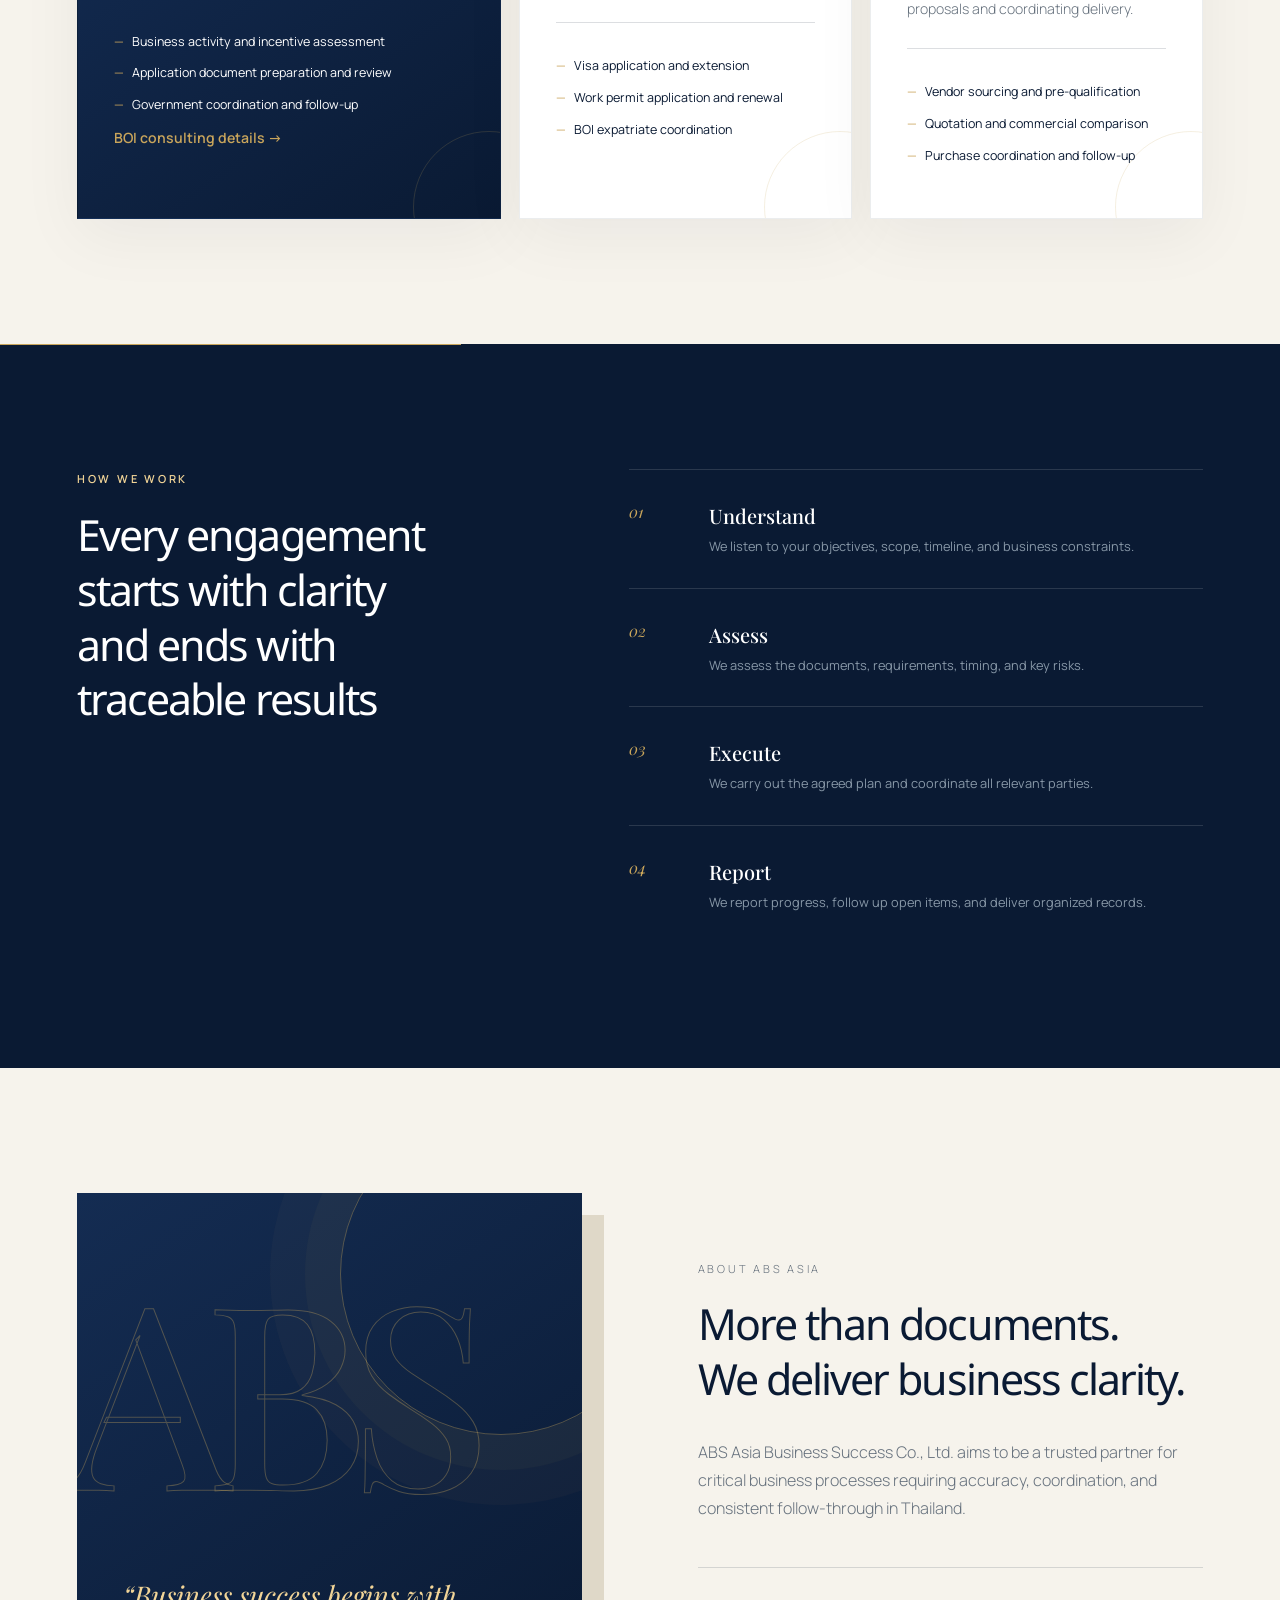
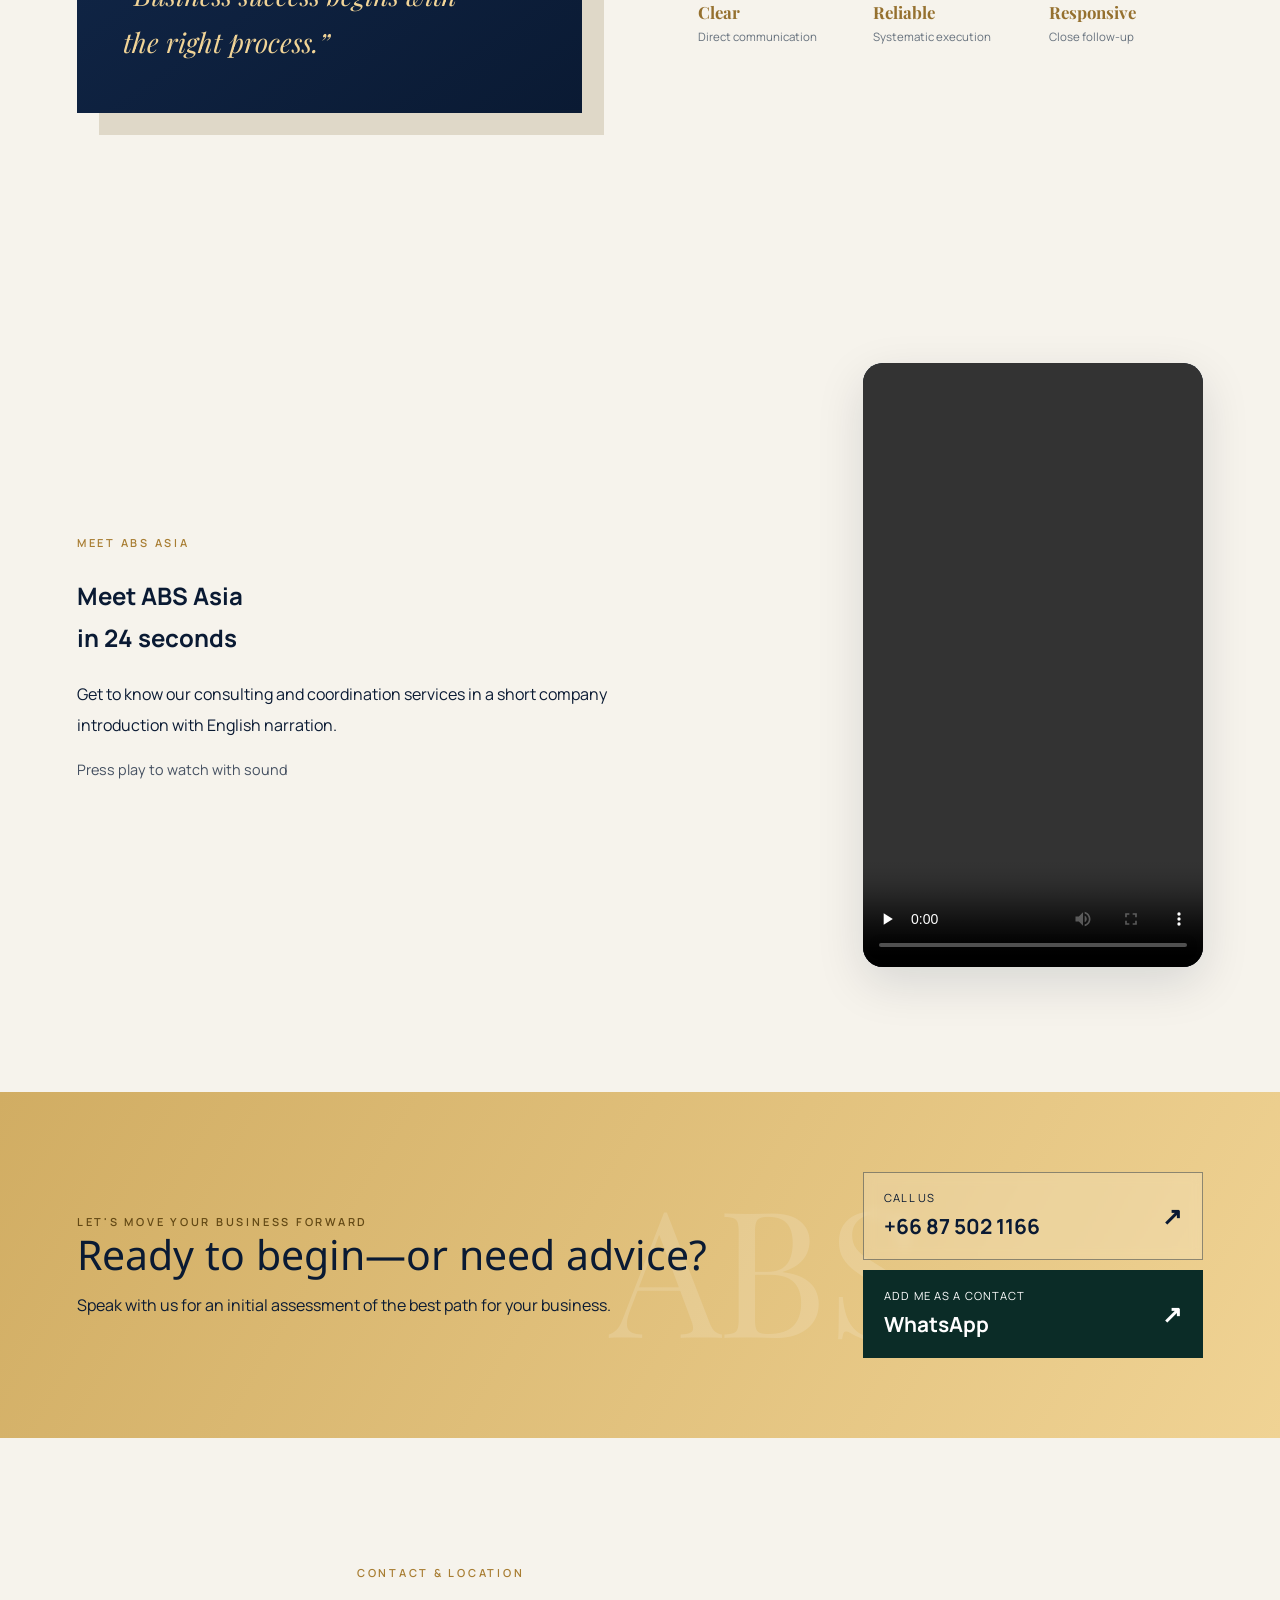
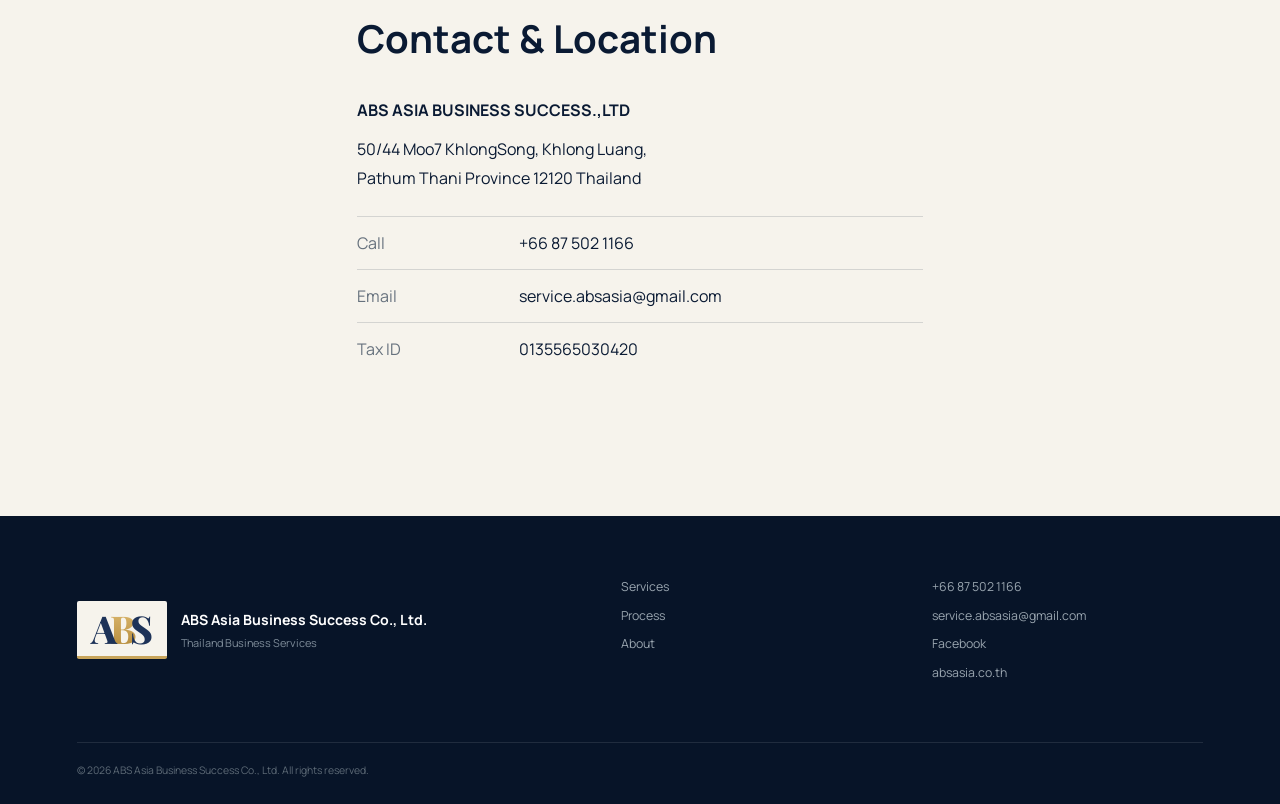
==== commit 02c9615a: "New navy and gold ABS logo, English intro video - Replace the "A" mark with an ABS lettermark (navy " ====
--- a/index.html
+++ b/index.html
@@ -22,8 +22,8 @@
 <body>
   <header class="site-header">
     <a class="brand" href="#top" aria-label="ABS Asia homepage">
-      <span class="brand-mark">A</span>
-      <span class="brand-copy"><strong>ABS ASIA</strong><small>BUSINESS SUCCESS</small></span>
+      <span class="abs-logo" aria-hidden="true"><i>A</i><i>B</i><i>S</i></span>
+      <span class="brand-copy"><strong>ASIA BUSINESS SUCCESS</strong><small>CO., LTD.</small></span>
     </a>
     <button class="menu-button" aria-expanded="false" aria-controls="main-nav">เมนู</button>
     <nav id="main-nav" aria-label="เมนูหลัก">
@@ -158,7 +158,7 @@
   </main>
 
   <footer>
-    <div class="footer-brand"><span class="brand-mark">A</span><div><strong>ABS Asia Business Success Co., Ltd.</strong><small>บริษัท เอบีเอสเอเชีย บิสซิเนส ซัคเซส จำกัด</small></div></div>
+    <div class="footer-brand"><span class="abs-logo" aria-hidden="true"><i>A</i><i>B</i><i>S</i></span><div><strong>ABS Asia Business Success Co., Ltd.</strong><small>บริษัท เอบีเอสเอเชีย บิสซิเนส ซัคเซส จำกัด</small></div></div>
     <div class="footer-links"><a href="#services">Services</a><a href="/boi">BOI</a><a href="#process">Process</a><a href="#about">About</a></div>
     <div class="footer-meta"><a href="tel:0875021166">087 502 1166</a><a href="mailto:service.absasia@gmail.com">service.absasia@gmail.com</a><a href="https://www.facebook.com/profile.php?id=61595025270076" target="_blank" rel="noopener noreferrer">Facebook</a><span>absasia.co.th</span></div>
     <p class="copyright">© <span id="year"></span> ABS Asia Business Success Co., Ltd. All rights reserved.</p>
--- a/styles.css
+++ b/styles.css
@@ -1,8 +1,8 @@
-@import url('https://fonts.googleapis.com/css2?family=Manrope:wght@400;500;600;700&family=Noto+Sans+Thai:wght@300;400;500;600;700&family=Playfair+Display:ital,wght@0,500;1,500&display=swap');
-:root{--ink:#06121f;--ink2:#0b1f33;--gold:#c9a55b;--gold2:#f1d497;--ivory:#f6f3ec;--paper:#ede9e0;--white:#fff;--muted:#66717d;--line:rgba(8,26,44,.14)}
-*{box-sizing:border-box}html{scroll-behavior:smooth}body{margin:0;background:var(--ivory);color:var(--ink);font-family:"Manrope","Noto Sans Thai",sans-serif;line-height:1.75}a{color:inherit;text-decoration:none}.site-header{height:92px;padding:0 clamp(24px,5vw,82px);display:flex;align-items:center;justify-content:space-between;background:rgba(246,243,236,.95);backdrop-filter:blur(18px);position:sticky;top:0;z-index:30;border-bottom:1px solid var(--line)}.brand,.footer-brand{display:flex;align-items:center;gap:14px}.brand-mark{width:46px;height:46px;border:1px solid var(--gold);color:var(--gold);display:grid;place-items:center;font-family:"Playfair Display",serif;font-size:1.7rem}.brand-copy{display:flex;flex-direction:column;line-height:1}.brand-copy strong{font-size:1rem;letter-spacing:.18em}.brand-copy small{font-size:.61rem;letter-spacing:.25em;color:#8b7140;margin-top:7px}.site-header nav{display:flex;align-items:center;gap:36px;font-size:.8rem;font-weight:600;letter-spacing:.04em}.site-header nav>a:not(.nav-contact){position:relative}.site-header nav>a:not(.nav-contact):after{content:"";position:absolute;left:0;right:100%;bottom:-9px;height:1px;background:var(--gold);transition:.3s}.site-header nav>a:hover:after{right:0}.nav-contact{border:1px solid var(--ink);padding:11px 19px}.menu-button{display:none}.hero{min-height:790px;position:relative;background:var(--ink);color:white;overflow:hidden}.hero:before{content:"";position:absolute;inset:0;background:linear-gradient(90deg,rgba(3,12,22,.98) 0%,rgba(4,15,26,.87) 32%,rgba(4,15,26,.22) 66%,rgba(4,15,26,.05) 100%),url('assets/abs-asia-luxury-hero.png') 58% center/cover no-repeat}.hero:after{content:"";position:absolute;inset:auto 0 0;height:160px;background:linear-gradient(transparent,var(--ink))}.hero-grid{max-width:1600px;margin:auto;min-height:790px;display:grid;grid-template-columns:1.05fr .95fr;align-items:center;padding:90px clamp(24px,6vw,96px);position:relative;z-index:2}.hero-copy{max-width:720px}.eyebrow{font-size:.69rem;font-weight:600;letter-spacing:.25em;color:#a87d32;margin:0 0 22px}.hero .eyebrow{color:var(--gold2);display:flex;align-items:center;gap:14px}.hero .eyebrow:before{content:"";width:34px;height:1px;background:var(--gold)}h1,h2,h3,p{margin-top:0}h1{font-family:"Noto Sans Thai",sans-serif;font-size:clamp(3.4rem,5.4vw,6.4rem);line-height:1.13;letter-spacing:-.055em;margin-bottom:28px;font-weight:400}h1 span{font-family:"Playfair Display","Noto Sans Thai",serif;color:var(--gold2);font-style:italic;font-weight:500}.lead{max-width:650px;color:#bac4ce;font-size:clamp(.98rem,1.14vw,1.14rem);font-weight:300;line-height:2}.hero-actions{display:flex;gap:14px;margin:40px 0}.button{min-height:56px;padding:15px 22px;font-weight:600;font-size:.84rem;display:inline-flex;align-items:center;justify-content:space-between;gap:36px;border:1px solid rgba(255,255,255,.3);transition:.25s}.button:hover{transform:translateY(-2px)}.button.primary{background:linear-gradient(135deg,var(--gold2),var(--gold));border-color:var(--gold);color:var(--ink)}.button.secondary{color:white;background:rgba(255,255,255,.03);backdrop-filter:blur(8px)}.trust-row{display:flex;gap:30px;color:#8594a3;font-size:.67rem;text-transform:uppercase;letter-spacing:.13em}.trust-row span:before{content:"◇";color:var(--gold);margin-right:8px}.hero-panel{display:none}.section{padding:125px clamp(24px,6vw,96px);max-width:1600px;margin:auto}.section-heading{display:grid;grid-template-columns:.42fr 1.15fr .9fr;gap:5vw;align-items:start;margin-bottom:70px}.section-heading h2,.process h2,.about h2{font-family:"Noto Sans Thai",sans-serif;font-size:clamp(2.35rem,3.35vw,4.2rem);line-height:1.28;letter-spacing:-.045em;font-weight:400;margin:0}.section-heading>p:last-child,.about-copy>p{color:var(--muted);font-weight:300}.service-cards{display:grid;grid-template-columns:1.12fr .88fr .88fr;gap:18px}.service-card{background:#fff;padding:42px 36px;min-height:500px;position:relative;border:1px solid rgba(8,26,44,.08);box-shadow:0 18px 60px rgba(8,26,44,.05);overflow:hidden;transition:.3s}.service-card:hover{transform:translateY(-6px);box-shadow:0 28px 70px rgba(8,26,44,.1)}.service-card:after{content:"";position:absolute;width:150px;height:150px;border:1px solid rgba(201,165,91,.18);border-radius:50%;right:-65px;bottom:-65px}.service-card.featured{background:linear-gradient(145deg,#0c243a,var(--ink));color:white}.service-card.featured:before{content:"BOI";position:absolute;right:-8px;top:115px;font-size:7rem;line-height:1;color:transparent;-webkit-text-stroke:1px rgba(201,165,91,.22);font-weight:700;transform:rotate(90deg)}.card-number{font-family:"Playfair Display",serif;font-style:italic;font-size:1rem;color:#aa813a}.card-icon{float:right;color:#a57d36;font-size:1.5rem}.service-card h3{font-family:"Playfair Display","Noto Sans Thai",serif;font-size:1.8rem;font-weight:500;margin:90px 0 20px}.service-card p{font-size:.88rem;color:var(--muted);font-weight:300}.service-card.featured p{color:#b9c3cc}.service-card ul{padding:22px 0 0;margin:26px 0 0;list-style:none;border-top:1px solid var(--line);font-size:.78rem;position:relative;z-index:2}.service-card.featured ul{border-color:rgba(255,255,255,.14)}.service-card li{margin:10px 0;padding-left:18px;position:relative}.service-card li:before{content:"—";color:var(--gold);position:absolute;left:0}.process{background:var(--ink);color:white;max-width:none;display:grid;grid-template-columns:.85fr 1.15fr;gap:10vw;position:relative}.process:before{content:"";position:absolute;left:0;top:0;width:36%;height:1px;background:var(--gold)}.process-intro{padding-left:max(0px,calc((100vw - 1420px)/2))}.process-intro .eyebrow{color:var(--gold2)}.steps{list-style:none;padding:0;margin:0}.steps li{display:grid;grid-template-columns:56px 1fr;gap:24px;padding:28px 0;border-top:1px solid rgba(255,255,255,.13);transition:.25s}.steps li:hover{padding-left:10px;border-color:var(--gold)}.steps li>span{font-family:"Playfair Display",serif;color:var(--gold);font-size:1rem;font-style:italic}.steps strong{font-family:"Playfair Display",serif;font-size:1.25rem;font-weight:500}.steps p{font-size:.8rem;color:#8797a7;margin:2px 0}.about{display:grid;grid-template-columns:1fr 1fr;gap:9vw;align-items:center}.about-visual{height:520px;background:linear-gradient(145deg,#0b263f,#06121f);position:relative;overflow:hidden;display:flex;align-items:flex-end;padding:46px;box-shadow:22px 22px 0 #dfd8c8}.about-visual:after{content:"";position:absolute;width:320px;height:320px;border:1px solid rgba(201,165,91,.38);border-radius:50%;right:-80px;top:-80px;box-shadow:0 0 0 35px rgba(201,165,91,.04),0 0 0 70px rgba(201,165,91,.03)}.outline-text{font-family:"Playfair Display",serif;font-size:16rem;font-weight:500;line-height:.8;color:transparent;-webkit-text-stroke:1px rgba(201,165,91,.35);position:absolute;top:90px;left:-10px;letter-spacing:-.08em}.quote{position:relative;color:var(--gold2);font-family:"Playfair Display",serif;font-style:italic;font-size:1.7rem;max-width:350px;z-index:2}.about-copy h2{margin-bottom:28px}.values{display:grid;grid-template-columns:repeat(3,1fr);gap:22px;margin-top:45px;padding-top:30px;border-top:1px solid var(--line)}.values div{display:flex;flex-direction:column}.values strong{font-family:"Playfair Display",serif;font-size:1.05rem;color:#95702e}.values span{color:var(--muted);font-size:.72rem}.contact{background:linear-gradient(120deg,#d1ad63,#f0d394);color:var(--ink);padding:80px clamp(24px,6vw,96px);display:flex;align-items:center;justify-content:space-between;gap:40px;position:relative;overflow:hidden}.contact:after{content:"ABS";position:absolute;right:28%;font-family:"Playfair Display",serif;font-size:11rem;color:rgba(255,255,255,.15);line-height:1}.contact>div,.contact-button{position:relative;z-index:2}.contact .eyebrow{color:#634915}.contact h2{font-family:"Noto Sans Thai";font-size:clamp(2.2rem,3.2vw,4rem);font-weight:400;margin-bottom:6px;line-height:1.3}.contact p{margin-bottom:0}.contact-button{min-width:330px;border:1px solid rgba(7,26,46,.42);background:rgba(255,255,255,.17);backdrop-filter:blur(6px);padding:18px 22px;display:grid;grid-template-columns:1fr auto;align-items:center}.contact-button span{font-size:.7rem;letter-spacing:.1em}.contact-button strong{font-size:1.3rem;grid-column:1}.contact-button b{grid-column:2;grid-row:1/3;font-size:1.5rem}footer{background:#030c15;color:white;padding:60px clamp(24px,6vw,96px) 25px;display:grid;grid-template-columns:1.3fr .7fr .7fr;gap:40px}.footer-brand>div{display:flex;flex-direction:column}.footer-brand strong{font-size:.88rem}.footer-brand small{color:#7f8d9a;font-size:.68rem}.footer-links,.footer-meta{display:flex;flex-direction:column;gap:7px;font-size:.77rem;color:#9aa6b0}.copyright{grid-column:1/-1;border-top:1px solid rgba(255,255,255,.1);padding-top:18px;margin:18px 0 0;color:#5e6b77;font-size:.65rem}
-@media(max-width:950px){.site-header{height:74px}.menu-button{display:block;background:none;border:1px solid var(--line);padding:8px 13px}.site-header nav{display:none;position:absolute;top:74px;left:0;right:0;background:var(--ivory);padding:25px;flex-direction:column;align-items:stretch;gap:18px}.site-header nav.open{display:flex}.hero,.hero-grid{min-height:760px}.hero:before{background:linear-gradient(90deg,rgba(3,12,22,.97),rgba(4,15,26,.64)),url('assets/abs-asia-luxury-hero.png') 64% center/cover no-repeat}.hero-grid{grid-template-columns:1fr}.section-heading{grid-template-columns:1fr}.service-cards{grid-template-columns:1fr}.service-card{min-height:0}.process{grid-template-columns:1fr}.about{grid-template-columns:1fr}.contact{align-items:flex-start;flex-direction:column}.contact-button{width:100%}footer{grid-template-columns:1fr 1fr}.footer-brand{grid-column:1/-1}}
-@media(max-width:560px){.brand-copy small{display:none}.hero,.hero-grid{min-height:720px}h1{font-size:3rem}.hero-actions{flex-direction:column}.trust-row{flex-wrap:wrap;gap:8px 15px}.section{padding-top:82px;padding-bottom:82px}.about-visual{height:360px;box-shadow:12px 12px 0 #dfd8c8}.outline-text{font-size:10rem}.values{grid-template-columns:1fr}.contact-button{min-width:0}footer{grid-template-columns:1fr}}
+@import url('https://fonts.googleapis.com/css2?family=Manrope:wght@400;500;600;700&family=Noto+Sans+Thai:wght@300;400;500;600;700&family=Playfair+Display:ital,wght@0,500;0,700;0,800;1,500&display=swap');
+:root{--ink:#0a1a33;--ink2:#12284a;--navy:#1d3258;--gold:#c9a55b;--gold2:#f1d497;--ivory:#f6f3ec;--paper:#ede9e0;--white:#fff;--muted:#66717d;--line:rgba(8,26,44,.14)}
+*{box-sizing:border-box}html{scroll-behavior:smooth}body{margin:0;background:var(--ivory);color:var(--ink);font-family:"Manrope","Noto Sans Thai",sans-serif;line-height:1.75}a{color:inherit;text-decoration:none}.site-header{height:92px;padding:0 clamp(24px,5vw,82px);display:flex;align-items:center;justify-content:space-between;background:rgba(246,243,236,.95);backdrop-filter:blur(18px);position:sticky;top:0;z-index:30;border-bottom:1px solid var(--line)}.brand,.footer-brand{display:flex;align-items:center;gap:14px}.abs-logo{display:inline-flex;align-items:center;font-family:"Playfair Display",Georgia,serif;font-weight:800;font-style:normal;line-height:1;font-size:2.7rem;flex-shrink:0;user-select:none}.abs-logo i{display:block;position:relative;font-style:normal}.abs-logo i:first-child,.abs-logo i:last-child{color:var(--navy);z-index:2}.abs-logo i:nth-child(2){color:var(--gold);background:linear-gradient(180deg,#dcb86e 0%,#b58b3c 100%);-webkit-background-clip:text;background-clip:text;-webkit-text-fill-color:transparent;margin-inline:-.17em;z-index:1}footer .abs-logo{background:var(--ivory);padding:8px 14px;border-bottom:3px solid var(--gold);border-radius:2px;font-size:2.4rem}.brand-copy{display:flex;flex-direction:column;line-height:1;border-left:1px solid rgba(201,165,91,.55);padding-left:14px}.brand-copy strong{font-size:.72rem;letter-spacing:.14em;color:var(--navy)}.brand-copy small{font-size:.61rem;letter-spacing:.25em;color:#8b7140;margin-top:7px}.site-header nav{display:flex;align-items:center;gap:36px;font-size:.8rem;font-weight:600;letter-spacing:.04em}.site-header nav>a:not(.nav-contact){position:relative}.site-header nav>a:not(.nav-contact):after{content:"";position:absolute;left:0;right:100%;bottom:-9px;height:1px;background:var(--gold);transition:.3s}.site-header nav>a:hover:after{right:0}.nav-contact{border:1px solid var(--ink);padding:11px 19px}.menu-button{display:none}.hero{min-height:790px;position:relative;background:var(--ink);color:white;overflow:hidden}.hero:before{content:"";position:absolute;inset:0;background:linear-gradient(90deg,rgba(7,20,42,.98) 0%,rgba(9,24,48,.87) 32%,rgba(9,24,48,.22) 66%,rgba(9,24,48,.05) 100%),url('assets/abs-asia-luxury-hero.png') 58% center/cover no-repeat}.hero:after{content:"";position:absolute;inset:auto 0 0;height:160px;background:linear-gradient(transparent,var(--ink))}.hero-grid{max-width:1600px;margin:auto;min-height:790px;display:grid;grid-template-columns:1.05fr .95fr;align-items:center;padding:90px clamp(24px,6vw,96px);position:relative;z-index:2}.hero-copy{max-width:720px}.eyebrow{font-size:.69rem;font-weight:600;letter-spacing:.25em;color:#a87d32;margin:0 0 22px}.hero .eyebrow{color:var(--gold2);display:flex;align-items:center;gap:14px}.hero .eyebrow:before{content:"";width:34px;height:1px;background:var(--gold)}h1,h2,h3,p{margin-top:0}h1{font-family:"Noto Sans Thai",sans-serif;font-size:clamp(3.4rem,5.4vw,6.4rem);line-height:1.13;letter-spacing:-.055em;margin-bottom:28px;font-weight:400}h1 span{font-family:"Playfair Display","Noto Sans Thai",serif;color:var(--gold2);font-style:italic;font-weight:500}.lead{max-width:650px;color:#bac4ce;font-size:clamp(.98rem,1.14vw,1.14rem);font-weight:300;line-height:2}.hero-actions{display:flex;gap:14px;margin:40px 0}.button{min-height:56px;padding:15px 22px;font-weight:600;font-size:.84rem;display:inline-flex;align-items:center;justify-content:space-between;gap:36px;border:1px solid rgba(255,255,255,.3);transition:.25s}.button:hover{transform:translateY(-2px)}.button.primary{background:linear-gradient(135deg,var(--gold2),var(--gold));border-color:var(--gold);color:var(--ink)}.button.secondary{color:white;background:rgba(255,255,255,.03);backdrop-filter:blur(8px)}.trust-row{display:flex;gap:30px;color:#8594a3;font-size:.67rem;text-transform:uppercase;letter-spacing:.13em}.trust-row span:before{content:"◇";color:var(--gold);margin-right:8px}.hero-panel{display:none}.section{padding:125px clamp(24px,6vw,96px);max-width:1600px;margin:auto}.section-heading{display:grid;grid-template-columns:.42fr 1.15fr .9fr;gap:5vw;align-items:start;margin-bottom:70px}.section-heading h2,.process h2,.about h2{font-family:"Noto Sans Thai",sans-serif;font-size:clamp(2.35rem,3.35vw,4.2rem);line-height:1.28;letter-spacing:-.045em;font-weight:400;margin:0}.section-heading>p:last-child,.about-copy>p{color:var(--muted);font-weight:300}.service-cards{display:grid;grid-template-columns:1.12fr .88fr .88fr;gap:18px}.service-card{background:#fff;padding:42px 36px;min-height:500px;position:relative;border:1px solid rgba(8,26,44,.08);box-shadow:0 18px 60px rgba(8,26,44,.05);overflow:hidden;transition:.3s}.service-card:hover{transform:translateY(-6px);box-shadow:0 28px 70px rgba(8,26,44,.1)}.service-card:after{content:"";position:absolute;width:150px;height:150px;border:1px solid rgba(201,165,91,.18);border-radius:50%;right:-65px;bottom:-65px}.service-card.featured{background:linear-gradient(145deg,#16315c,var(--ink));color:white}.service-card.featured:before{content:"BOI";position:absolute;right:-8px;top:115px;font-size:7rem;line-height:1;color:transparent;-webkit-text-stroke:1px rgba(201,165,91,.22);font-weight:700;transform:rotate(90deg)}.card-number{font-family:"Playfair Display",serif;font-style:italic;font-size:1rem;color:#aa813a}.card-icon{float:right;color:#a57d36;font-size:1.5rem}.service-card h3{font-family:"Playfair Display","Noto Sans Thai",serif;font-size:1.8rem;font-weight:500;margin:90px 0 20px}.service-card p{font-size:.88rem;color:var(--muted);font-weight:300}.service-card.featured p{color:#b9c3cc}.service-card ul{padding:22px 0 0;margin:26px 0 0;list-style:none;border-top:1px solid var(--line);font-size:.78rem;position:relative;z-index:2}.service-card.featured ul{border-color:rgba(255,255,255,.14)}.service-card li{margin:10px 0;padding-left:18px;position:relative}.service-card li:before{content:"—";color:var(--gold);position:absolute;left:0}.process{background:var(--ink);color:white;max-width:none;display:grid;grid-template-columns:.85fr 1.15fr;gap:10vw;position:relative}.process:before{content:"";position:absolute;left:0;top:0;width:36%;height:1px;background:var(--gold)}.process-intro{padding-left:max(0px,calc((100vw - 1420px)/2))}.process-intro .eyebrow{color:var(--gold2)}.steps{list-style:none;padding:0;margin:0}.steps li{display:grid;grid-template-columns:56px 1fr;gap:24px;padding:28px 0;border-top:1px solid rgba(255,255,255,.13);transition:.25s}.steps li:hover{padding-left:10px;border-color:var(--gold)}.steps li>span{font-family:"Playfair Display",serif;color:var(--gold);font-size:1rem;font-style:italic}.steps strong{font-family:"Playfair Display",serif;font-size:1.25rem;font-weight:500}.steps p{font-size:.8rem;color:#8797a7;margin:2px 0}.about{display:grid;grid-template-columns:1fr 1fr;gap:9vw;align-items:center}.about-visual{height:520px;background:linear-gradient(145deg,#142c52,#0a1a33);position:relative;overflow:hidden;display:flex;align-items:flex-end;padding:46px;box-shadow:22px 22px 0 #dfd8c8}.about-visual:after{content:"";position:absolute;width:320px;height:320px;border:1px solid rgba(201,165,91,.38);border-radius:50%;right:-80px;top:-80px;box-shadow:0 0 0 35px rgba(201,165,91,.04),0 0 0 70px rgba(201,165,91,.03)}.outline-text{font-family:"Playfair Display",serif;font-size:16rem;font-weight:500;line-height:.8;color:transparent;-webkit-text-stroke:1px rgba(201,165,91,.35);position:absolute;top:90px;left:-10px;letter-spacing:-.08em}.quote{position:relative;color:var(--gold2);font-family:"Playfair Display",serif;font-style:italic;font-size:1.7rem;max-width:350px;z-index:2}.about-copy h2{margin-bottom:28px}.values{display:grid;grid-template-columns:repeat(3,1fr);gap:22px;margin-top:45px;padding-top:30px;border-top:1px solid var(--line)}.values div{display:flex;flex-direction:column}.values strong{font-family:"Playfair Display",serif;font-size:1.05rem;color:#95702e}.values span{color:var(--muted);font-size:.72rem}.contact{background:linear-gradient(120deg,#d1ad63,#f0d394);color:var(--ink);padding:80px clamp(24px,6vw,96px);display:flex;align-items:center;justify-content:space-between;gap:40px;position:relative;overflow:hidden}.contact:after{content:"ABS";position:absolute;right:28%;font-family:"Playfair Display",serif;font-size:11rem;color:rgba(255,255,255,.15);line-height:1}.contact>div,.contact-button{position:relative;z-index:2}.contact .eyebrow{color:#634915}.contact h2{font-family:"Noto Sans Thai";font-size:clamp(2.2rem,3.2vw,4rem);font-weight:400;margin-bottom:6px;line-height:1.3}.contact p{margin-bottom:0}.contact-button{min-width:330px;border:1px solid rgba(7,26,46,.42);background:rgba(255,255,255,.17);backdrop-filter:blur(6px);padding:18px 22px;display:grid;grid-template-columns:1fr auto;align-items:center}.contact-button span{font-size:.7rem;letter-spacing:.1em}.contact-button strong{font-size:1.3rem;grid-column:1}.contact-button b{grid-column:2;grid-row:1/3;font-size:1.5rem}footer{background:#071428;color:white;padding:60px clamp(24px,6vw,96px) 25px;display:grid;grid-template-columns:1.3fr .7fr .7fr;gap:40px}.footer-brand>div{display:flex;flex-direction:column}.footer-brand strong{font-size:.88rem}.footer-brand small{color:#7f8d9a;font-size:.68rem}.footer-links,.footer-meta{display:flex;flex-direction:column;gap:7px;font-size:.77rem;color:#9aa6b0}.copyright{grid-column:1/-1;border-top:1px solid rgba(255,255,255,.1);padding-top:18px;margin:18px 0 0;color:#5e6b77;font-size:.65rem}
+@media(max-width:950px){.site-header{height:74px}.menu-button{display:block;background:none;border:1px solid var(--line);padding:8px 13px}.site-header nav{display:none;position:absolute;top:74px;left:0;right:0;background:var(--ivory);padding:25px;flex-direction:column;align-items:stretch;gap:18px}.site-header nav.open{display:flex}.hero,.hero-grid{min-height:760px}.hero:before{background:linear-gradient(90deg,rgba(7,20,42,.97),rgba(9,24,48,.64)),url('assets/abs-asia-luxury-hero.png') 64% center/cover no-repeat}.hero-grid{grid-template-columns:1fr}.section-heading{grid-template-columns:1fr}.service-cards{grid-template-columns:1fr}.service-card{min-height:0}.process{grid-template-columns:1fr}.about{grid-template-columns:1fr}.contact{align-items:flex-start;flex-direction:column}.contact-button{width:100%}footer{grid-template-columns:1fr 1fr}.footer-brand{grid-column:1/-1}}
+@media(max-width:560px){.brand-copy small{display:none}.brand-copy strong{font-size:.6rem;letter-spacing:.1em}.abs-logo{font-size:2.3rem}.hero,.hero-grid{min-height:720px}h1{font-size:3rem}.hero-actions{flex-direction:column}.trust-row{flex-wrap:wrap;gap:8px 15px}.section{padding-top:82px;padding-bottom:82px}.about-visual{height:360px;box-shadow:12px 12px 0 #dfd8c8}.outline-text{font-size:10rem}.values{grid-template-columns:1fr}.contact-button{min-width:0}footer{grid-template-columns:1fr}}
 @media(prefers-reduced-motion:reduce){html{scroll-behavior:auto}*{transition:none!important}}
 .contact-actions{position:relative;z-index:2;display:flex;flex-direction:column;gap:10px;min-width:340px}.contact-actions .contact-button{width:100%;min-width:0;padding:15px 20px}.whatsapp-contact{background:#0b2c27;color:#fff;border-color:#0b2c27}.whatsapp-float{position:fixed;right:24px;bottom:24px;z-index:40;background:#20b65a;color:#fff;border:1px solid rgba(255,255,255,.42);box-shadow:0 14px 38px rgba(0,0,0,.24);border-radius:999px;display:flex;align-items:center;gap:9px;padding:12px 17px 12px 12px;font-size:.78rem;font-weight:700;letter-spacing:.03em;transition:.25s}.whatsapp-float:hover{transform:translateY(-3px);background:#159a48}.whatsapp-float svg{width:27px;height:27px;fill:#fff}@media(max-width:950px){.contact-actions{width:100%;min-width:0}}@media(max-width:560px){.whatsapp-float{right:14px;bottom:14px;padding:11px}.whatsapp-float span{display:none}}
 .language-switch{border:1px solid var(--gold);color:#8a682b;padding:6px 10px;letter-spacing:.08em}
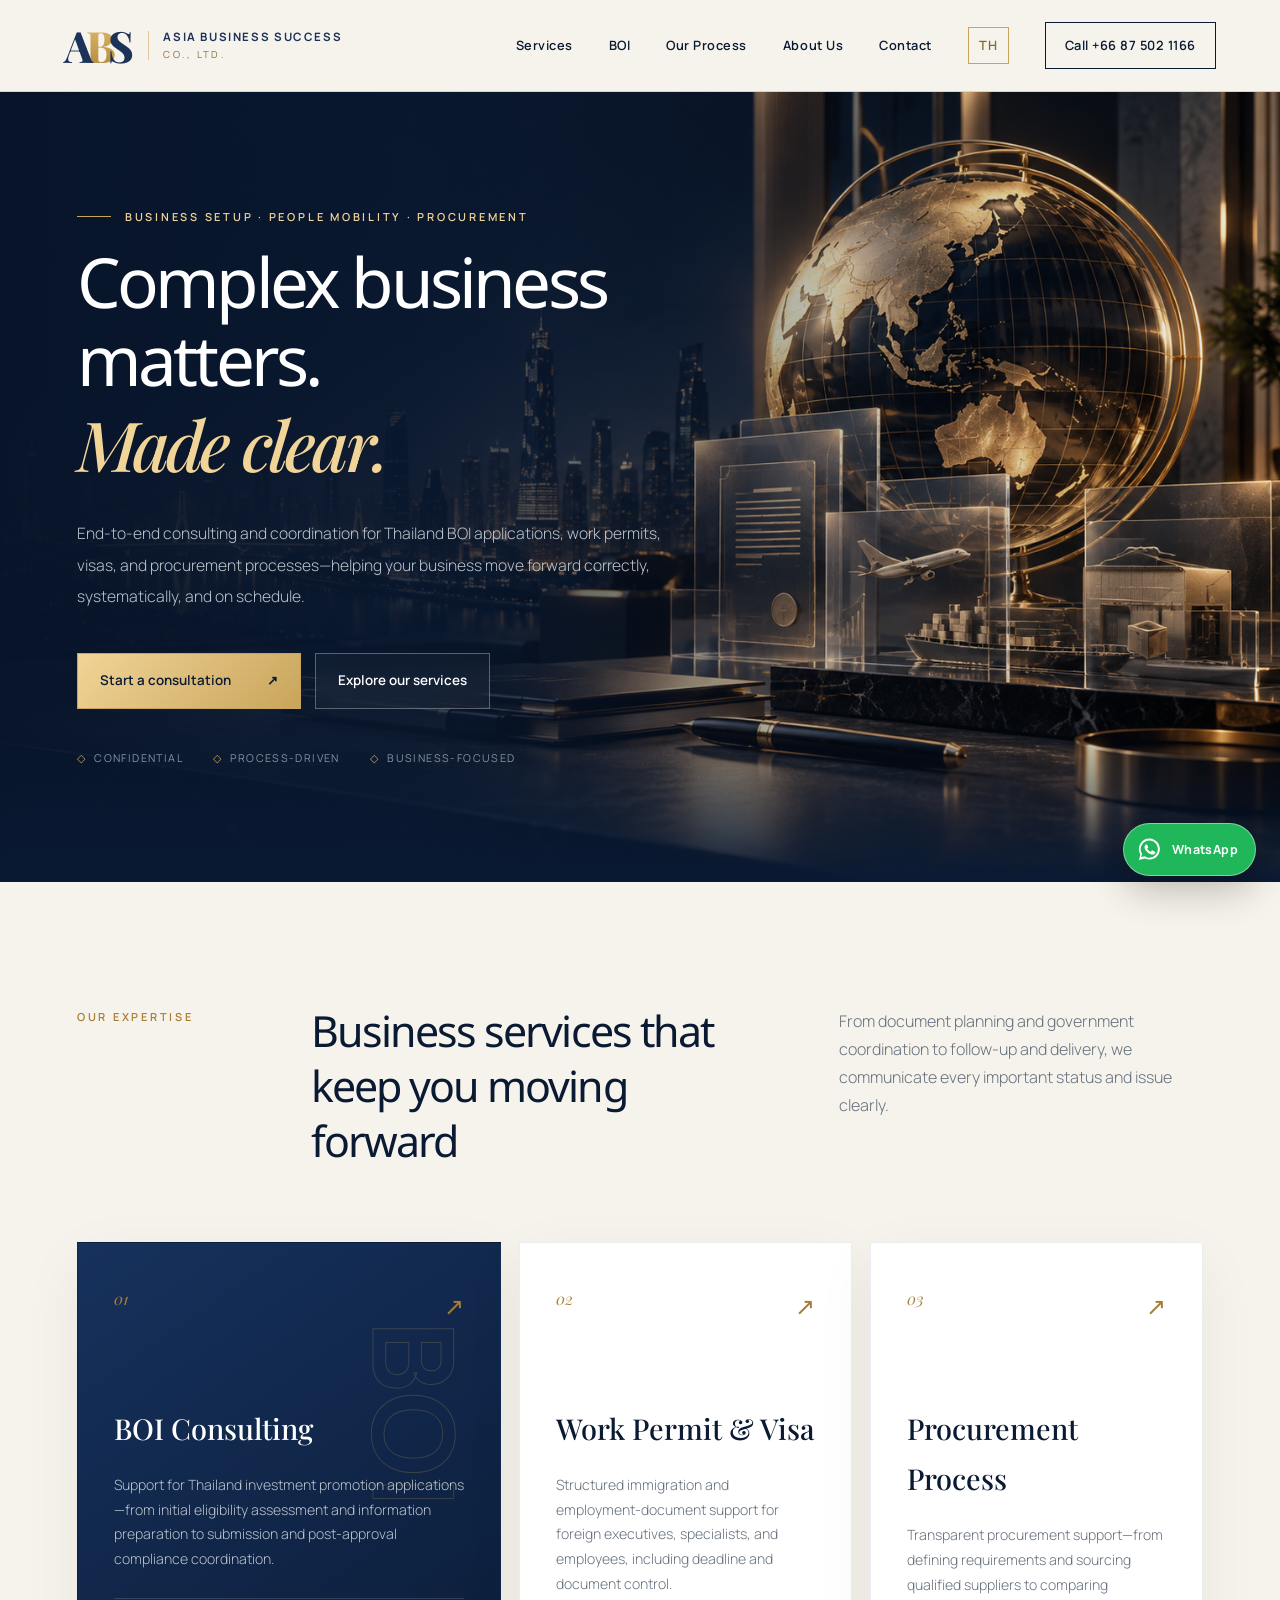
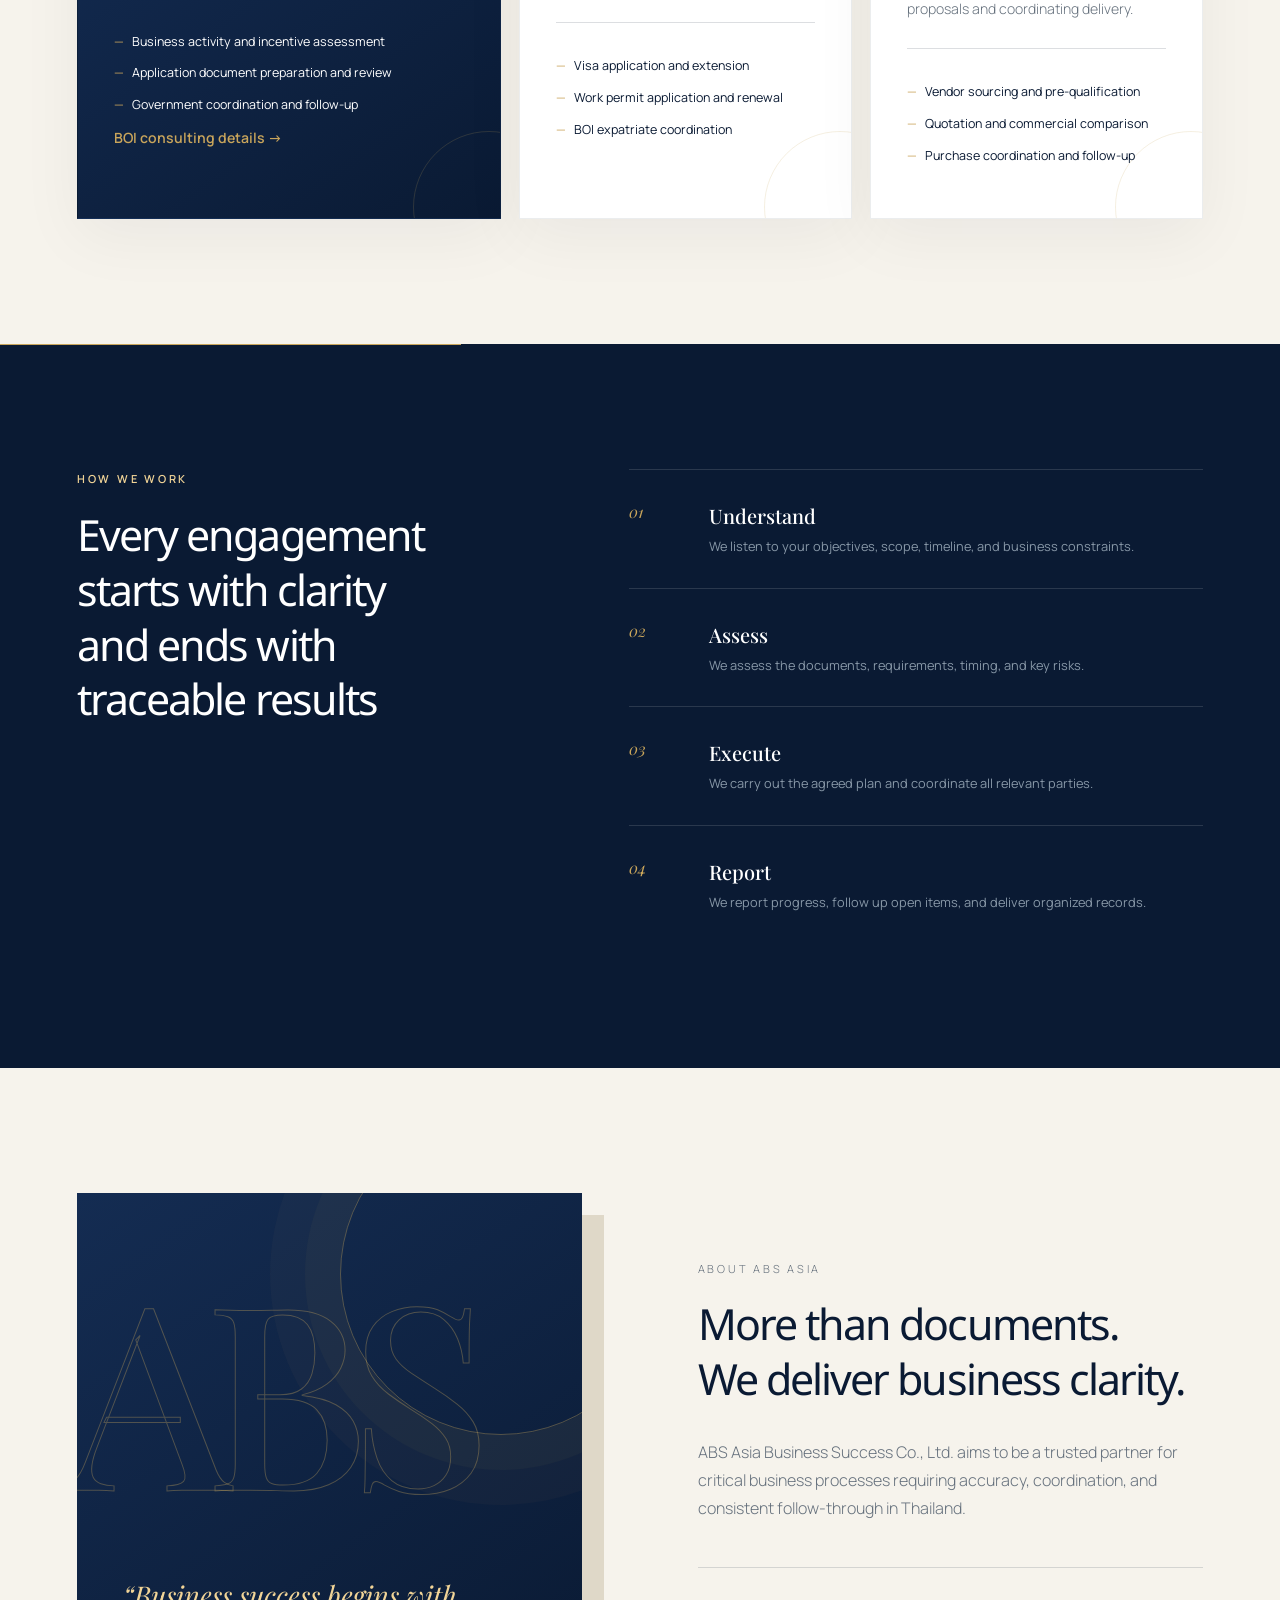
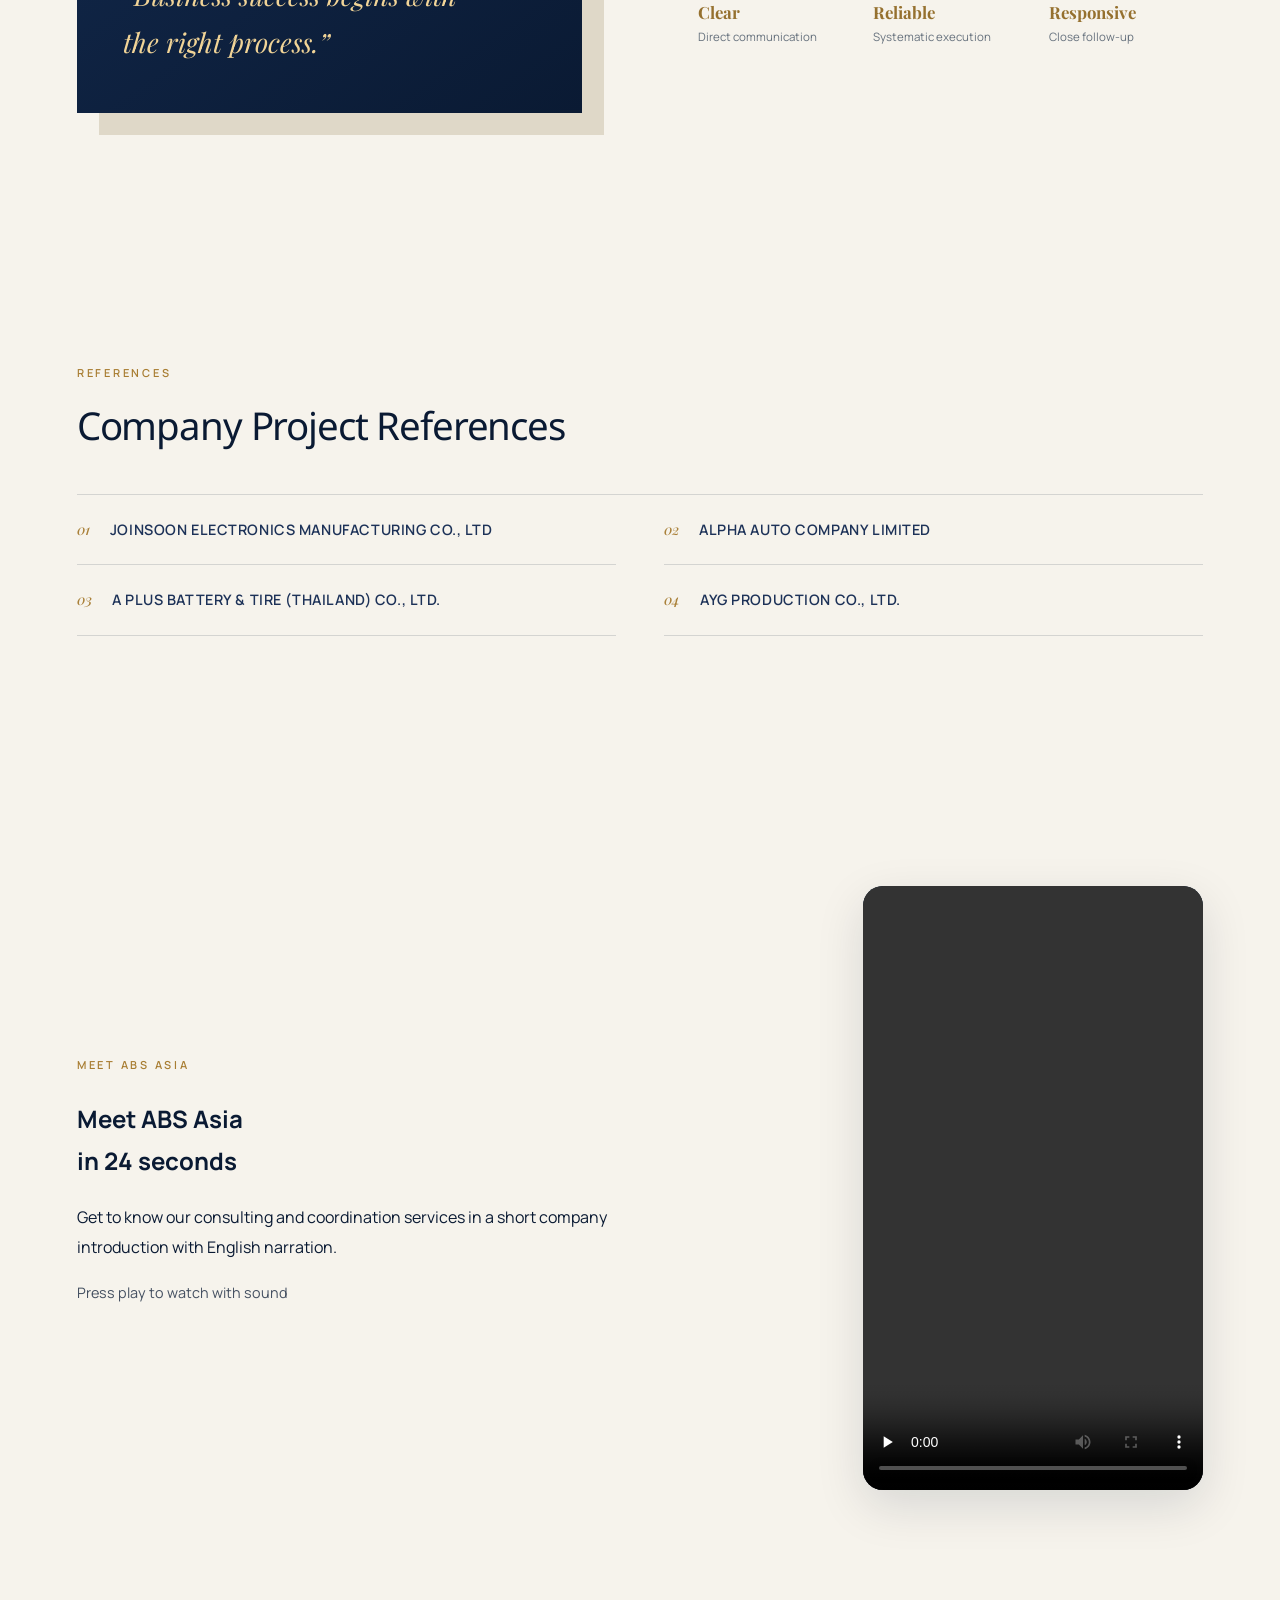
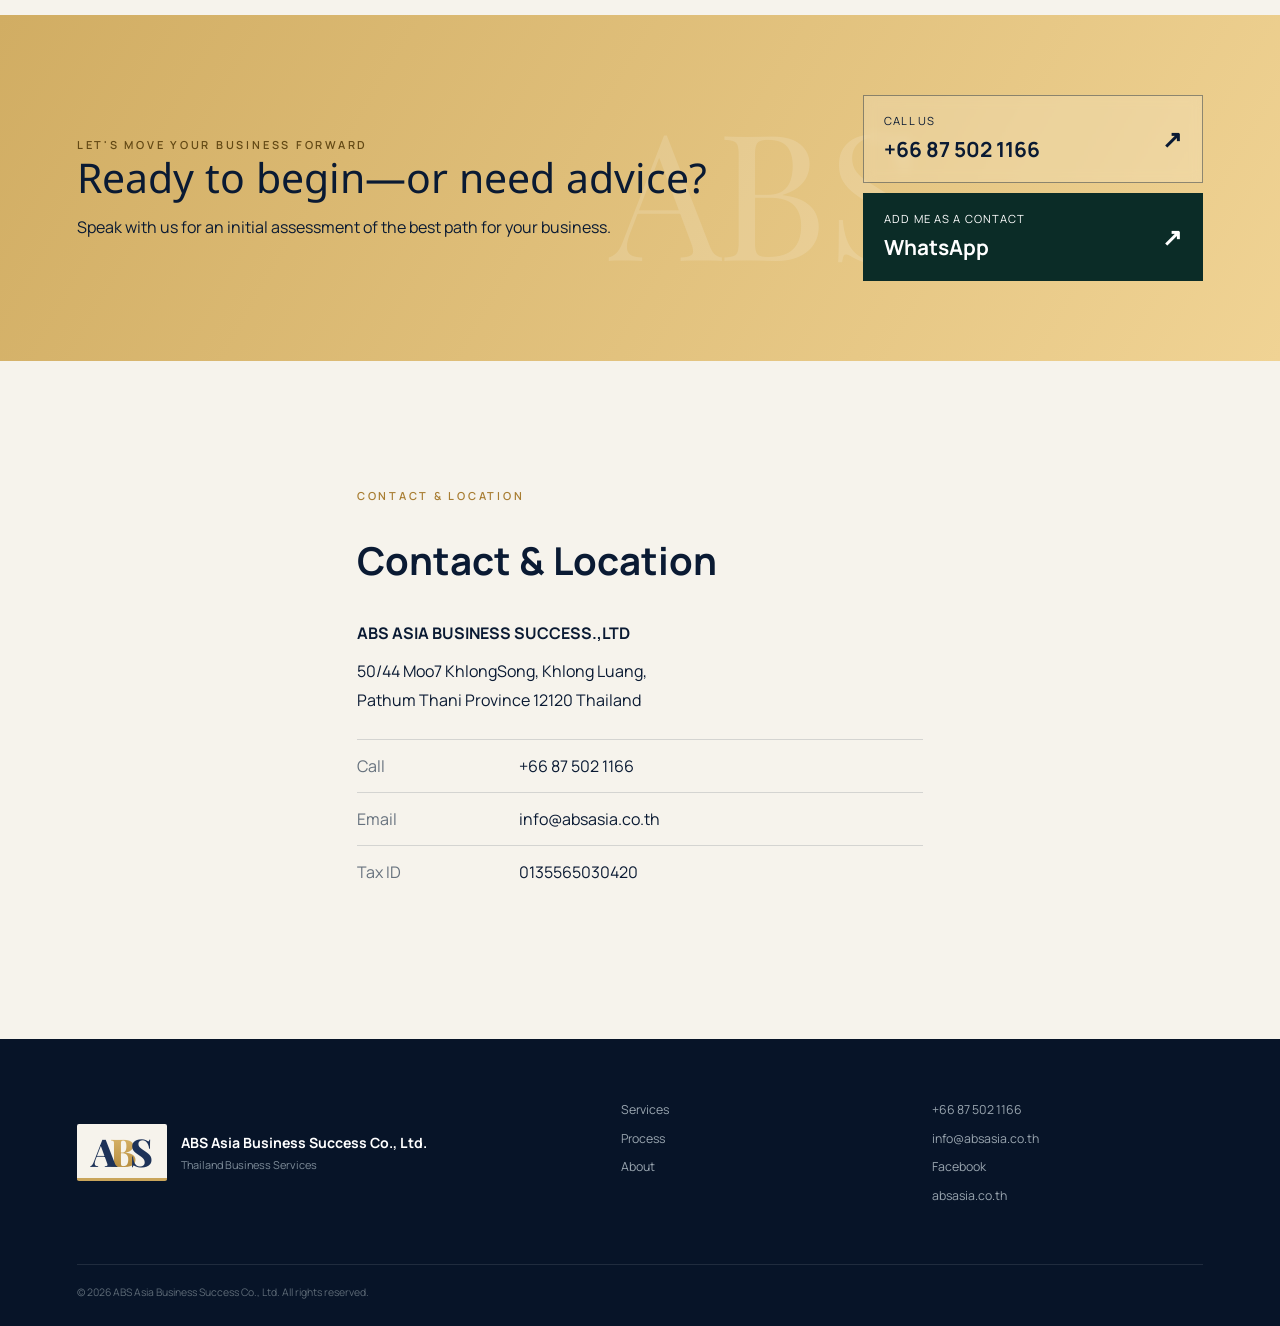
==== commit d6cee7fa: "Use info@absasia.co.th as contact email, add reference projects - Replace service.absasia@gmail.com " ====
--- a/index.html
+++ b/index.html
@@ -17,7 +17,7 @@
   <link href="https://fonts.googleapis.com/css2?family=Manrope:wght@400;500;600;700;800&family=Noto+Sans+Thai:wght@400;500;600;700&display=swap" rel="stylesheet">
   <link rel="stylesheet" href="styles.css" />
   <link rel="icon" type="image/svg+xml" href="data:image/svg+xml,%3Csvg xmlns='http://www.w3.org/2000/svg' viewBox='0 0 64 64'%3E%3Crect width='64' height='64' rx='14' fill='%23071a2e'/%3E%3Cpath d='M13 43 27 16h10l14 27H39l-2.7-6H26.6L24 43H13Zm17-15-1.7 4h6.3L33 28l-1.5-4L30 28Z' fill='%23e8b958'/%3E%3C/svg%3E" />
-  <script type="application/ld+json">{"@context":"https://schema.org","@type":"ProfessionalService","name":"ABS Asia Business Success Co., Ltd.","alternateName":"บริษัท เอบีเอสเอเชีย บิสซิเนส ซัคเซส จำกัด","url":"https://absasia.co.th/","email":"service.absasia@gmail.com","taxID":"0135565030420","address":{"@type":"PostalAddress","streetAddress":"50/44 Moo 7, Khlong Song","addressLocality":"Khlong Luang","addressRegion":"Pathum Thani","postalCode":"12120","addressCountry":"TH"},"telephone":"+66-87-502-1166","areaServed":"Thailand","availableLanguage":["Thai","English"],"sameAs":["https://wa.me/qr/I7UVEJA5YPVPB1","https://www.facebook.com/profile.php?id=61595025270076"],"description":"ที่ปรึกษา BOI, Work Permit, Visa และ Procurement Process สำหรับธุรกิจในประเทศไทย","knowsAbout":["Thailand Board of Investment","Work Permit","Business Visa","Procurement Process"]}</script>
+  <script type="application/ld+json">{"@context":"https://schema.org","@type":"ProfessionalService","name":"ABS Asia Business Success Co., Ltd.","alternateName":"บริษัท เอบีเอสเอเชีย บิสซิเนส ซัคเซส จำกัด","url":"https://absasia.co.th/","email":"info@absasia.co.th","taxID":"0135565030420","address":{"@type":"PostalAddress","streetAddress":"50/44 Moo 7, Khlong Song","addressLocality":"Khlong Luang","addressRegion":"Pathum Thani","postalCode":"12120","addressCountry":"TH"},"telephone":"+66-87-502-1166","areaServed":"Thailand","availableLanguage":["Thai","English"],"sameAs":["https://wa.me/qr/I7UVEJA5YPVPB1","https://www.facebook.com/profile.php?id=61595025270076"],"description":"ที่ปรึกษา BOI, Work Permit, Visa และ Procurement Process สำหรับธุรกิจในประเทศไทย","knowsAbout":["Thailand Board of Investment","Work Permit","Business Visa","Procurement Process"]}</script>
 </head>
 <body>
   <header class="site-header">
@@ -117,6 +117,17 @@
       </div>
     </section>
 
+    <section class="section references" id="references" aria-labelledby="references-heading">
+      <p class="eyebrow">REFERENCES</p>
+      <h2 id="references-heading">ผลงานอ้างอิงของบริษัท</h2>
+      <ul class="reference-list">
+        <li><span>01</span>Joinsoon Electronics Manufacturing Co., Ltd</li>
+        <li><span>02</span>Alpha Auto Company Limited</li>
+        <li><span>03</span>A Plus Battery &amp; Tire (Thailand) Co., Ltd.</li>
+        <li><span>04</span>AYG Production Co., Ltd.</li>
+      </ul>
+    </section>
+
     <section class="section abs-intro-video" id="intro-video" aria-labelledby="abs-video-heading">
       <div>
         <p class="eyebrow">MEET ABS ASIA</p>
@@ -150,7 +161,7 @@
         </address>
         <dl class="company-details">
           <div><dt>โทร</dt><dd><a href="tel:+66875021166">+66 87 502 1166</a></dd></div>
-          <div><dt>อีเมล</dt><dd><a href="mailto:service.absasia@gmail.com">service.absasia@gmail.com</a></dd></div>
+          <div><dt>อีเมล</dt><dd><a href="mailto:info@absasia.co.th">info@absasia.co.th</a></dd></div>
           <div><dt>เลขประจำตัวผู้เสียภาษี</dt><dd>0135565030420</dd></div>
         </dl>
       </div>
@@ -160,7 +171,7 @@
   <footer>
     <div class="footer-brand"><span class="abs-logo" aria-hidden="true"><i>A</i><i>B</i><i>S</i></span><div><strong>ABS Asia Business Success Co., Ltd.</strong><small>บริษัท เอบีเอสเอเชีย บิสซิเนส ซัคเซส จำกัด</small></div></div>
     <div class="footer-links"><a href="#services">Services</a><a href="/boi">BOI</a><a href="#process">Process</a><a href="#about">About</a></div>
-    <div class="footer-meta"><a href="tel:0875021166">087 502 1166</a><a href="mailto:service.absasia@gmail.com">service.absasia@gmail.com</a><a href="https://www.facebook.com/profile.php?id=61595025270076" target="_blank" rel="noopener noreferrer">Facebook</a><span>absasia.co.th</span></div>
+    <div class="footer-meta"><a href="tel:0875021166">087 502 1166</a><a href="mailto:info@absasia.co.th">info@absasia.co.th</a><a href="https://www.facebook.com/profile.php?id=61595025270076" target="_blank" rel="noopener noreferrer">Facebook</a><span>absasia.co.th</span></div>
     <p class="copyright">© <span id="year"></span> ABS Asia Business Success Co., Ltd. All rights reserved.</p>
   </footer>
   <a class="whatsapp-float" href="https://wa.me/qr/I7UVEJA5YPVPB1" target="_blank" rel="noopener noreferrer" aria-label="ติดต่อ ABS Asia ทาง WhatsApp">
--- a/styles.css
+++ b/styles.css
@@ -63,3 +63,9 @@
 .boi-hub strong{display:block;margin-bottom:6px}
 .boi-hub span{font-size:.92rem;color:var(--muted)}
 @media(max-width:700px){.boi-hub{grid-template-columns:1fr}.boi-table th,.boi-table td{padding:10px 12px}}
+
+.references h2{font-family:"Noto Sans Thai","Manrope",sans-serif;font-size:clamp(2rem,3vw,3rem);font-weight:400;line-height:1.3;letter-spacing:-.03em;margin:0 0 40px}
+.reference-list{list-style:none;margin:0;padding:0;display:grid;grid-template-columns:repeat(2,minmax(0,1fr));gap:0 48px;border-top:1px solid var(--line)}
+.reference-list li{display:flex;gap:20px;align-items:baseline;padding:22px 0;border-bottom:1px solid var(--line);font-weight:600;letter-spacing:.04em;text-transform:uppercase;font-size:.9rem;color:var(--navy);overflow-wrap:anywhere}
+.reference-list li span{font-family:"Playfair Display",serif;font-style:italic;font-weight:500;color:#aa813a;letter-spacing:0}
+@media(max-width:700px){.reference-list{grid-template-columns:1fr}}
